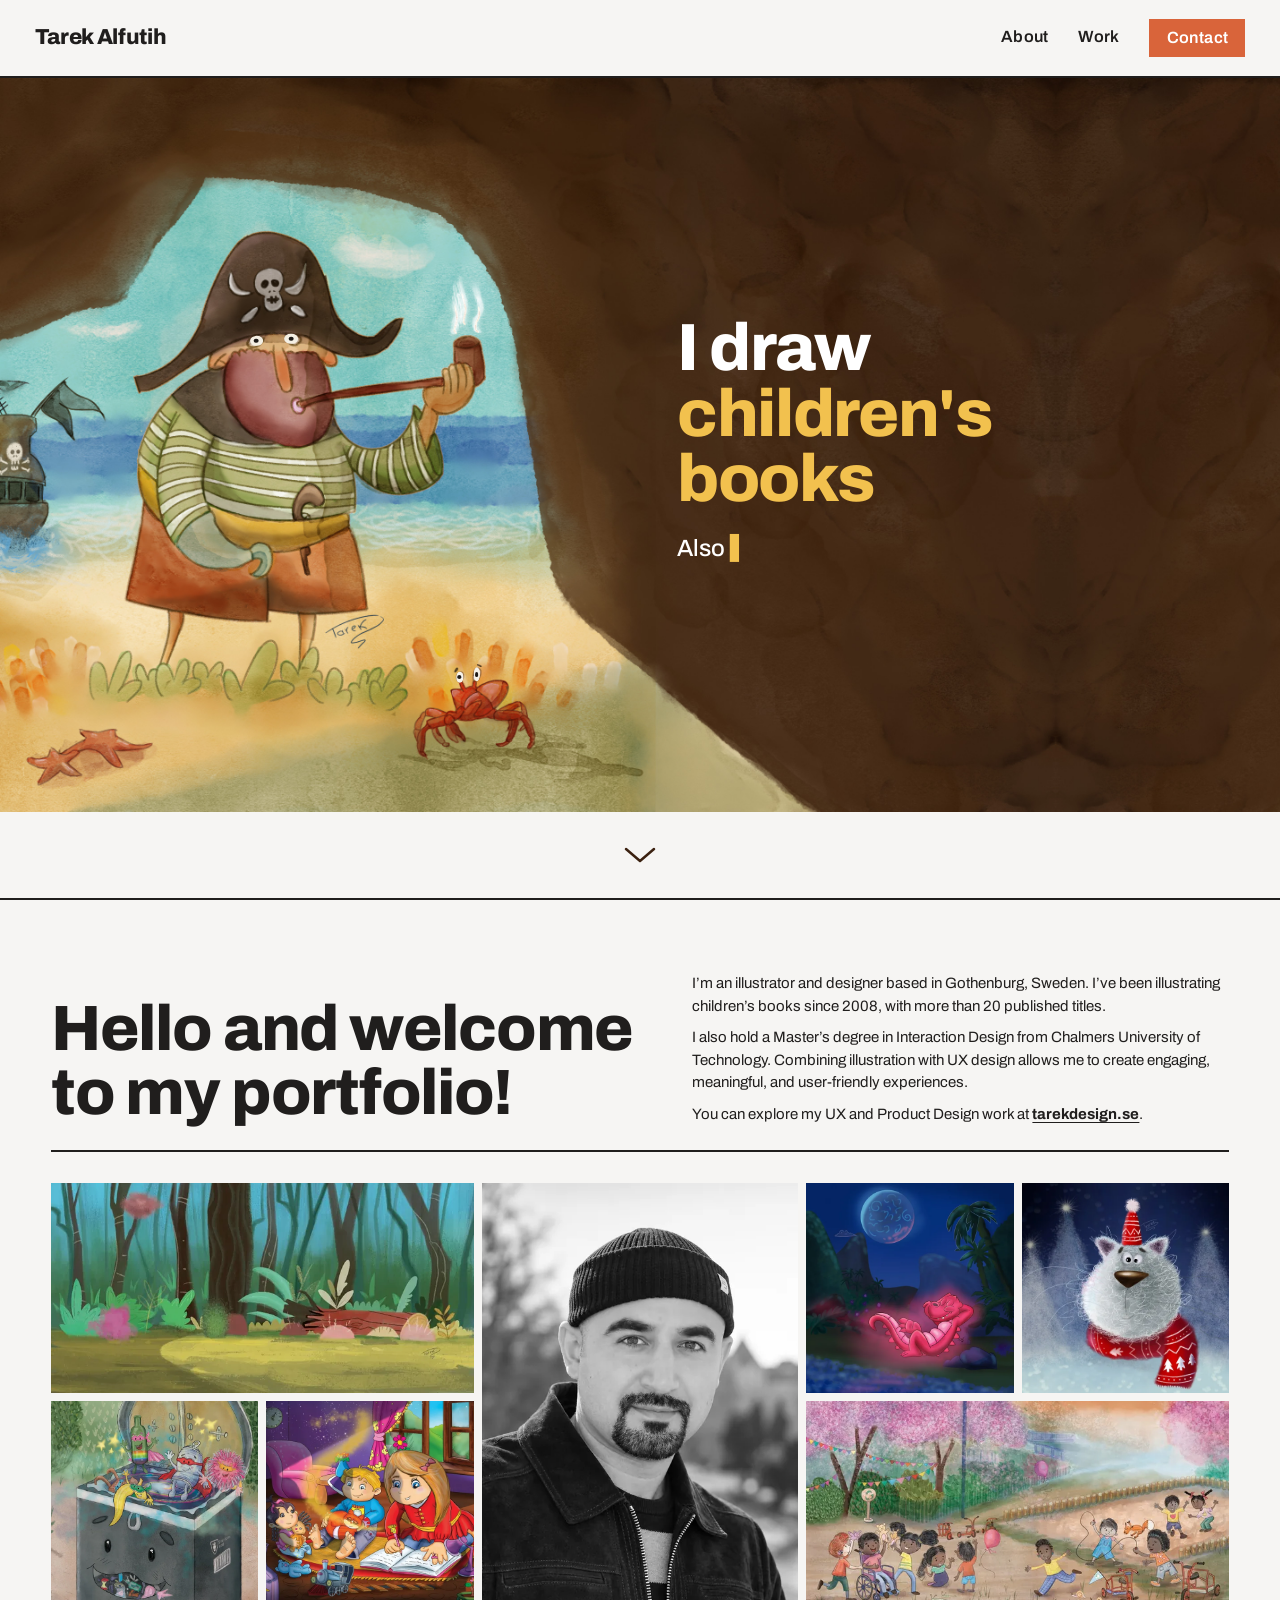
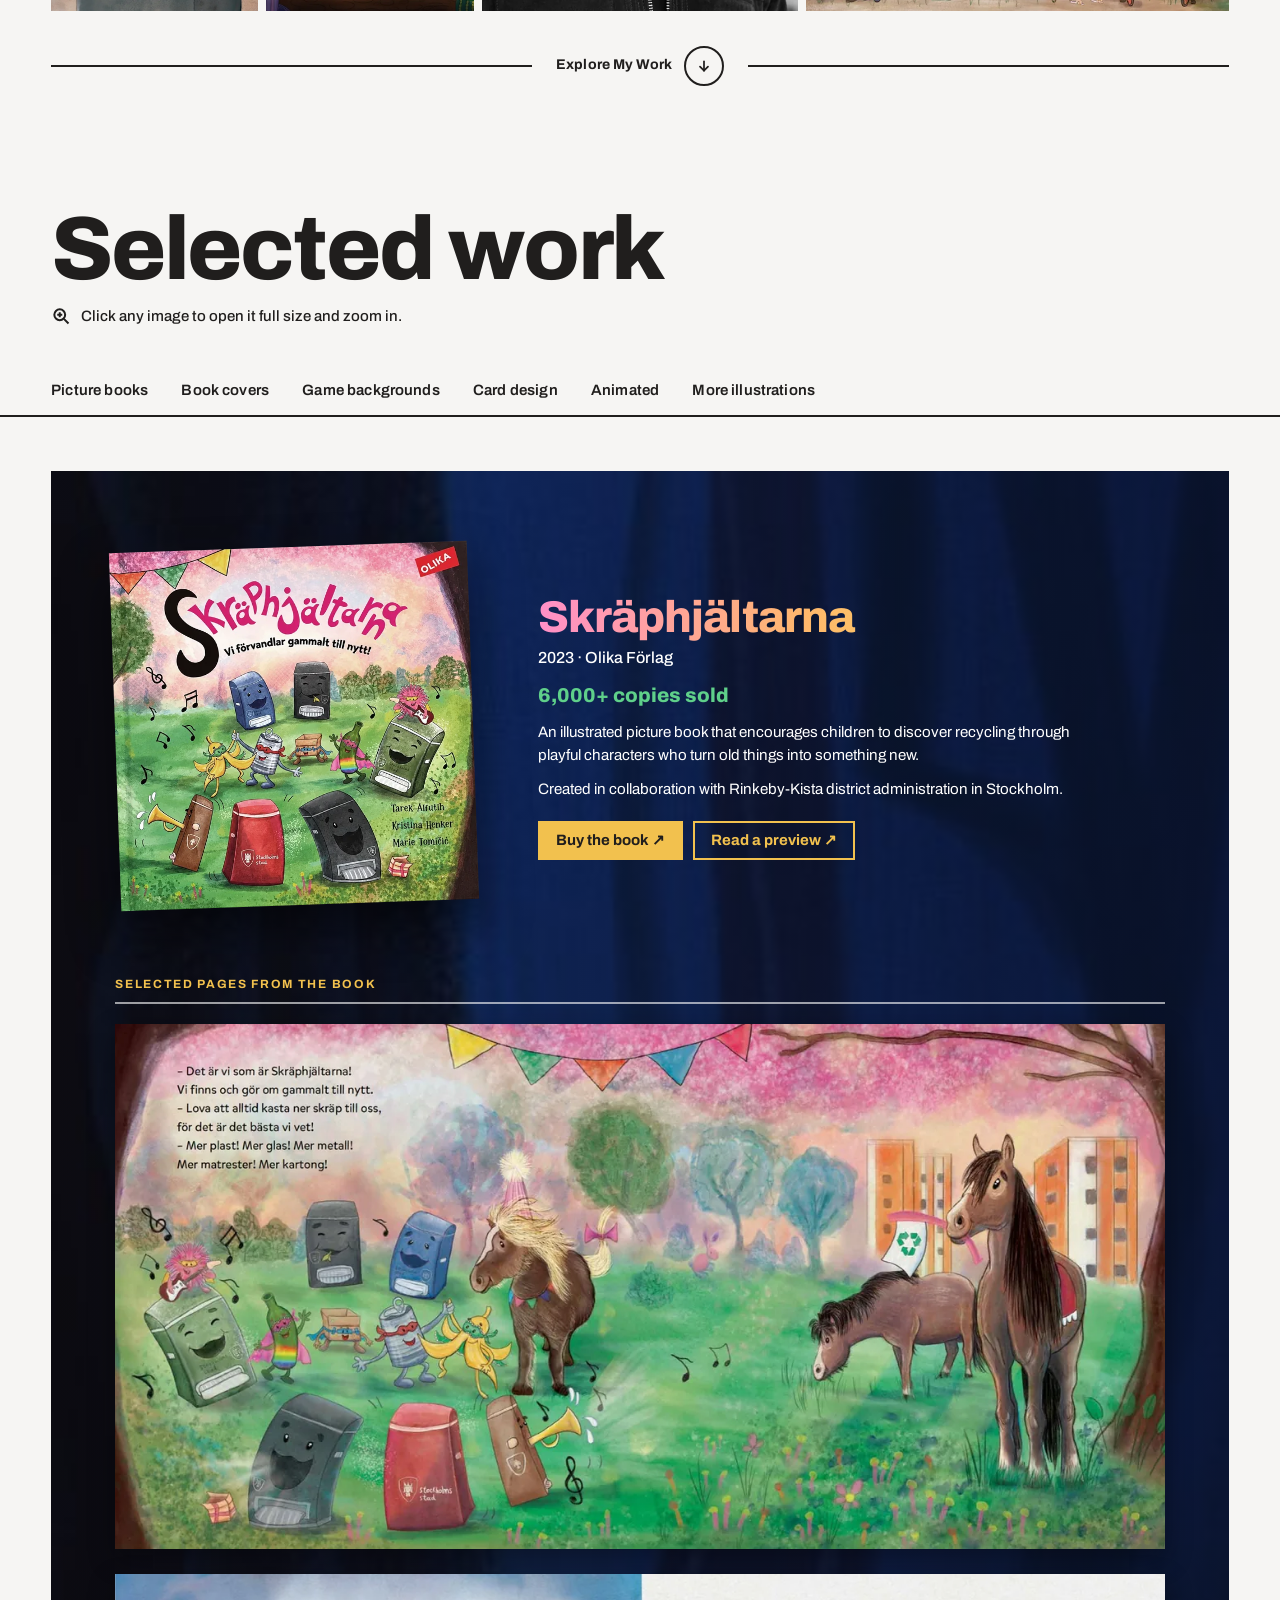
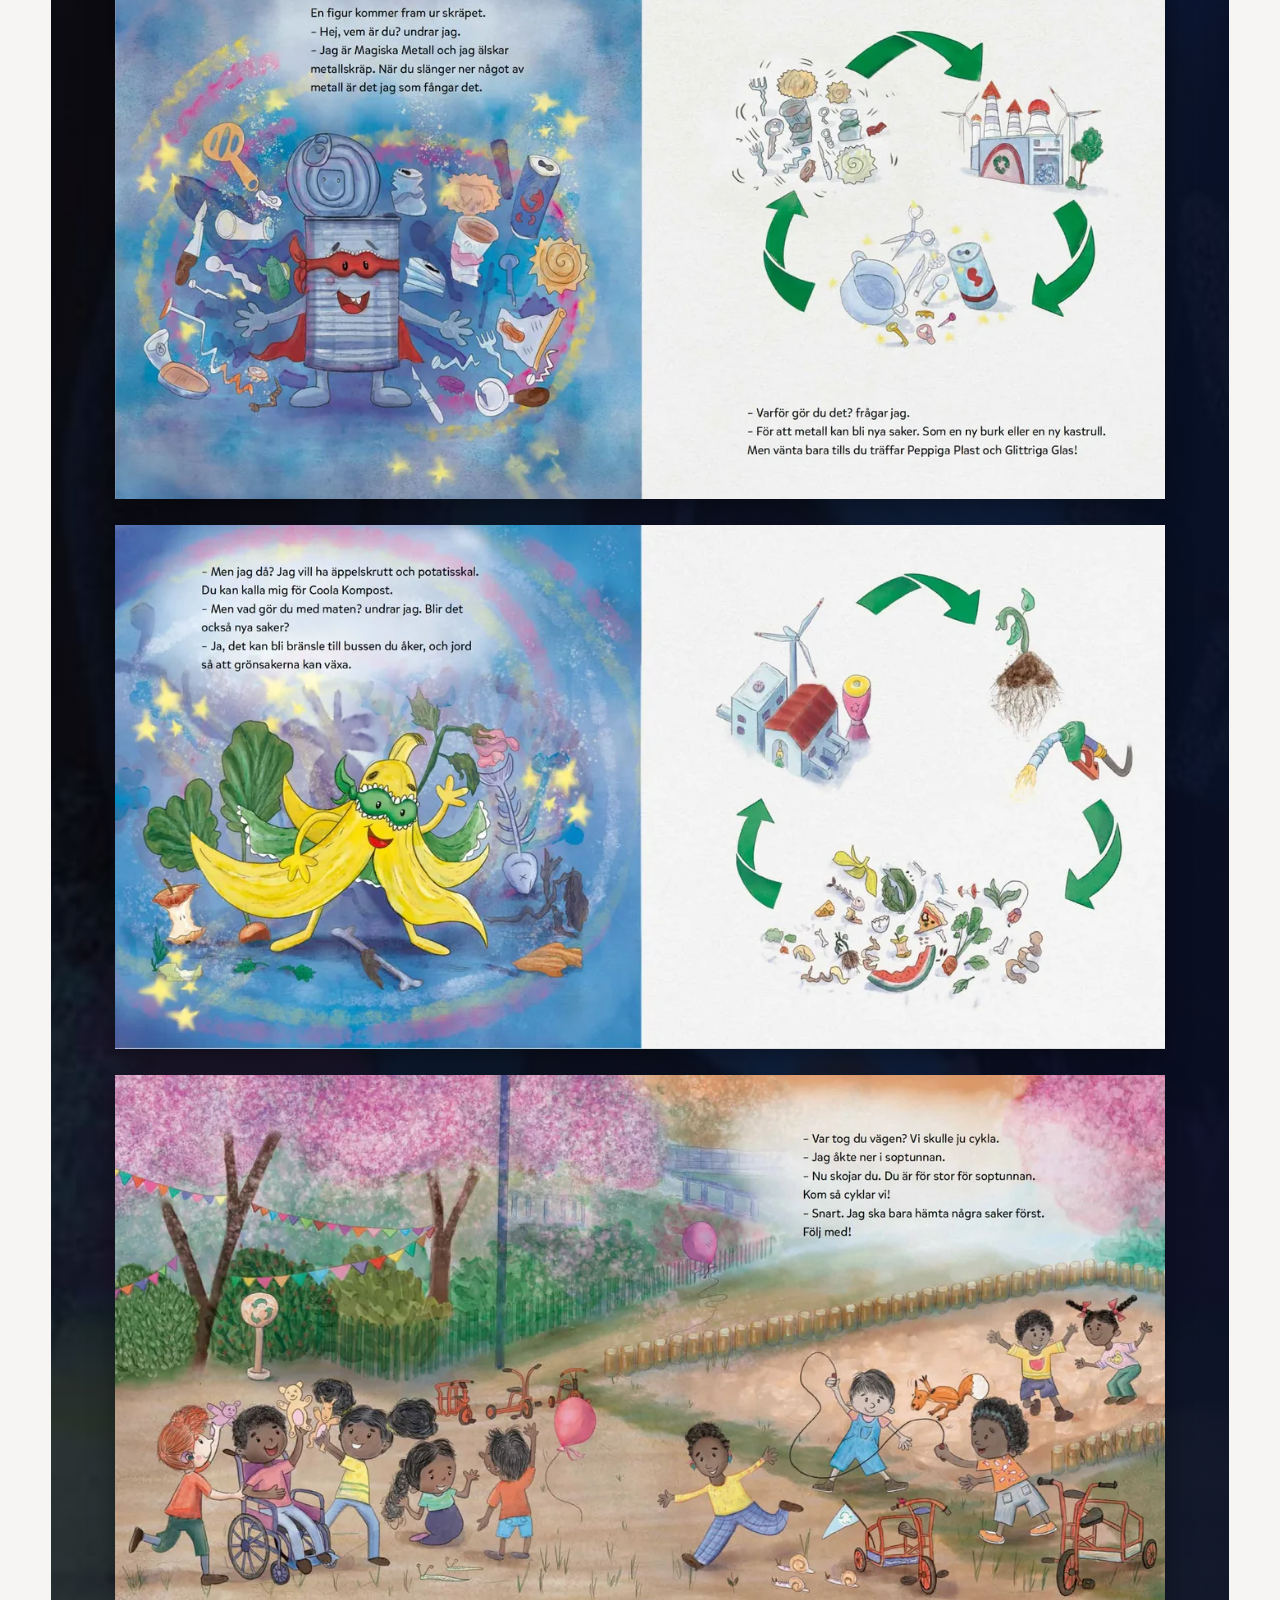
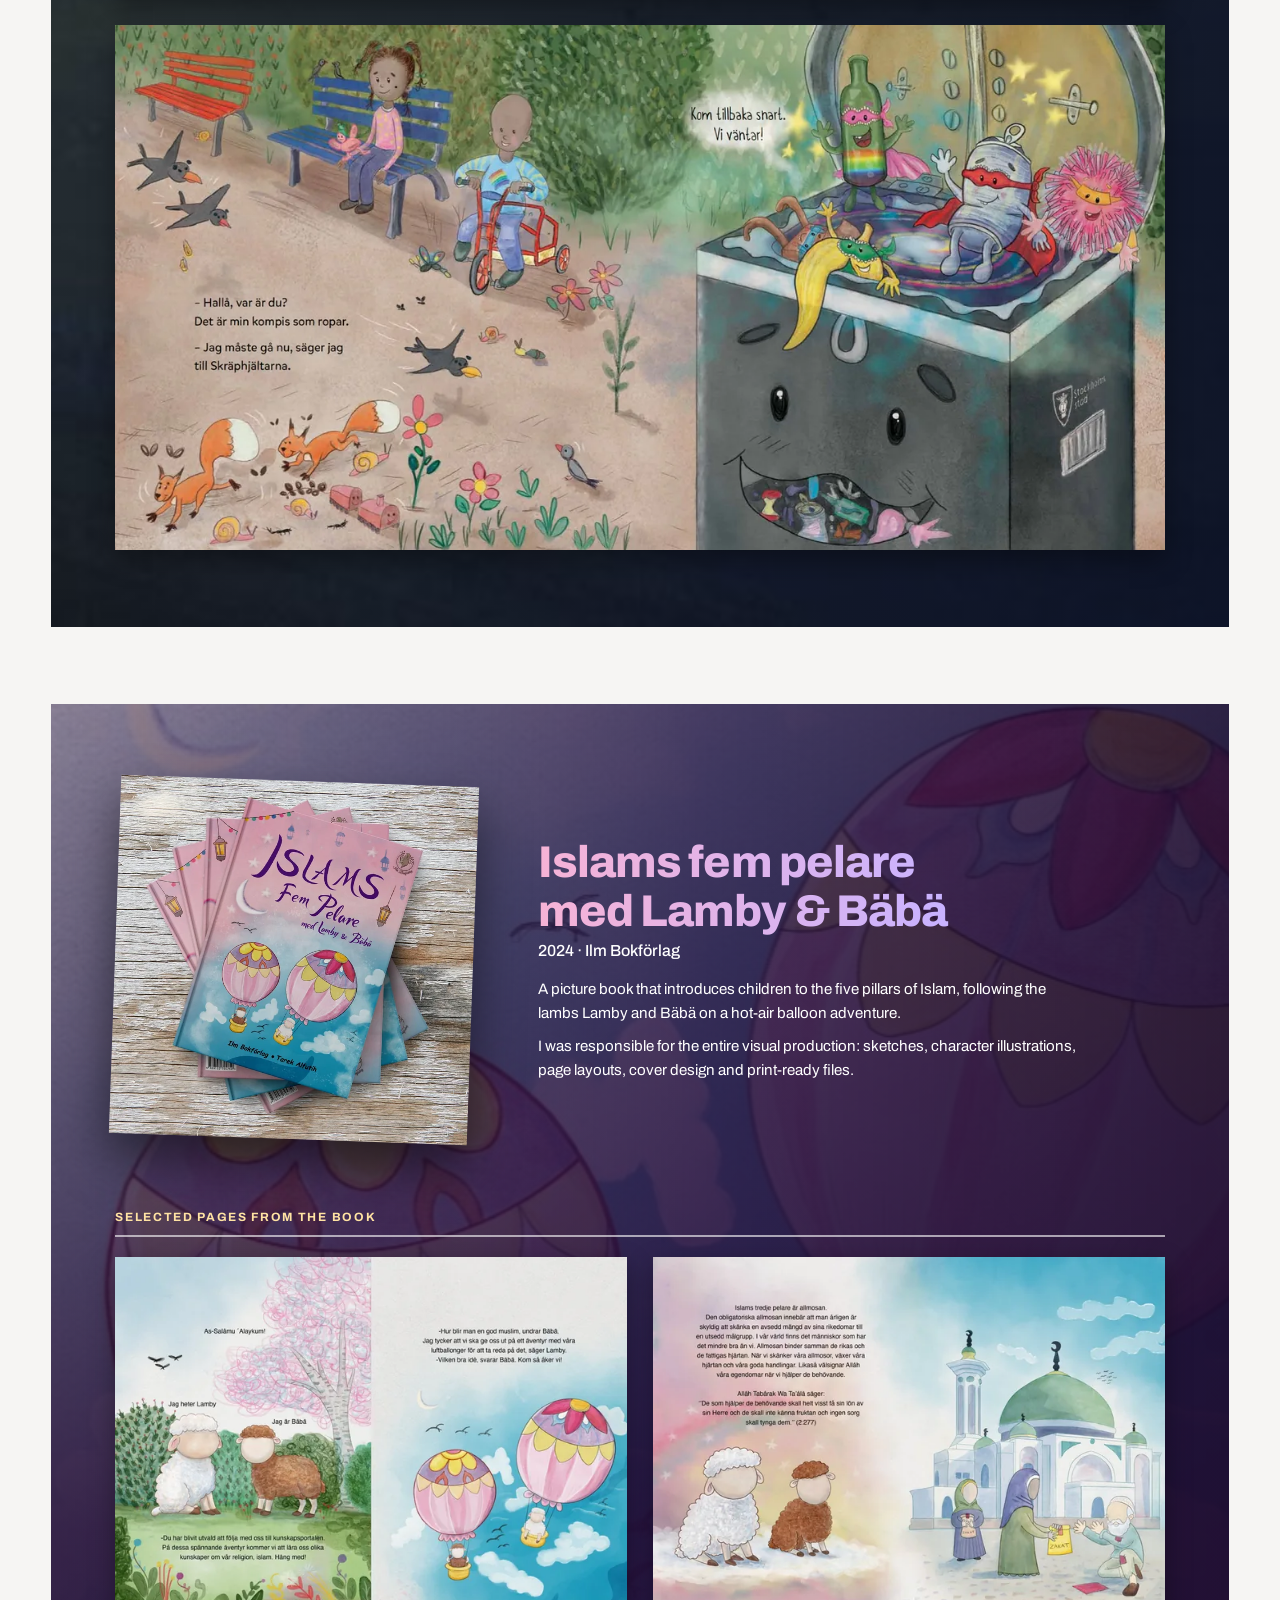
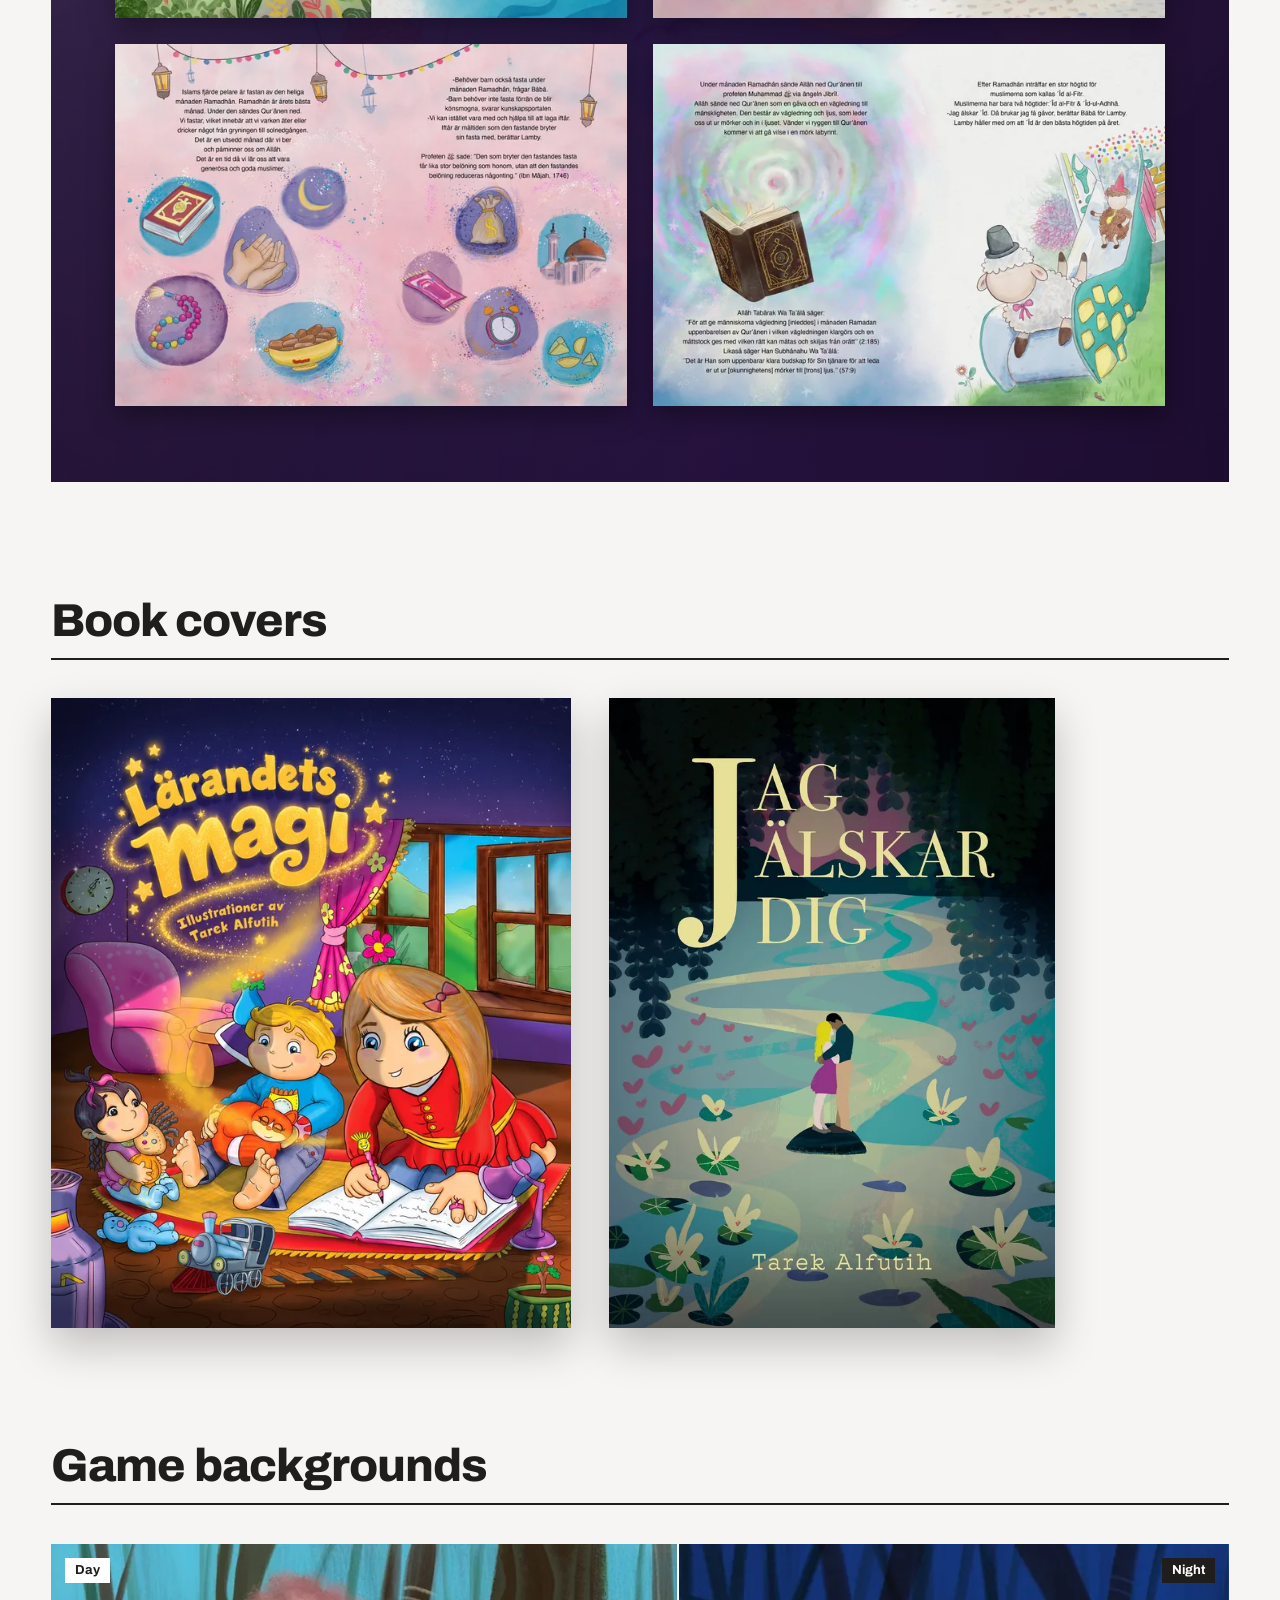
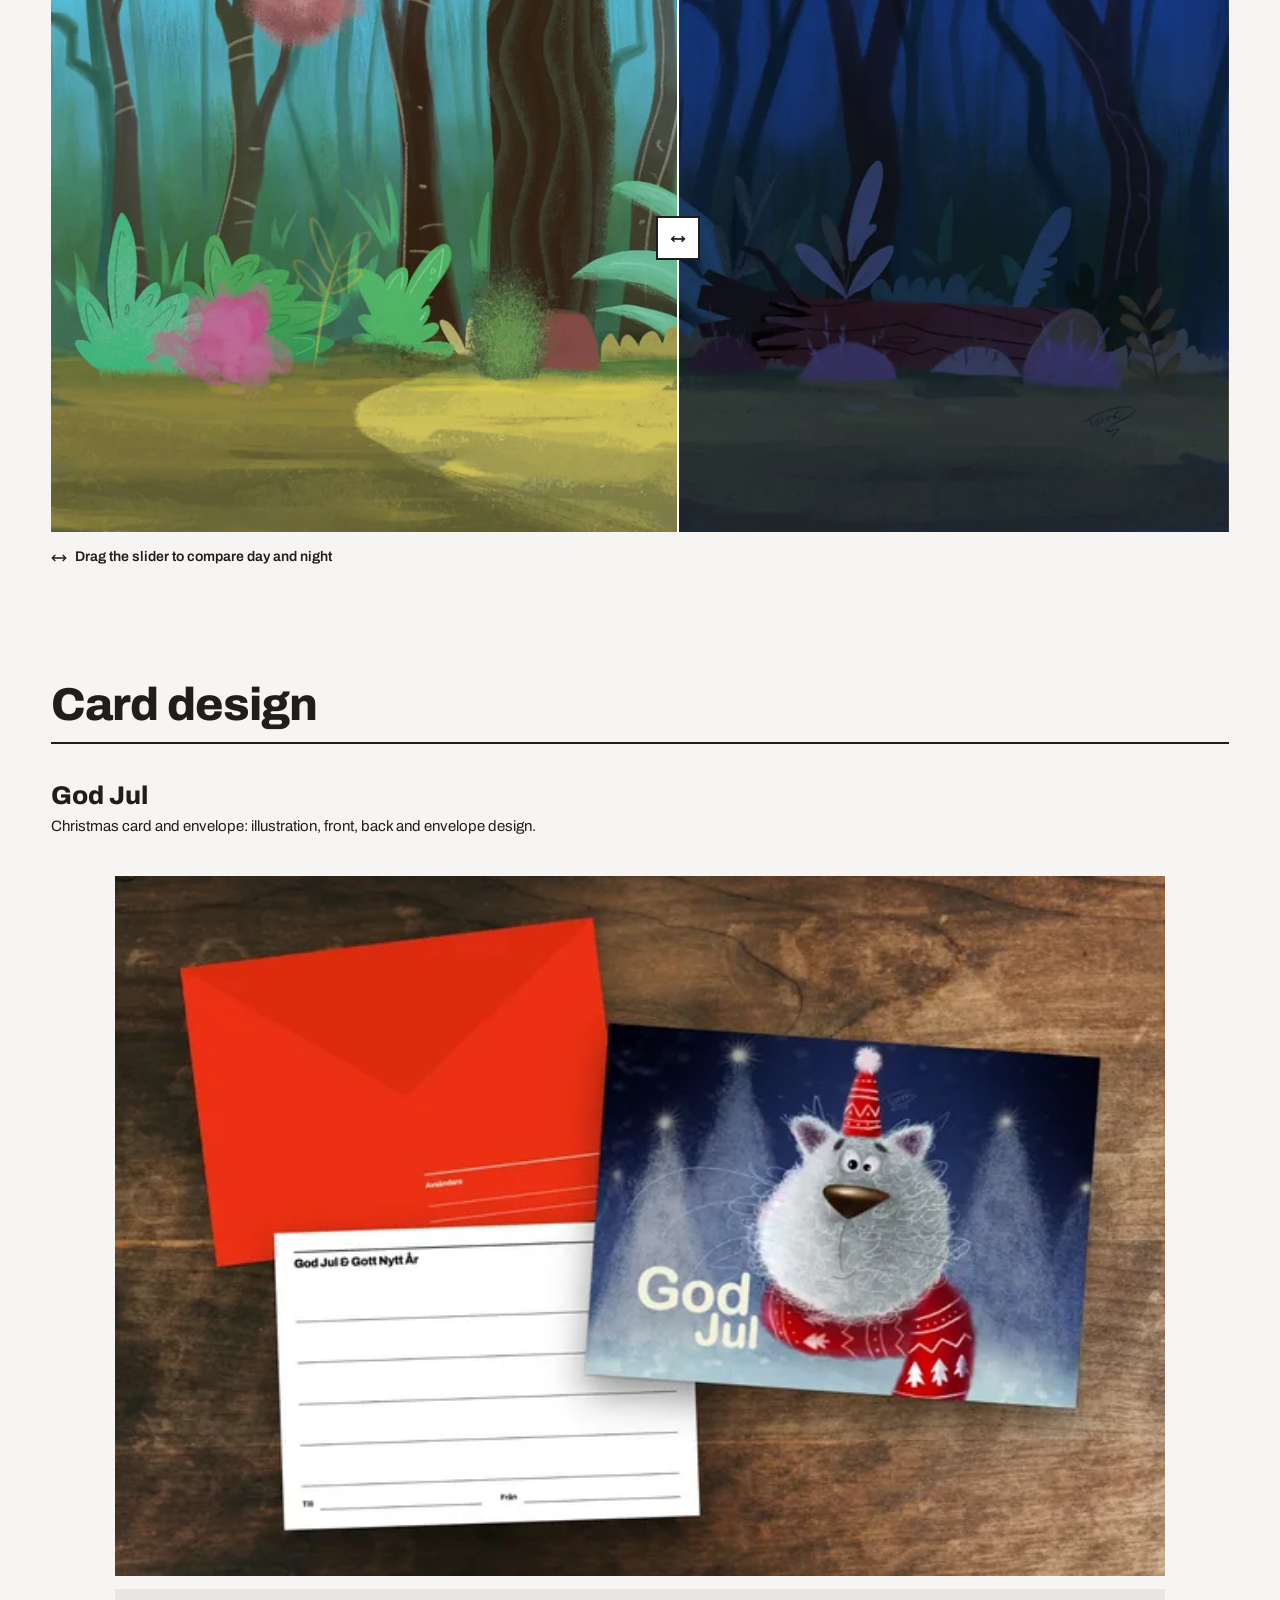
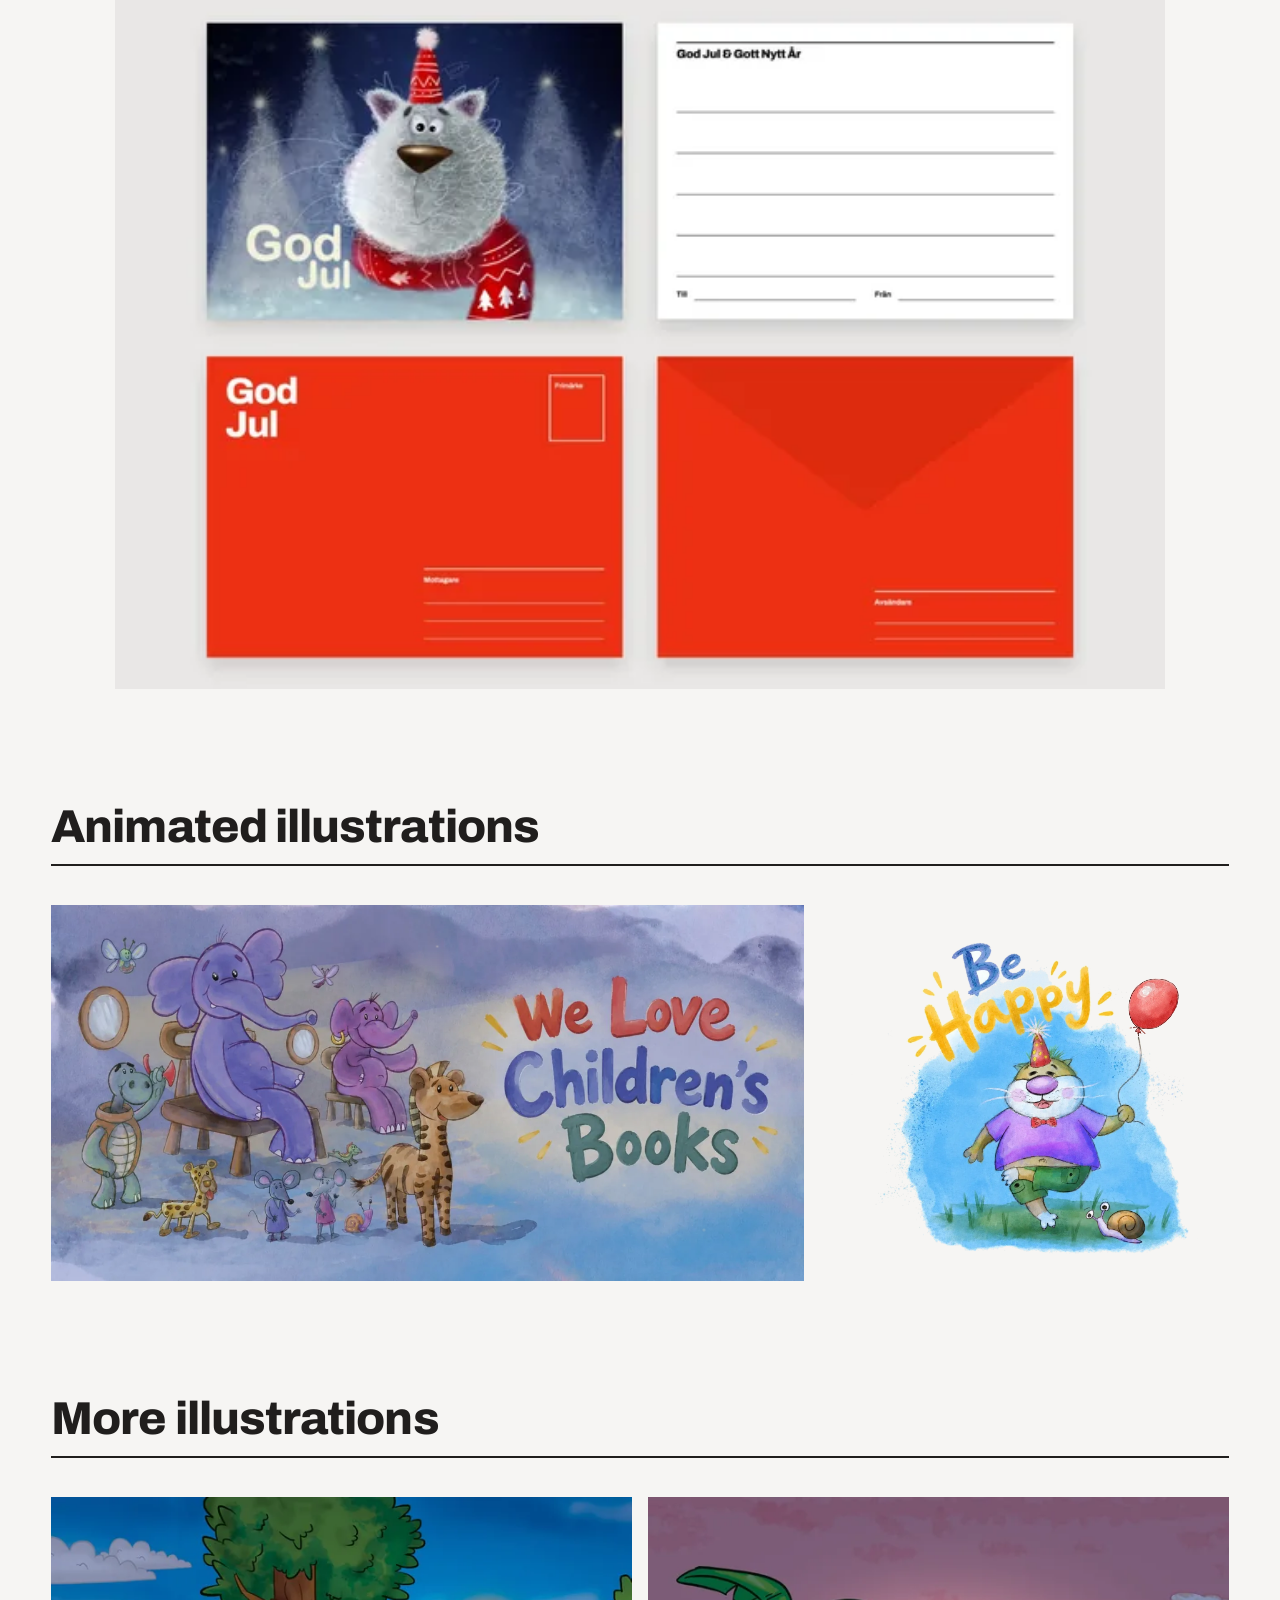
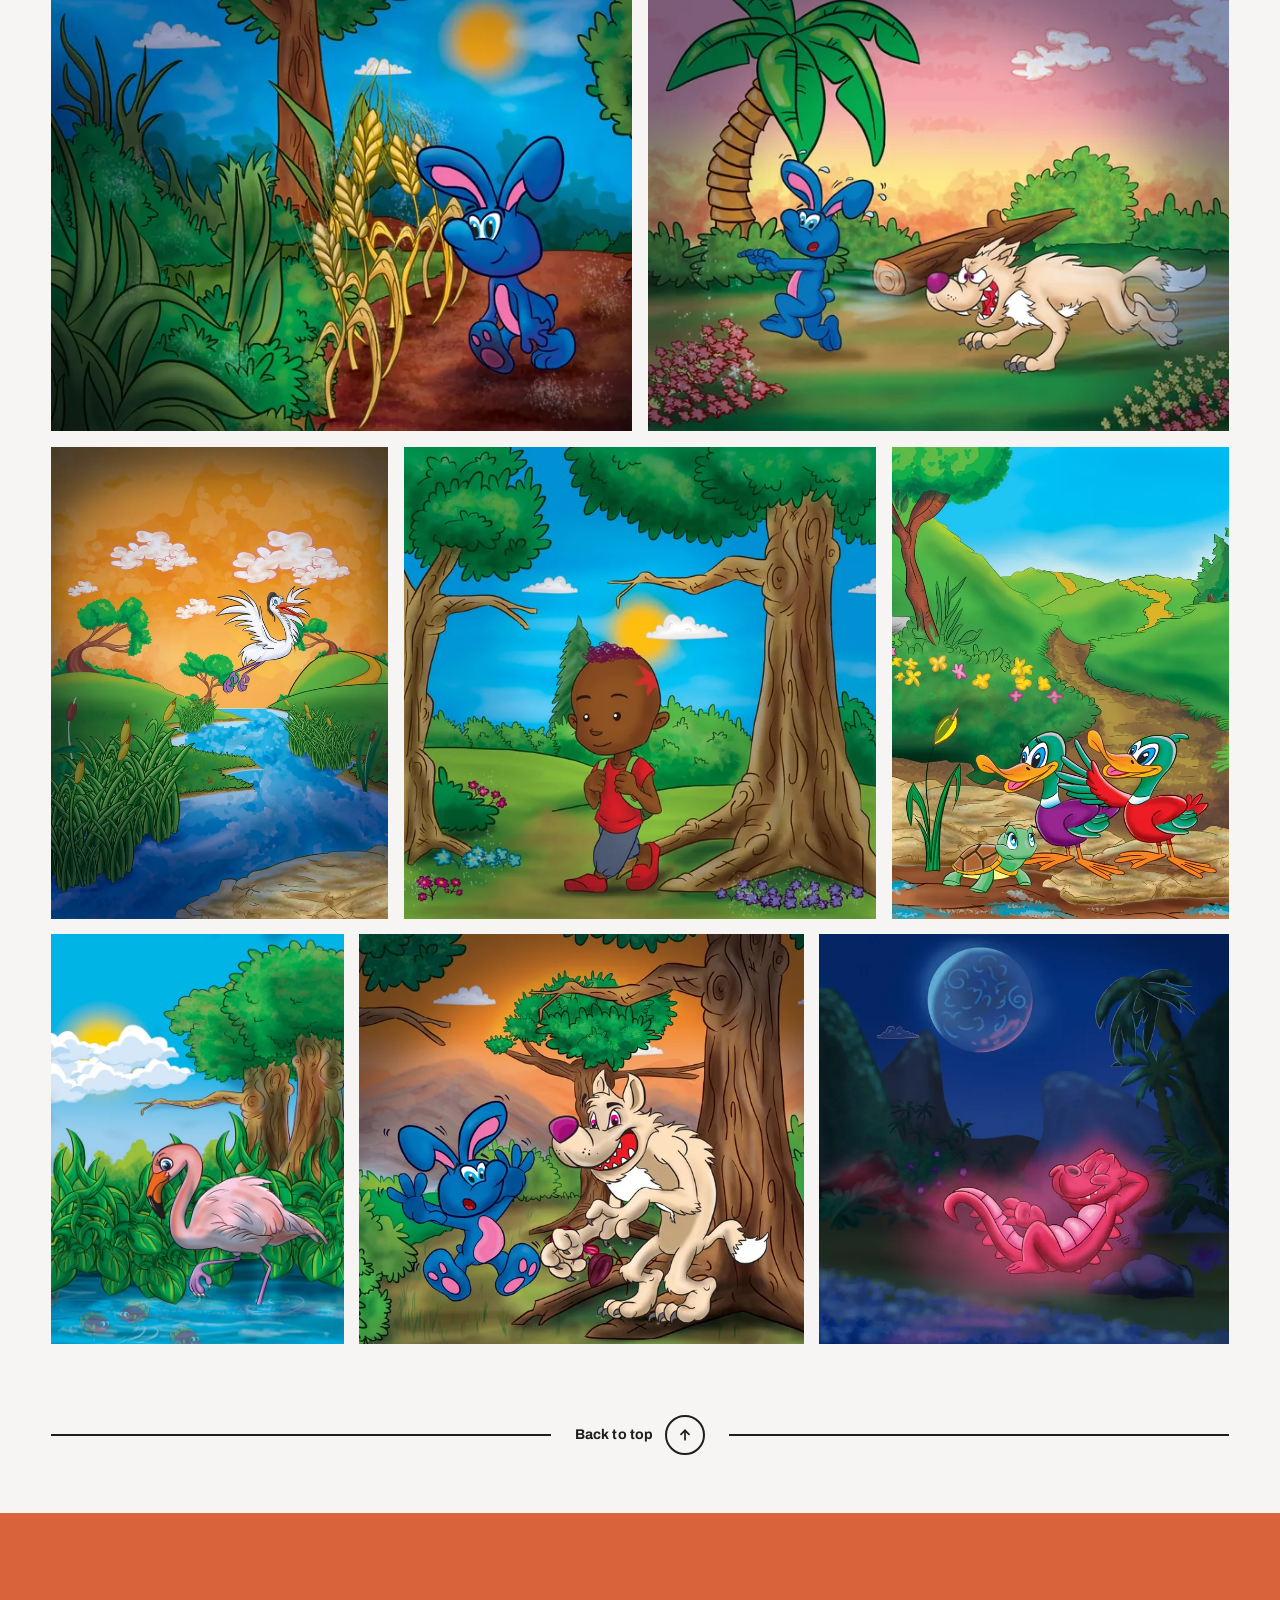
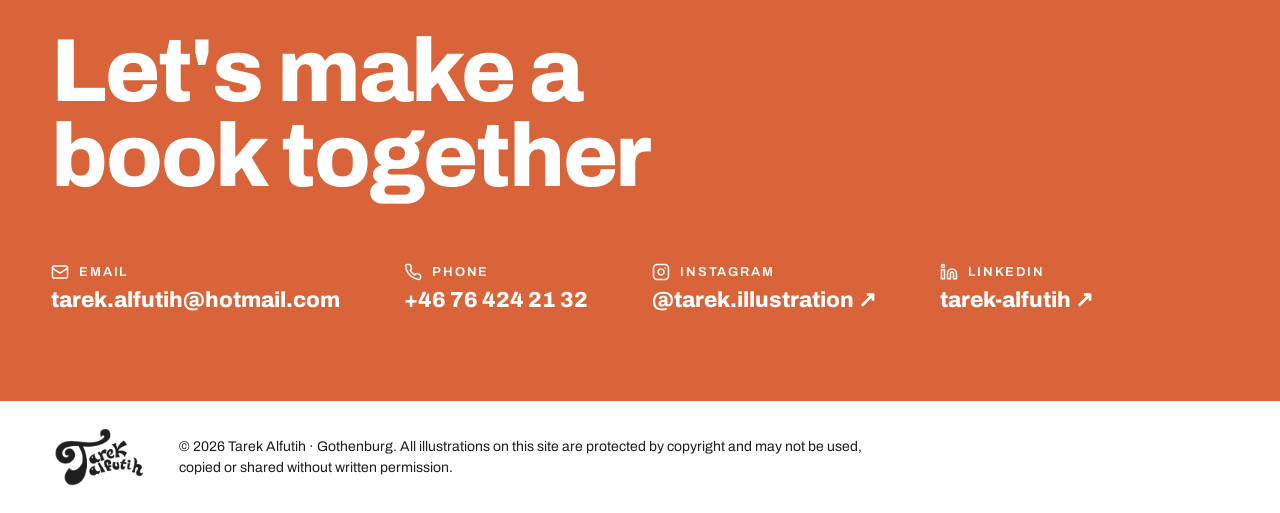
==== index.html @ f10b528d "Deploy 70c500d" ====
<!DOCTYPE html>
<html lang="en">
<head>
<meta charset="utf-8">
<meta name="viewport" content="width=device-width, initial-scale=1">
<title>Tarek Alfutih · Children's book illustrator</title>
<meta name="description" content="Tarek Alfutih is an illustrator and designer in Gothenburg, Sweden, illustrating children's books since 2008, with more than 20 published titles.">
<link rel="icon" href="images/logo.png">
<link rel="preconnect" href="https://fonts.googleapis.com">
<link rel="preconnect" href="https://fonts.gstatic.com" crossorigin>
<link rel="stylesheet" href="https://fonts.googleapis.com/css2?family=Archivo:wght@400;500;600;700;800&display=swap">
<script>
/* Pick the layout before first paint so the header and hero never flash at the wrong size. */
(function () {
  var vw = document.documentElement.clientWidth, vh = window.innerHeight, land = vw > vh;
  var bp = vw >= 1680 ? 0 : vw >= 1300 ? 1 : (vw >= 1000 || (land && vw >= 600)) ? 2 : vw >= 600 ? 3 : land ? 2 : 4;
  var r = document.documentElement;
  r.setAttribute('data-bp', bp);
  r.style.setProperty('--z', vw / [1920, 1440, 1180, 820, 390][bp]);
  r.style.setProperty('--hdr', Math.round([80, 80, 72, 72, 60][bp] * vw / [1920, 1440, 1180, 820, 390][bp]) + 'px');
})();
</script>
<link rel="stylesheet" href="css/site.css?v=3cdb04a1">
</head>
<body>
<main id="top">

<div class="hdr">
  <div class="hdr-art">
    <div class="hdr-bar">
      <a href="#" class="hdr-logo" aria-label="Tarek Alfutih, back to top">Tarek Alfutih</a>
      <nav class="hdr-nav" aria-label="Main">
        <a href="#intro">About</a>
        <a href="#work">Work</a>
        <a href="#contact" class="hdr-cta">Contact</a>
      </nav>
      <button class="hdr-burger" type="button" aria-label="Menu" aria-expanded="false" aria-controls="hdr-menu"><span></span><span></span><span></span></button>
    </div>
    <nav class="hdr-menu" id="hdr-menu" aria-label="Main" hidden>
      <a href="#intro">About</a>
      <a href="#work">Work</a>
      <a href="#contact">Contact</a>
    </nav>
  </div>
</div>

<header class="hero" data-hero>
  <!-- js/hero.js builds the artboard for the current layout -->
</header>

<div class="hero-next">
  <button type="button" class="hero-next-btn" data-scroll-intro aria-label="Go to introduction" title="Go to introduction">
    <svg width="34" height="20" viewBox="0 0 34 20" fill="none" stroke="currentColor" stroke-width="2.5" stroke-linecap="round" stroke-linejoin="round" class="bob"><path d="M3 4l14 12L31 4"/></svg>
  </button>
</div>

<section id="intro" class="intro" aria-labelledby="intro-h">
  <div class="intro-top" data-intro>
    <h2 id="intro-h" data-anim="head"><span>Hello</span> <span>and</span> <span>welcome</span> <span>to</span> <span>my</span> <span>portfolio!</span></h2>
    <div class="intro-text" data-anim="para">
      <p>I’m an illustrator and designer based in Gothenburg, Sweden. I’ve been illustrating children’s books since 2008, with more than 20 published titles.</p>
      <p>I also hold a Master’s degree in Interaction Design from Chalmers University of Technology. Combining illustration with UX design allows me to create engaging, meaningful, and user-friendly experiences.</p>
      <p>You can explore my UX and Product Design work at <a href="https://tarekdesign.se" target="_blank" rel="noopener">tarekdesign.se</a>.</p>
    </div>
    <div class="intro-rule" data-anim="rule"></div>
  </div>

  <!-- Wide layouts: cropped 2.75:1 grid -->
  <div class="collage collage-wide" data-grid>
    <div class="cg-col">
      <div class="cg-cell"><img src="images/sw-forest.jpg" alt="Forest background" sizes="30vw" srcset="images/w/sw-forest-640.webp 640w, images/w/sw-forest-1200.webp 1200w"></div>
      <div class="cg-pair">
        <div class="cg-cell"><img src="images/sw-akvarel.jpg" alt="Skräphjältarna" sizes="15vw" srcset="images/w/sw-akvarel-640.webp 640w, images/w/sw-akvarel-1200.webp 1200w"></div>
        <div class="cg-cell"><img src="images/sw-maths.jpg" alt="Maths teaching material" sizes="15vw" srcset="images/w/sw-maths-640.webp 640w, images/w/sw-maths-1000.webp 1000w"></div>
      </div>
    </div>
    <div class="cg-cell cg-portrait"><img src="images/portrait.jpg" alt="Tarek Alfutih" sizes="25vw" srcset="images/w/portrait-640.webp 640w, images/w/portrait-1244.webp 1244w"></div>
    <div class="cg-col">
      <div class="cg-pair">
        <div class="cg-cell"><img src="images/sw-crocodile.jpg" alt="Crocodile at night" sizes="15vw" srcset="images/w/sw-crocodile-640.webp 640w, images/w/sw-crocodile-1000.webp 1000w"></div>
        <div class="cg-cell"><img src="images/sw-cat.jpg" alt="God Jul cat card" sizes="15vw" srcset="images/w/sw-cat-640.webp 640w, images/w/sw-cat-1200.webp 1200w"></div>
      </div>
      <div class="cg-cell"><img src="images/sw-redhair-hd.jpg" alt="Children playing in the park" sizes="30vw" srcset="images/w/sw-redhair-hd-640.webp 640w, images/w/sw-redhair-hd-1280.webp 1280w, images/w/sw-redhair-hd-1920.webp 1920w, images/w/sw-redhair-hd-3000.webp 3000w"></div>
    </div>
  </div>

  <!-- Tablet portrait: uncropped rows; the middle row is a grid with a large portrait -->
  <div class="collage collage-tp" data-grid>
    <div class="cr-row">
      <div class="cr-cell" style="--ar:2.0000"><img src="images/sw-forest.jpg" alt="Forest background" sizes="50vw" srcset="images/w/sw-forest-640.webp 640w, images/w/sw-forest-1200.webp 1200w"></div>
      <div class="cr-cell" style="--ar:1.9342"><img src="images/sw-redhair-hd.jpg" alt="Children playing in the park" sizes="50vw" srcset="images/w/sw-redhair-hd-640.webp 640w, images/w/sw-redhair-hd-1280.webp 1280w, images/w/sw-redhair-hd-1920.webp 1920w, images/w/sw-redhair-hd-3000.webp 3000w"></div>
    </div>
    <div class="cg2" style="grid-template-columns:minmax(0,1fr) minmax(0,2fr)">
      <div class="cg2-cell" style="grid-column:1;grid-row:1"><img src="images/sw-akvarel.jpg" alt="Skräphjältarna" style="aspect-ratio:1" sizes="25vw" srcset="images/w/sw-akvarel-640.webp 640w, images/w/sw-akvarel-1200.webp 1200w"></div>
      <div class="cg2-cell" style="grid-column:1;grid-row:2"><img src="images/sw-crocodile.jpg" alt="Crocodile at night" style="aspect-ratio:1" sizes="25vw" srcset="images/w/sw-crocodile-640.webp 640w, images/w/sw-crocodile-1000.webp 1000w"></div>
      <div class="cg2-cell cg-portrait cg2-fill" style="grid-column:2;grid-row:1 / span 2"><img src="images/portrait.jpg" alt="Tarek Alfutih" sizes="50vw" srcset="images/w/portrait-640.webp 640w, images/w/portrait-1244.webp 1244w"></div>
    </div>
    <div class="cr-row">
      <div class="cr-cell" style="--ar:1.0929"><img src="images/sw-maths.jpg" alt="Maths teaching material" sizes="50vw" srcset="images/w/sw-maths-640.webp 640w, images/w/sw-maths-1000.webp 1000w"></div>
      <div class="cr-cell" style="--ar:1.2072"><img src="images/sw-cat.jpg" alt="God Jul cat card" sizes="50vw" srcset="images/w/sw-cat-640.webp 640w, images/w/sw-cat-1200.webp 1200w"></div>
    </div>
  </div>

  <!-- Phone: portrait beside maths/cat, then forest + park -->
  <div class="collage collage-ph" data-grid>
    <div class="cg2" style="grid-template-columns:minmax(0,1.45fr) minmax(0,1fr)">
      <div class="cg2-cell cg-portrait cg2-fill" style="grid-column:1;grid-row:1 / span 2"><img src="images/portrait.jpg" alt="Tarek Alfutih" sizes="60vw" srcset="images/w/portrait-640.webp 640w, images/w/portrait-1244.webp 1244w"></div>
      <div class="cg2-cell" style="grid-column:2;grid-row:1"><img src="images/sw-maths.jpg" alt="Maths teaching material" style="aspect-ratio:1.0929" sizes="40vw" srcset="images/w/sw-maths-640.webp 640w, images/w/sw-maths-1000.webp 1000w"></div>
      <div class="cg2-cell" style="grid-column:2;grid-row:2"><img src="images/sw-cat.jpg" alt="God Jul cat card" style="aspect-ratio:1.2072" sizes="40vw" srcset="images/w/sw-cat-640.webp 640w, images/w/sw-cat-1200.webp 1200w"></div>
    </div>
    <div class="cr-row">
      <div class="cr-cell" style="--ar:2.0000"><img src="images/sw-forest.jpg" alt="Forest background" sizes="50vw" srcset="images/w/sw-forest-640.webp 640w, images/w/sw-forest-1200.webp 1200w"></div>
      <div class="cr-cell" style="--ar:1.9342"><img src="images/sw-redhair-hd.jpg" alt="Children playing in the park" sizes="50vw" srcset="images/w/sw-redhair-hd-640.webp 640w, images/w/sw-redhair-hd-1280.webp 1280w, images/w/sw-redhair-hd-1920.webp 1920w, images/w/sw-redhair-hd-3000.webp 3000w"></div>
    </div>
  </div>

  <div class="ruled-link">
    <span></span>
    <a href="#work" aria-label="Explore my work">Explore My Work<span class="circ"><svg width="16" height="16" viewBox="0 0 24 24" fill="none" stroke="currentColor" stroke-width="2.6" stroke-linecap="round" stroke-linejoin="round" class="bob"><path d="M12 5v14"/><path d="M6 13l6 6 6-6"/></svg></span></a>
    <span></span>
  </div>
</section>

<section id="work" class="work" aria-labelledby="work-h">
  <div class="work-head">
    <h2 id="work-h" class="h-xl">Selected work</h2>
    <p class="work-hint"><svg width="20" height="20" viewBox="0 0 24 24" fill="none" stroke="currentColor" stroke-width="2.4" aria-hidden="true"><circle cx="10.5" cy="10.5" r="6.5"/><path d="M15.5 15.5L21 21M10.5 7.5v6M7.5 10.5h6"/></svg>Click any image to open it full size and zoom in.</p>
  </div>

  <div class="cats" data-cats>
    <div class="cats-in">
      <nav class="cats-row" aria-label="Work categories">
        <button type="button" data-chip="picture-books">Picture books</button>
        <button type="button" data-chip="covers">Book covers</button>
        <button type="button" data-chip="backgrounds">Game backgrounds</button>
        <button type="button" data-chip="cards">Card design</button>
        <button type="button" data-chip="animated">Animated</button>
        <button type="button" data-chip="more">More illustrations</button>
      </nav>
    </div>
  </div>

  <div class="work-body">

    <section id="picture-books" class="cat" aria-label="Picture books">
      <div class="books">

        <article class="book book-sk">
          <div class="book-sk-bg" aria-hidden="true"></div>
          <div class="book-top">
            <img data-zoom src="images/skraphjaltarna-cover.png" alt="Skräphjältarna book cover" class="book-cover" style="--rot:-2deg" sizes="(max-width:800px) 80vw, 28vw" srcset="images/w/skraphjaltarna-cover-640.webp 640w, images/w/skraphjaltarna-cover-1254.webp 1254w">
            <div class="book-info">
              <div class="book-title">
                <h3 class="rainbow">Skräphjältarna</h3>
                <span>2023 · Olika Förlag</span>
              </div>
              <span class="book-sold">6,000+ copies sold</span>
              <div class="book-copy">
                <p>An illustrated picture book that encourages children to discover recycling through playful characters who turn old things into something new.</p>
                <p class="not-phone">Created in collaboration with Rinkeby-Kista district administration in Stockholm.</p>
              </div>
              <div class="book-btns">
                <a href="https://olika.nu/products/skraphjaltarna" target="_blank" rel="noopener" class="btn-fill">Buy the book ↗&#xFE0E;</a>
                <a href="https://cdn.shopify.com/s/files/1/0553/0694/4572/files/skraphjaltarna_PROVLAS.pdf" target="_blank" rel="noopener" class="btn-line">Read a preview ↗&#xFE0E;</a>
              </div>
            </div>
          </div>
          <div class="book-pages">
            <span class="eyebrow" style="color:#f2c14e">Selected pages from the book</span>
            <div class="spreads">
              <img data-zoom src="images/sk-spread-party.jpg" alt="Skräphjältarna party in the meadow" loading="lazy" srcset="images/w/sk-spread-party-640.webp 640w, images/w/sk-spread-party-1280.webp 1280w, images/w/sk-spread-party-1920.webp 1920w, images/w/sk-spread-party-2000.webp 2000w" sizes="100vw">
              <img data-zoom src="images/sk-spread-metal.jpg" alt="Magiska Metall and the metal cycle" loading="lazy" srcset="images/w/sk-spread-metal-640.webp 640w, images/w/sk-spread-metal-1280.webp 1280w, images/w/sk-spread-metal-1920.webp 1920w, images/w/sk-spread-metal-2000.webp 2000w" sizes="100vw">
              <img data-zoom src="images/sk-spread-compost.jpg" alt="Coola Kompost and the food-waste cycle" loading="lazy" srcset="images/w/sk-spread-compost-640.webp 640w, images/w/sk-spread-compost-1280.webp 1280w, images/w/sk-spread-compost-1920.webp 1920w, images/w/sk-spread-compost-2000.webp 2000w" sizes="100vw">
              <img data-zoom src="images/sk-spread-redhair.jpg" alt="Children playing together in the park" loading="lazy" srcset="images/w/sk-spread-redhair-640.webp 640w, images/w/sk-spread-redhair-1280.webp 1280w, images/w/sk-spread-redhair-1920.webp 1920w, images/w/sk-spread-redhair-2400.webp 2400w" sizes="100vw">
              <img data-zoom src="images/sk-spread-park.jpg" alt="Saying goodbye to Skräphjältarna in the park" loading="lazy" srcset="images/w/sk-spread-park-640.webp 640w, images/w/sk-spread-park-1280.webp 1280w, images/w/sk-spread-park-1920.webp 1920w, images/w/sk-spread-park-2000.webp 2000w" sizes="100vw">
            </div>
          </div>
        </article>

        <article class="book book-isl">
          <div class="book-isl-bg" aria-hidden="true"></div>
          <div class="book-top">
            <img data-zoom src="images/islams-front-web.jpg" alt="Islams fem pelare med Lamby &amp; Bäbä book cover" class="book-cover" style="--rot:2deg" loading="lazy" sizes="(max-width:800px) 80vw, 28vw" srcset="images/w/islams-front-web-640.webp 640w, images/w/islams-front-web-1280.webp 1280w, images/w/islams-front-web-1596.webp 1596w">
            <div class="book-info">
              <div class="book-title">
                <h3 class="rainbow rainbow-isl">Islams fem pelare med Lamby &amp; Bäbä</h3>
                <span>2024 · Ilm Bokförlag</span>
              </div>
              <div class="book-copy">
                <p>A picture book that introduces children to the five pillars of Islam, following the lambs Lamby and Bäbä on a hot-air balloon adventure.</p>
                <p>I was responsible for the entire visual production: sketches, character illustrations, page layouts, cover design and print-ready files.</p>
              </div>
            </div>
          </div>
          <div class="book-pages">
            <span class="eyebrow" style="color:#ffe3a3">Selected pages from the book</span>
            <div class="isl-grid">
              <img data-zoom src="images/islams-p3.jpg" alt="Lamby and Bäbä introduce themselves" loading="lazy" sizes="(max-width:800px) 100vw, 45vw" srcset="images/w/islams-p3-640.webp 640w, images/w/islams-p3-1280.webp 1280w, images/w/islams-p3-1920.webp 1920w, images/w/islams-p3-2000.webp 2000w">
              <img data-zoom src="images/islams-p8.jpg" alt="The third pillar: almsgiving" loading="lazy" sizes="(max-width:800px) 100vw, 45vw" srcset="images/w/islams-p8-640.webp 640w, images/w/islams-p8-1280.webp 1280w, images/w/islams-p8-1920.webp 1920w, images/w/islams-p8-2000.webp 2000w">
              <img data-zoom src="images/islams-p9.jpg" alt="The fourth pillar: fasting in Ramadan" loading="lazy" sizes="(max-width:800px) 100vw, 45vw" srcset="images/w/islams-p9-640.webp 640w, images/w/islams-p9-1280.webp 1280w, images/w/islams-p9-1920.webp 1920w, images/w/islams-p9-2000.webp 2000w">
              <img data-zoom src="images/islams-p10.jpg" alt="The Qur'an and Eid al-Fitr" loading="lazy" sizes="(max-width:800px) 100vw, 45vw" srcset="images/w/islams-p10-640.webp 640w, images/w/islams-p10-1280.webp 1280w, images/w/islams-p10-1920.webp 1920w, images/w/islams-p10-2000.webp 2000w">
            </div>
          </div>
        </article>

      </div>
    </section>

    <section id="covers" class="cat" aria-labelledby="covers-h">
      <h2 id="covers-h" class="h-sub">Book covers</h2>
      <div class="covers">
        <div class="cover-magi" data-zoom-src="images/larandets-magi-cover.jpg" data-zoom-alt="Lärandets magi, book cover">
          <div class="anim" data-anim-piece="magi">
            <img src="images/larandets-magi-cover.jpg" alt="Lärandets magi, book cover illustrated by Tarek Alfutih" loading="lazy" sizes="(max-width:800px) 100vw, 40vw" srcset="images/w/larandets-magi-cover-640.webp 640w, images/w/larandets-magi-cover-1139.webp 1139w">
            <canvas aria-hidden="true"></canvas>
          </div>
        </div>
        <img data-zoom src="images/cv-jag-alskar-dig.jpg" alt="Jag älskar dig book cover" class="cover-jag" loading="lazy" sizes="(max-width:800px) 100vw, 40vw" srcset="images/w/cv-jag-alskar-dig-640.webp 640w, images/w/cv-jag-alskar-dig-1273.webp 1273w">
      </div>
    </section>

    <section id="backgrounds" class="cat" aria-labelledby="bg-h">
      <h2 id="bg-h" class="h-sub">Game backgrounds</h2>
      <figure class="compare-fig">
      <div class="compare" data-compare style="--split:50%">
        <img src="images/bg-forest-day.jpg" alt="Forest background, day" loading="lazy" srcset="images/w/bg-forest-day-640.webp 640w, images/w/bg-forest-day-1280.webp 1280w, images/w/bg-forest-day-1800.webp 1800w" sizes="100vw">
        <img src="images/bg-forest-night.jpg" alt="Forest background, night" loading="lazy" class="compare-night" srcset="images/w/bg-forest-night-640.webp 640w, images/w/bg-forest-night-1280.webp 1280w, images/w/bg-forest-night-1800.webp 1800w" sizes="100vw">
        <div class="compare-line" aria-hidden="true"><div>↔</div></div>
        <span class="compare-tag compare-day" aria-hidden="true">Day</span>
        <span class="compare-tag compare-nt" aria-hidden="true">Night</span>
        <input type="range" min="0" max="100" value="50" aria-label="Compare day and night">
      </div>
      <figcaption class="compare-cap"><svg width="16" height="16" viewBox="0 0 24 24" fill="none" stroke="currentColor" stroke-width="2" stroke-linecap="round" stroke-linejoin="round" aria-hidden="true"><polyline points="18 8 22 12 18 16"/><polyline points="6 8 2 12 6 16"/><line x1="2" x2="22" y1="12" y2="12"/></svg>Drag the slider to compare day and night</figcaption>
      </figure>
    </section>

    <section id="cards" class="cat" aria-labelledby="cards-h">
      <h2 id="cards-h" class="h-sub">Card design</h2>
      <div class="card-head">
        <h3>God Jul</h3>
        <span>Christmas card and envelope: illustration, front, back and envelope design.</span>
      </div>
      <div class="cards">
        <img data-zoom src="images/xm-mockup-1-wood-table.jpg" alt="God Jul card and envelope on a wooden table" loading="lazy" sizes="50vw" style="background:#5a3b26" srcset="images/w/xm-mockup-1-wood-table-640.webp 640w, images/w/xm-mockup-1-wood-table-1280.webp 1280w, images/w/xm-mockup-1-wood-table-1600.webp 1600w">
        <img data-zoom src="images/xm-mockup-2-set.jpg" alt="Card front, card back, envelope front and envelope back" loading="lazy" sizes="50vw" style="background:#e8e6e4" srcset="images/w/xm-mockup-2-set-640.webp 640w, images/w/xm-mockup-2-set-1280.webp 1280w, images/w/xm-mockup-2-set-1600.webp 1600w">
      </div>
    </section>

    <section id="animated" class="cat" aria-labelledby="anim-h">
      <h2 id="anim-h" class="h-sub">Animated illustrations</h2>
      <div class="anim-row">
      <figure class="anim-fig anim-friends" data-zoom-src="images/we-love-books.jpg" data-zoom-alt="Animal friends">
        <div class="anim" data-anim-piece="friends">
          <img src="images/we-love-books.jpg" alt="We Love Children's Books: animal friends gathered on chairs, illustrated by Tarek Alfutih" loading="lazy" srcset="images/w/we-love-books-640.webp 640w, images/w/we-love-books-1280.webp 1280w, images/w/we-love-books-1800.webp 1800w" sizes="100vw">
          <canvas aria-hidden="true"></canvas>
        </div>
      </figure>
      <figure class="anim-fig anim-happy" data-zoom-src="images/be-happy-anim.jpg" data-zoom-alt="Be Happy">
        <div class="anim" data-anim-piece="happy">
          <img src="images/be-happy-cutout.png" alt="Be Happy: a cheerful hamster in a party hat holding a red balloon, illustrated by Tarek Alfutih" loading="lazy" srcset="images/w/be-happy-cutout-640.webp 640w, images/w/be-happy-cutout-1280.webp 1280w, images/w/be-happy-cutout-1293.webp 1293w" sizes="100vw">
          <canvas aria-hidden="true"></canvas>
        </div>
      </figure>
      </div>
    </section>

    <section id="more" class="cat" aria-labelledby="more-h">
      <h2 id="more-h" class="h-sub">More illustrations</h2>
      <div class="more more-wide">
        <div class="more-row">
          <img data-zoom src="images/br-wheat.jpg" alt="Blue rabbit in the wheat field" loading="lazy" style="--ar:1.087;aspect-ratio:1800/1656" sizes="(max-width:600px) 100vw, 50vw" srcset="images/w/br-wheat-640.webp 640w, images/w/br-wheat-1280.webp 1280w, images/w/br-wheat-1800.webp 1800w">
          <img data-zoom src="images/br-palm.jpg" alt="Blue rabbit running from the wolf" loading="lazy" style="--ar:1.087;aspect-ratio:1800/1656" sizes="(max-width:600px) 100vw, 50vw" srcset="images/w/br-palm-640.webp 640w, images/w/br-palm-1280.webp 1280w, images/w/br-palm-1800.webp 1800w">
        </div>
        <div class="more-row">
          <img data-zoom src="images/ani-stork.jpg" alt="Stork flying over the river" loading="lazy" style="--ar:.714;aspect-ratio:1286/1800" sizes="(max-width:600px) 50vw, 33vw" srcset="images/w/ani-stork-640.webp 640w, images/w/ani-stork-1280.webp 1280w, images/w/ani-stork-1286.webp 1286w">
          <img data-zoom src="images/ani-boy-forest.jpg" alt="A boy with a backpack walking through the forest" loading="lazy" style="--ar:1;aspect-ratio:1600/1600" sizes="(max-width:600px) 50vw, 33vw" srcset="images/w/ani-boy-forest-640.webp 640w, images/w/ani-boy-forest-1280.webp 1280w, images/w/ani-boy-forest-1600.webp 1600w">
          <img data-zoom src="images/ani-ducks.jpg" alt="Two ducks and a turtle" loading="lazy" style="--ar:.714;aspect-ratio:1286/1800" sizes="(max-width:600px) 50vw, 33vw" srcset="images/w/ani-ducks-640.webp 640w, images/w/ani-ducks-1280.webp 1280w, images/w/ani-ducks-1286.webp 1286w">
        </div>
        <div class="more-row">
          <img data-zoom src="images/ani-flamingo.jpg" alt="Flamingo in the lake" loading="lazy" style="--ar:.714;aspect-ratio:1286/1800" sizes="(max-width:600px) 50vw, 25vw" srcset="images/w/ani-flamingo-640.webp 640w, images/w/ani-flamingo-1280.webp 1280w, images/w/ani-flamingo-1286.webp 1286w">
          <img data-zoom src="images/br-tree.jpg" alt="Blue rabbit meets the wolf under the tree" loading="lazy" style="--ar:1.087;aspect-ratio:1800/1656" sizes="(max-width:600px) 100vw, 40vw" srcset="images/w/br-tree-640.webp 640w, images/w/br-tree-1280.webp 1280w, images/w/br-tree-1800.webp 1800w">
          <img data-zoom src="images/sw-crocodile.jpg" alt="Pink crocodile resting under the moon" loading="lazy" style="--ar:1;aspect-ratio:1;background:#1b2550" sizes="(max-width:600px) 100vw, 35vw" srcset="images/w/sw-crocodile-640.webp 640w, images/w/sw-crocodile-1000.webp 1000w">
        </div>
      </div>
      <!-- Phone: 4 rows of 2 -->
      <div class="more more-ph">
        <div class="more-row">
          <img data-zoom src="images/br-wheat.jpg" alt="Blue rabbit in the wheat field" loading="lazy" style="--ar:1.087;aspect-ratio:1800/1656" sizes="50vw" srcset="images/w/br-wheat-640.webp 640w, images/w/br-wheat-1280.webp 1280w, images/w/br-wheat-1800.webp 1800w">
          <img data-zoom src="images/br-palm.jpg" alt="Blue rabbit running from the wolf" loading="lazy" style="--ar:1.087;aspect-ratio:1800/1656" sizes="50vw" srcset="images/w/br-palm-640.webp 640w, images/w/br-palm-1280.webp 1280w, images/w/br-palm-1800.webp 1800w">
        </div>
        <div class="more-row">
          <img data-zoom src="images/ani-stork.jpg" alt="Stork flying over the river" loading="lazy" style="--ar:.714;aspect-ratio:1286/1800" sizes="50vw" srcset="images/w/ani-stork-640.webp 640w, images/w/ani-stork-1280.webp 1280w, images/w/ani-stork-1286.webp 1286w">
          <img data-zoom src="images/ani-boy-forest.jpg" alt="A boy with a backpack walking through the forest" loading="lazy" style="--ar:1;aspect-ratio:1600/1600" sizes="50vw" srcset="images/w/ani-boy-forest-640.webp 640w, images/w/ani-boy-forest-1280.webp 1280w, images/w/ani-boy-forest-1600.webp 1600w">
        </div>
        <div class="more-row">
          <img data-zoom src="images/ani-ducks.jpg" alt="Two ducks and a turtle" loading="lazy" style="--ar:.714;aspect-ratio:1286/1800" sizes="50vw" srcset="images/w/ani-ducks-640.webp 640w, images/w/ani-ducks-1280.webp 1280w, images/w/ani-ducks-1286.webp 1286w">
          <img data-zoom src="images/ani-flamingo.jpg" alt="Flamingo in the lake" loading="lazy" style="--ar:.714;aspect-ratio:1286/1800" sizes="50vw" srcset="images/w/ani-flamingo-640.webp 640w, images/w/ani-flamingo-1280.webp 1280w, images/w/ani-flamingo-1286.webp 1286w">
        </div>
        <div class="more-row">
          <img data-zoom src="images/br-tree.jpg" alt="Blue rabbit meets the wolf under the tree" loading="lazy" style="--ar:1.087;aspect-ratio:1800/1656" sizes="50vw" srcset="images/w/br-tree-640.webp 640w, images/w/br-tree-1280.webp 1280w, images/w/br-tree-1800.webp 1800w">
          <img data-zoom src="images/sw-crocodile.jpg" alt="Pink crocodile resting under the moon" loading="lazy" style="--ar:1;aspect-ratio:1;background:#1b2550" sizes="50vw" srcset="images/w/sw-crocodile-640.webp 640w, images/w/sw-crocodile-1000.webp 1000w">
        </div>
      </div>
    </section>

  </div>
</section>

<div class="ruled-link to-top">
  <span></span>
  <button type="button" data-to-top aria-label="Back to top">Back to top<span class="circ"><svg width="16" height="16" viewBox="0 0 24 24" fill="none" stroke="currentColor" stroke-width="2.6" stroke-linecap="round" stroke-linejoin="round"><path d="M12 19V5"/><path d="M6 11l6-6 6 6"/></svg></span></button>
  <span></span>
</div>

<section id="contact" class="contact" aria-labelledby="contact-h">
  <h2 id="contact-h" class="h-xl">Let's make a book together</h2>
  <div class="contact-grid">
    <a href="mailto:tarek.alfutih@hotmail.com"><span class="c-lbl"><svg width="18" height="18" viewBox="0 0 24 24" fill="none" stroke="currentColor" stroke-width="2" stroke-linecap="round" stroke-linejoin="round" aria-hidden="true"><rect width="20" height="16" x="2" y="4" rx="2"/><path d="m22 7-8.97 5.7a1.94 1.94 0 0 1-2.06 0L2 7"/></svg>Email</span><span class="c-val" style="word-break:break-word">tarek.alfutih@hotmail.com</span></a>
    <a href="tel:+46764242132"><span class="c-lbl"><svg width="18" height="18" viewBox="0 0 24 24" fill="none" stroke="currentColor" stroke-width="2" stroke-linecap="round" stroke-linejoin="round" aria-hidden="true"><path d="M22 16.92v3a2 2 0 0 1-2.18 2 19.79 19.79 0 0 1-8.63-3.07 19.5 19.5 0 0 1-6-6 19.79 19.79 0 0 1-3.07-8.67A2 2 0 0 1 4.11 2h3a2 2 0 0 1 2 1.72 12.84 12.84 0 0 0 .7 2.81 2 2 0 0 1-.45 2.11L8.09 9.91a16 16 0 0 0 6 6l1.27-1.27a2 2 0 0 1 2.11-.45 12.84 12.84 0 0 0 2.81.7A2 2 0 0 1 22 16.92z"/></svg>Phone</span><span class="c-val">+46 76 424 21 32</span></a>
    <a href="https://www.instagram.com/tarek.illustration/" target="_blank" rel="noopener"><span class="c-lbl"><svg width="18" height="18" viewBox="0 0 24 24" fill="none" stroke="currentColor" stroke-width="2" stroke-linecap="round" stroke-linejoin="round" aria-hidden="true"><rect width="20" height="20" x="2" y="2" rx="5" ry="5"/><path d="M16 11.37A4 4 0 1 1 12.63 8 4 4 0 0 1 16 11.37z"/><line x1="17.5" x2="17.51" y1="6.5" y2="6.5"/></svg>Instagram</span><span class="c-val">@tarek.illustration ↗&#xFE0E;</span></a>
    <a href="http://www.linkedin.com/in/tarek-alfutih" target="_blank" rel="noopener"><span class="c-lbl"><svg width="18" height="18" viewBox="0 0 24 24" fill="none" stroke="currentColor" stroke-width="2" stroke-linecap="round" stroke-linejoin="round" aria-hidden="true"><path d="M16 8a6 6 0 0 1 6 6v7h-4v-7a2 2 0 0 0-2-2 2 2 0 0 0-2 2v7h-4v-7a6 6 0 0 1 6-6z"/><rect width="4" height="12" x="2" y="9"/><circle cx="4" cy="4" r="2"/></svg>LinkedIn</span><span class="c-val">tarek-alfutih ↗&#xFE0E;</span></a>
  </div>
  <footer class="foot">
    <img src="images/logo.png" alt="Tarek Alfutih logo" width="96" loading="lazy" sizes="96px" srcset="images/w/logo-510.webp 510w">
    <span>© 2026 Tarek Alfutih · Gothenburg. All illustrations on this site are protected by copyright and may not be used, copied or shared without written permission.</span>
  </footer>
</section>

</main>

<div class="lb" role="dialog" aria-modal="true" aria-label="Image viewer" hidden>
  <div class="lb-sc"><img alt="" draggable="false"></div>
  <div class="lb-top">
    <span class="lb-cap"></span>
    <div class="lb-tools">
      <button type="button" class="lb-btn" data-lb="out" aria-label="Zoom out" title="Zoom out"><svg width="20" height="20" viewBox="0 0 24 24" fill="none" stroke="currentColor" stroke-width="2.6" stroke-linecap="square"><path d="M5 12h14"/></svg></button>
      <span class="lb-pct">100%</span>
      <button type="button" class="lb-btn" data-lb="in" aria-label="Zoom in" title="Zoom in"><svg width="20" height="20" viewBox="0 0 24 24" fill="none" stroke="currentColor" stroke-width="2.6" stroke-linecap="square"><path d="M5 12h14M12 5v14"/></svg></button>
      <button type="button" class="lb-btn lb-close" data-lb="close" aria-label="Close" title="Close"><svg width="20" height="20" viewBox="0 0 24 24" fill="none" stroke="currentColor" stroke-width="2.6" stroke-linecap="square"><path d="M6 6l12 12M18 6L6 18"/></svg></button>
    </div>
  </div>
  <button type="button" class="lb-btn lb-arrow lb-prev" data-lb="prev" aria-label="Previous image" title="Previous image"><svg width="20" height="20" viewBox="0 0 24 24" fill="none" stroke="currentColor" stroke-width="2.6" stroke-linecap="square"><path d="M15 5l-7 7 7 7"/></svg></button>
  <button type="button" class="lb-btn lb-arrow lb-next" data-lb="next" aria-label="Next image" title="Next image"><svg width="20" height="20" viewBox="0 0 24 24" fill="none" stroke="currentColor" stroke-width="2.6" stroke-linecap="square"><path d="M9 5l7 7-7 7"/></svg></button>
  <div class="lb-hint"></div>
</div>

<script src="js/hero.js?v=8d10ec6e" defer></script>
<script src="js/main.js?v=ca6a9489" defer></script>
<script src="js/anim.js?v=c4879432" defer></script>
</body>
</html>
---- css/site.css ----
/* Tarek Alfutih — illustration portfolio.
   Layout ids on <html data-bp>: 0 desktop, 1 laptop, 2 tablet landscape, 3 tablet portrait, 4 phone.
   The header and hero are fixed-size artboards scaled with CSS zoom (--z, --zh); everything below is fluid. */

:root {
  --bg: #f6f5f3;
  --ink: #201e1d;
  --accent: #d9643a;
  --accent-dk: #b84f2a;
  --padx: clamp(20px, 4vw, 72px);
  --hdr: 80px;
}
*, *::before, *::after { box-sizing: border-box; }
html { scroll-behavior: smooth; }
body { margin: 0; background: var(--bg); color: var(--ink); font-family: Archivo, system-ui, sans-serif; -webkit-font-smoothing: antialiased; }
main { width: 100%; overflow-x: clip; }
a { color: var(--ink); }
a:hover { color: var(--accent); }
img, canvas, .hero, .book, .compare, .anim { -webkit-user-drag: none; user-select: none; -webkit-touch-callout: none; }
button { font: inherit; }
.sr-only { position: absolute; width: 1px; height: 1px; overflow: hidden; clip: rect(0 0 0 0); white-space: nowrap; }

@keyframes hmHue { to { background-position: 300% 0; } }
@keyframes hmBob { 0%, 100% { transform: translateY(-3px); } 50% { transform: translateY(4px); } }
@keyframes pfWisp { 0% { transform: translateY(30px) scaleY(.6); opacity: 0; } 20% { opacity: 1; } 100% { transform: translateY(-170px) scaleY(1.3); opacity: 0; } }
.bob { display: block; animation: hmBob 1.6s ease-in-out infinite; }

/* ---------- Header ---------- */
.hdr { position: sticky; top: 0; z-index: 50; }
.hdr-art { position: relative; width: 1920px; height: 80px; zoom: var(--z, 1); }
.hdr-bar { position: absolute; inset: 0; z-index: 2; display: flex; justify-content: space-between; align-items: center; padding: 0 48px; background: var(--bg); border-bottom: 2px solid var(--ink); }
.hdr-logo { font: 800 24px/1 Archivo; letter-spacing: -.015em; color: var(--ink); text-decoration: none; white-space: nowrap; }
.hdr-nav { display: flex; align-items: center; gap: 36px; }
.hdr-nav a { font: 600 16px/1 Archivo; letter-spacing: .01em; color: var(--ink); text-decoration: none; padding: 6px 0; border-bottom: 2px solid transparent; }
.hdr-nav a:hover { color: var(--accent); border-bottom-color: var(--accent); }
.hdr-nav a.hdr-cta { color: #fff; background: var(--accent); padding: 12px 20px; border: 0; }
.hdr-nav a.hdr-cta:hover { background: var(--accent-dk); color: #fff; }
.hdr-burger { all: unset; display: none; }
.hdr-menu { display: none; }

[data-bp="1"] .hdr-art { width: 1440px; }
[data-bp="1"] .hdr-bar { padding: 0 40px; }
[data-bp="1"] .hdr-logo { font-size: 22px; }
[data-bp="1"] .hdr-nav { gap: 32px; }
[data-bp="1"] .hdr-nav a { font-size: 15px; }
[data-bp="1"] .hdr-nav a.hdr-cta { padding: 11px 18px; }

[data-bp="2"] .hdr-art, [data-bp="3"] .hdr-art { width: 1180px; height: 72px; }
[data-bp="3"] .hdr-art { width: 820px; }
[data-bp="2"] .hdr-bar, [data-bp="3"] .hdr-bar { padding: 0 32px; }
[data-bp="2"] .hdr-logo, [data-bp="3"] .hdr-logo { font-size: 20px; }
[data-bp="2"] .hdr-nav, [data-bp="3"] .hdr-nav { gap: 28px; }
[data-bp="2"] .hdr-nav a, [data-bp="3"] .hdr-nav a { font-size: 15px; }
[data-bp="2"] .hdr-nav a.hdr-cta, [data-bp="3"] .hdr-nav a.hdr-cta { padding: 10px 16px; }

[data-bp="4"] .hdr-art { width: 390px; height: 60px; }
[data-bp="4"] .hdr-bar { padding: 0 20px; }
[data-bp="4"] .hdr-logo { font-size: 18px; }
[data-bp="4"] .hdr-nav { display: none; }
[data-bp="4"] .hdr-burger { all: unset; cursor: pointer; width: 44px; height: 44px; margin-right: -10px; display: flex; flex-direction: column; justify-content: center; align-items: center; gap: 5px; }
.hdr-burger span { width: 24px; height: 2px; background: var(--ink); }
.hdr-burger:focus-visible { outline: 2px solid var(--accent); outline-offset: 2px; }
[data-bp="4"] .hdr-menu:not([hidden]) { display: flex; flex-direction: column; position: absolute; left: 0; right: 0; top: 60px; background: var(--bg); border-bottom: 2px solid var(--ink); }
.hdr-menu a { font: 700 22px/1 Archivo; color: var(--ink); text-decoration: none; padding: 18px 20px; border-bottom: 2px solid var(--ink); }

/* ---------- Hero ---------- */
.hero { position: relative; height: calc(100svh - var(--hdr) - 88px); min-height: 360px; overflow: hidden; background: #37200f; display: flex; flex-direction: column; justify-content: flex-end; }
[data-bp="3"] .hero, [data-bp="4"] .hero { height: calc(100svh - var(--hdr) - 72px); justify-content: flex-start; }
.hero-art { flex: none; position: relative; zoom: var(--zh, 1); }
.hero-pic, .hero-strip { position: absolute; background-repeat: no-repeat; }
.hero-strip.flip { transform: scaleX(-1); }
.hero-eye { position: absolute; transform: translate(-50%, -50%); border-radius: 50%; overflow: hidden; }
.hero-eye > i { position: absolute; left: 50%; top: 50%; border-radius: 50%; background: #1d1a18; transform: translate(calc(-50% + var(--px, 0) * 1%), calc(-50% + var(--py, 0) * 1%)); }
.hero-eye > b { position: absolute; left: 0; right: 0; top: 0; height: 0; transition: height .07s; }
.hero-eye.shut > b { height: 100%; }
.hero-txt { position: absolute; display: flex; flex-direction: column; color: #fff; }
.hero-h { font-weight: 800; color: #fff; }
.hero-h .y { color: #f2c14e; }
.hero-t { font-weight: 500; line-height: 1.3; color: #fff; }
.hero-t .caret { color: #f2c14e; }
.hero-smoke { position: absolute; overflow: visible; pointer-events: none; }
.hero-smoke g { opacity: 0; transform-box: fill-box; transform-origin: 50% 100%; }

.hero-next { height: 88px; background: var(--bg); border-bottom: 2px solid var(--ink); display: flex; align-items: center; justify-content: center; }
[data-bp="3"] .hero-next, [data-bp="4"] .hero-next { height: 72px; }
.hero-next-btn { all: unset; cursor: pointer; width: 56px; height: 56px; display: flex; align-items: center; justify-content: center; color: #3b2110; transition: color .2s; }
.hero-next-btn:hover { color: var(--accent); }
.hero-next-btn:focus-visible { outline: 2px solid var(--accent); outline-offset: 2px; }

/* ---------- Intro ---------- */
.intro { background: var(--bg); padding: clamp(40px, 8vh, 104px) var(--padx) clamp(16px, 3vh, 32px); display: flex; flex-direction: column; gap: clamp(18px, 3.4vh, 36px); }
.intro-top { position: relative; display: grid; grid-template-columns: minmax(0, 1.1fr) minmax(0, 1fr); gap: clamp(14px, 2.4vh, 24px) clamp(24px, 4vw, 72px); align-items: end; padding-bottom: clamp(16px, 3vh, 28px); }
.intro h2 { margin: 0; font: 800 clamp(40px, 5vw, 84px)/1 Archivo; letter-spacing: -.02em; text-wrap: balance; }
.intro h2 > span { display: inline-block; }
.intro-text { max-width: 720px; display: flex; flex-direction: column; gap: .6em; font: 400 clamp(15px, 1.15vw, 19px)/1.5 Archivo; }
.intro-text p { margin: 0; text-wrap: pretty; }
.intro-text a { font-weight: 700; text-decoration: underline; text-underline-offset: 3px; }
.intro-rule { position: absolute; left: 0; right: 0; bottom: 0; height: 2px; background: var(--ink); transform-origin: 0 50%; }

[data-bp="3"] .intro, [data-bp="4"] .intro { padding: clamp(20px, 3vh, 48px) var(--padx) clamp(12px, 2vh, 24px); gap: clamp(12px, 2vh, 28px); }
[data-bp="3"] .intro-top, [data-bp="4"] .intro-top { grid-template-columns: minmax(0, 1fr); gap: clamp(10px, 1.6vh, 20px) clamp(24px, 4vw, 72px); padding-bottom: clamp(12px, 2vh, 24px); }
[data-bp="3"] .intro h2, [data-bp="4"] .intro h2 { font-size: clamp(28px, 6.4vw, 52px); }
[data-bp="3"] .intro-text, [data-bp="4"] .intro-text { max-width: 640px; gap: .5em; font-size: clamp(14px, 2.1vw, 18px); line-height: 1.45; }

.collage { margin: 0 auto; }
.collage img { display: block; width: 100%; object-fit: cover; transition: transform .4s; }
.collage img:hover { transform: scale(1.04); }
.collage .cg-portrait { background: #cfcdcb; }
.collage .cg-portrait img { object-position: 50% 25%; filter: grayscale(1); }
.collage .cg-portrait img:hover { transform: none; }

.collage-wide { width: min(100%, calc((100svh - var(--hdr) - var(--extra, 280px)) * 2.75)); aspect-ratio: 2.75; display: grid; grid-template-columns: 2fr 1.5fr 2fr; gap: 8px; }
.cg-col { display: grid; grid-template-rows: 1fr 1fr; gap: 8px; min-height: 0; }
.cg-pair { display: grid; grid-template-columns: 1fr 1fr; gap: 8px; min-height: 0; }
.cg-cell { position: relative; overflow: hidden; min-width: 0; min-height: 0; background: #e8e6e4; }
.cg-cell img { position: absolute; inset: 0; height: 100%; }

.collage-tp, .collage-ph { display: none; flex-direction: column; gap: 6px; }
.collage-tp { width: min(100%, 460px); }
.collage-ph { width: 100%; }
.cr-row { display: flex; gap: 6px; }
.cr-cell { flex: var(--ar) 1 0; min-width: 0; overflow: hidden; background: #e8e6e4; }
.cr-cell img { height: auto; aspect-ratio: var(--ar); }
.cg2 { display: grid; gap: 6px; }
.cg2-cell { min-width: 0; overflow: hidden; background: #e8e6e4; }
.cg2-cell img { height: auto; }
.cg2-fill { position: relative; }
.cg2-fill img { position: absolute; inset: 0; height: 100%; }
[data-bp="3"] .collage-wide, [data-bp="4"] .collage-wide { display: none; }
[data-bp="3"] .collage-tp, [data-bp="4"] .collage-ph { display: flex; }

.ruled-link { display: flex; align-items: center; gap: clamp(12px, 2vw, 24px); }
.ruled-link > span { flex: 1; height: 2px; background: var(--ink); }
.ruled-link > a, .ruled-link > button { all: unset; cursor: pointer; display: flex; align-items: center; gap: 12px; padding: 4px 0; color: var(--ink); font: 700 clamp(14px, 1.1vw, 16px)/1 Archivo; letter-spacing: .01em; transition: color .2s; }
.ruled-link > a:hover, .ruled-link > button:hover { color: var(--accent); }
.ruled-link > a:focus-visible, .ruled-link > button:focus-visible { outline: 2px solid var(--accent); outline-offset: 4px; }
.circ { width: 40px; height: 40px; border: 2px solid currentColor; border-radius: 50%; display: flex; align-items: center; justify-content: center; }
.to-top { background: var(--bg); padding: clamp(40px, 6vh, 72px) var(--padx); }

/* ---------- Work ---------- */
.work { background: var(--bg); }
.work-head { padding: clamp(56px, 10vh, 120px) var(--padx) clamp(24px, 4vh, 40px); }
.h-xl { margin: 0; font: 800 clamp(44px, 7vw, 104px)/.95 Archivo; letter-spacing: -.025em; }
.work-hint { margin: 14px 0 0; display: flex; align-items: center; gap: 10px; font: 500 clamp(15px, 1.1vw, 17px)/1.4 Archivo; }
.work-hint svg { flex: none; }

.cats { position: sticky; top: var(--hdr); z-index: 40; }
.cats-in { background: var(--bg); border-bottom: 2px solid var(--ink); padding: 0 var(--padx); }
.cats-row { position: relative; display: flex; gap: clamp(20px, 2.6vw, 40px); overflow-x: auto; scrollbar-width: none; }
.cats-row::-webkit-scrollbar { display: none; }
.cats-row button { all: unset; flex: none; cursor: pointer; white-space: nowrap; font: 600 15px/1 Archivo; letter-spacing: .01em; padding: 20px 0 16px; margin-bottom: -2px; border-bottom: 3px solid transparent; color: var(--ink); transition: color .2s, border-color .2s; }
.cats-row button:hover, .cats-row button[aria-current="true"] { color: var(--accent); border-bottom-color: var(--accent); }
.cats-row button:focus-visible { outline: 2px solid var(--accent); outline-offset: 2px; }
/* Phone: a sideways-scrolling row of square chips; the half-visible chip at the edge shows there's more. */
[data-bp="4"] .cats-in { padding: 0; }
[data-bp="4"] .cats-row { gap: 8px; padding: 12px 20px; scroll-padding: 0 20px; }
[data-bp="4"] .cats-row::after { content: ""; flex: none; width: 12px; }
[data-bp="4"] .cats-row button { box-sizing: border-box; height: 44px; padding: 0 16px; margin: 0; display: flex; align-items: center; border: 2px solid var(--ink); font: 700 14px/1 Archivo; background: transparent; color: var(--ink); transition: background .15s, color .15s; }
[data-bp="4"] .cats-row button:hover { color: var(--ink); border-color: var(--ink); }
[data-bp="4"] .cats-row button[aria-current="true"] { background: var(--ink); color: #fff; border-color: var(--ink); }
[data-bp="4"] .cats-row button:active { background: var(--accent); border-color: var(--accent); color: #fff; }

.work-body { padding: clamp(40px, 6vh, 72px) var(--padx) clamp(8px, 1.5vh, 24px); display: flex; flex-direction: column; gap: clamp(64px, 9vw, 120px); }
.cat { display: flex; flex-direction: column; gap: clamp(24px, 3vw, 40px); }
.h-sub { margin: 0; font: 800 clamp(30px, 3.6vw, 52px)/1 Archivo; letter-spacing: -.02em; padding-bottom: 14px; border-bottom: 2px solid var(--ink); }
.eyebrow { font: 700 12px/1 Archivo; letter-spacing: .14em; text-transform: uppercase; padding-bottom: 12px; border-bottom: 2px solid rgba(255, 255, 255, .6); }
[data-zoom], [data-zoom-src] { cursor: zoom-in; }

/* Picture books */
.books { display: flex; flex-direction: column; gap: clamp(48px, 6vw, 88px); }
/* Above 1440px the blocks scale with the screen (max(old, 1440px-laptop vw)), so desktop = laptop, bigger. */
.book { position: relative; overflow: hidden; padding: max(clamp(32px, 6vw, 88px), 6vw) max(clamp(20px, 5vw, 80px), 5vw); }
.book-sk { background: #0f1a3a url(../images/book-bg-night.jpg) center 70%/cover no-repeat; }
.book-sk-bg { position: absolute; inset: 0; background: linear-gradient(90deg, rgba(8, 14, 38, .15) 0%, rgba(8, 14, 38, .55) 55%, rgba(8, 14, 38, .75) 100%); }
.book-isl { background: #2a1640 url(../images/islams-bg-balloons.jpg) center/cover no-repeat; display: flex; flex-direction: column; gap: clamp(40px, 6vw, 72px); }
.book-isl-bg { position: absolute; inset: 0; background: linear-gradient(90deg, rgba(42, 18, 66, .35) 0%, rgba(42, 18, 66, .72) 55%, rgba(30, 12, 48, .86) 100%), linear-gradient(180deg, rgba(30, 12, 48, .2) 0%, rgba(30, 12, 48, .85) 60%, rgba(24, 10, 40, .95) 100%); }
.book-top { position: relative; display: flex; flex-wrap: wrap; gap: max(clamp(28px, 5vw, 72px), 5vw); align-items: center; }
.book-cover { display: block; flex: 0 1 max(clamp(220px, 28vw, 380px), 26.39vw); width: max(clamp(220px, 28vw, 380px), 26.39vw); max-width: 100%; aspect-ratio: 1; object-fit: cover; box-shadow: 0 24px 48px rgba(0, 0, 0, .5); transform: rotate(var(--rot)); }
.book-info { flex: 1 1 320px; display: flex; flex-direction: column; gap: max(16px, 1.111vw); max-width: max(540px, 37.5vw); min-width: 0; color: #fff; }
.book-title { display: flex; flex-direction: column; gap: 6px; }
.book-title span { font: 500 max(16px, 1.111vw)/1.3 Archivo; }
.rainbow { margin: 0; font: 800 max(clamp(32px, 3.4vw, 50px), 3.472vw)/1.1 Archivo; letter-spacing: -.02em; color: #ff8fc8; background: linear-gradient(90deg, #ff8fc8, #ffb86b, #f2e45c, #7fe3a0, #7fe3d2, #8fb8ff, #ff8fc8); background-size: 300% 100%; -webkit-background-clip: text; background-clip: text; -webkit-text-fill-color: transparent; animation: hmHue 6s linear infinite; }
.rainbow-isl { color: #f6b3d6; background-image: linear-gradient(90deg, #f6b3d6, #c9b3ff, #9fd8ff, #ffe3a3, #f6b3d6); animation-duration: 7s; text-wrap: balance; }
.book-sold { font: 800 max(20px, 1.389vw)/1 Archivo; color: #5fd08a; }
.book-copy { display: flex; flex-direction: column; gap: 10px; }
.book-copy p { margin: 0; font: 400 max(clamp(15px, 1.15vw, 17px), 1.181vw)/1.55 Archivo; color: #fff; text-wrap: pretty; }
.book-btns { display: flex; flex-wrap: wrap; gap: 10px; margin-top: 4px; }
.book-btns a { display: flex; align-items: center; text-decoration: none; font: 700 max(15px, 1.042vw)/1 Archivo; white-space: nowrap; flex: none; transition: background .2s, color .2s; }
.btn-fill { padding: .8em 1.2em; background: #f2c14e; color: var(--ink); }
.btn-fill:hover { background: #fff; color: var(--ink); }
.btn-line { padding: .67em 1.07em; border: 2px solid #f2c14e; color: #f2c14e; }
.btn-line:hover { background: #f2c14e; color: var(--ink); }
/* Phone: blocks bleed to the screen edges; flat cover as wide as the other work images (shorter on short phones). */
[data-bp="4"] .book { margin: 0 calc(-1 * clamp(20px, 4vw, 72px)); }
[data-bp="4"] .book-cover { flex: 0 0 auto; width: min(100%, calc(100svh - 447px)); max-width: none; margin: 0; box-shadow: 0 10px 24px rgba(0, 0, 0, .35); transform: none; }
[data-bp="4"] .not-phone { display: none; }
.book-pages { position: relative; display: flex; flex-direction: column; gap: 20px; }
.book-sk .book-pages { margin-top: clamp(40px, 6vw, 72px); }
.spreads { display: grid; grid-template-columns: minmax(0, 1fr); gap: clamp(16px, 2vw, 32px); }
.spreads img { display: block; width: 100%; height: auto; aspect-ratio: 2/1; object-fit: cover; background: #1b2550; box-shadow: 0 10px 24px rgba(0, 0, 0, .35); }
.isl-grid { display: grid; grid-template-columns: repeat(auto-fit, minmax(min(100%, max(320px, calc(50% - 16px))), 1fr)); gap: clamp(16px, 2vw, 32px); align-items: start; }
.isl-grid img { display: block; width: 100%; height: auto; aspect-ratio: 2000/1412; background: #2a1640; box-shadow: 0 10px 24px rgba(0, 0, 0, .35); }

/* Covers */
.covers { display: flex; flex-wrap: wrap; gap: clamp(24px, 3vw, 48px); align-items: flex-start; }
.cover-magi { flex: 825 1 calc(.825 * 220px); min-width: 0; max-width: calc((100svh - 270px) * 1139 / 1381); aspect-ratio: 1139/1381; overflow: hidden; box-shadow: 0 18px 40px rgba(0, 0, 0, .22); }
.cover-magi .anim { aspect-ratio: 1139/1381; background: #2a1d5c; }
.cover-jag { display: block; flex: 707 1 calc(.707 * 220px); min-width: 0; max-width: calc((100svh - 270px) * 1273 / 1800); height: auto; aspect-ratio: 1273/1800; background: #20343a; box-shadow: 0 18px 40px rgba(0, 0, 0, .22); }
/* Phone: the two covers always stack, whatever the phone width. */
[data-bp="4"] .covers > * { flex-basis: 100%; }

/* Animated pieces: base image + canvas overlay */
.anim { position: relative; width: 100%; user-select: none; -webkit-user-select: none; }
.anim img { display: block; width: 100%; height: 100%; object-fit: cover; }
.anim canvas { position: absolute; inset: 0; width: 100%; height: 100%; pointer-events: none; }
.anim-fig { margin: 0; }
.anim-row { display: flex; flex-wrap: wrap; gap: clamp(16px, 2vw, 32px); align-items: flex-end; width: min(100%, calc((100svh - 310px) * 3.062)); }
.anim-friends { flex: 2 1 420px; min-width: 0; }
.anim-friends .anim { aspect-ratio: 2/1; background: #6f6f9a; }
.anim-happy { flex: 1.062 1 223px; min-width: 0; }
.anim-happy .anim { aspect-ratio: 1293/1217; overflow: hidden; }

/* Game backgrounds: day/night compare */
.compare { position: relative; margin: 0; width: min(100%, calc((100svh - 310px) * 2)); aspect-ratio: 2/1; overflow: hidden; background: #1b2550; user-select: none; }
.compare img { position: absolute; inset: 0; width: 100%; height: 100%; object-fit: cover; }
[data-bp="4"] .compare { width: calc(100% + 2 * clamp(20px, 4vw, 72px)); margin: 0 calc(-1 * clamp(20px, 4vw, 72px)); }
.compare-night { clip-path: inset(0 0 0 var(--split)); }
.compare-line { position: absolute; top: 0; bottom: 0; left: var(--split); width: 2px; margin-left: -1px; background: #fff; pointer-events: none; }
.compare-line div { position: absolute; top: 50%; left: 50%; width: 44px; height: 44px; margin: -22px 0 0 -22px; background: #fff; border: 2px solid var(--ink); display: flex; align-items: center; justify-content: center; font: 800 16px/1 Archivo; color: var(--ink); }
.compare-tag { position: absolute; top: 14px; padding: 6px 10px; font: 700 13px/1 Archivo; pointer-events: none; }
.compare-day { left: 14px; background: #fff; color: var(--ink); }
.compare-nt { right: 14px; background: var(--ink); color: #fff; }
.compare-fig { margin: 0; display: flex; flex-direction: column; gap: 12px; }
/* margin-top: the reference's design-system figcaption default (4px) */
.compare-cap { margin: 4px 0 0; display: flex; align-items: center; gap: 8px; font: 600 14px/1.3 Archivo; color: var(--ink); }
.compare-cap svg { display: block; flex: none; }
.compare input { position: absolute; inset: 0; width: 100%; height: 100%; margin: 0; opacity: 0; cursor: ew-resize; }
.compare:has(input:focus-visible) .compare-line div { outline: 2px solid var(--accent); outline-offset: 2px; }

/* Cards */
.card-head { display: flex; flex-direction: column; gap: 6px; }
.card-head h3 { margin: 0; font: 800 clamp(22px, 2vw, 30px)/1.1 Archivo; }
.card-head span { font: 400 15px/1.4 Archivo; }
.cards { display: grid; grid-template-columns: minmax(0, 1fr) minmax(0, 1fr); align-items: start; gap: clamp(8px, 1vw, 14px); width: min(100%, calc((100svh - 300px) * 3)); }
/* Tablet and phone: the two mockups stack in one column. */
[data-bp="2"] .cards { grid-template-columns: minmax(0, 1fr); width: min(100%, calc((100svh - 200px) * 1.5)); margin: 0 auto; }
[data-bp="3"] .cards, [data-bp="4"] .cards { grid-template-columns: minmax(0, 1fr); width: 100%; }
.cards img { display: block; width: 100%; height: auto; aspect-ratio: 1600/1067; object-fit: cover; }

/* More illustrations */
.more { display: flex; flex-direction: column; gap: clamp(10px, 1.2vw, 16px); }
.more-ph { display: none; gap: 10px; }
.more-ph .more-row { gap: 10px; }
[data-bp="4"] .more-wide { display: none; }
[data-bp="4"] .more-ph { display: flex; }
.more-row { display: flex; flex-wrap: nowrap; gap: clamp(10px, 1.2vw, 16px); width: 100%; }
.more-row img { display: block; flex: var(--ar) 1 calc(var(--ar) * 150px); min-width: 0; height: auto; background: #e8e6e4; }

/* ---------- Contact ---------- */
.contact { background: var(--accent); color: #fff; padding: clamp(64px, 9vw, 128px) clamp(20px, 4vw, 56px) 40px; display: flex; flex-direction: column; gap: clamp(40px, 5vw, 64px); }
.contact .h-xl { max-width: 900px; text-wrap: balance; }
.contact-grid { display: flex; flex-wrap: wrap; gap: 28px clamp(40px, 5vw, 80px); }
/* Padding with matching negative margin: the hover tint gets room without moving the layout. */
.contact-grid a { display: flex; flex-direction: column; gap: 6px; text-decoration: none; color: #fff; padding: 12px 16px; margin: -12px -16px; transition: background-color .15s ease; }
.contact-grid a:hover { color: #fff; background: rgba(255, 255, 255, .16); }
.contact-grid a:focus-visible { outline: 2px solid #fff; outline-offset: 2px; }
.c-lbl { display: flex; align-items: center; gap: 10px; font: 600 13px Archivo; letter-spacing: .14em; text-transform: uppercase; }
.c-lbl svg { display: block; flex: none; }
.c-val { font: 800 clamp(18px, 1.7vw, 24px)/1.2 Archivo; }
.foot { display: flex; flex-wrap: wrap; gap: 16px 32px; align-items: center; margin: 24px calc(-1 * clamp(20px, 4vw, 56px)) -40px; padding: 24px clamp(20px, 4vw, 56px); background: #fff; color: var(--ink); }
.foot img { width: 96px; height: auto; display: block; flex: none; }
.foot span { font: 400 14px/1.5 Archivo; max-width: 720px; }

/* ---------- Lightbox ---------- */
.lb { position: fixed; inset: 0; z-index: 300; background: rgba(20, 18, 17, .96); color: #fff; }
.lb[hidden] { display: none; }
.lb-sc { position: absolute; top: 64px; bottom: 64px; left: var(--lbpx, 80px); right: var(--lbpx, 80px); overflow: auto; display: flex; overscroll-behavior: contain; scrollbar-width: thin; scrollbar-color: #fff transparent; }
.lb-sc img { display: block; margin: auto; flex: none; height: auto; max-width: 100%; max-height: 100%; cursor: zoom-in; user-select: none; }
.lb-sc img.sized { max-width: none; max-height: none; }
.lb-sc img.zoomed { cursor: zoom-out; }
.lb-top { position: absolute; left: 0; right: 0; top: 0; height: 64px; padding: 0 clamp(10px, 2vw, 24px); display: flex; align-items: center; justify-content: space-between; gap: 16px; }
.lb-cap { font: 600 15px/1.3 Archivo; min-width: 0; overflow: hidden; text-overflow: ellipsis; white-space: nowrap; }
.lb-tools { display: flex; align-items: center; gap: 8px; flex: none; }
.lb-pct { font: 700 14px/1 Archivo; min-width: 48px; text-align: center; }
.lb-btn { all: unset; cursor: pointer; width: 44px; height: 44px; box-sizing: border-box; border: 2px solid #fff; display: flex; align-items: center; justify-content: center; color: #fff; }
.lb-btn svg { display: block; }
.lb-btn:hover { background: var(--accent); border-color: var(--accent); }
.lb-btn:focus-visible { outline: 2px solid #f2c14e; outline-offset: 2px; }
.lb-close { margin-left: 8px; }
.lb-arrow { position: absolute; top: 50%; transform: translateY(-50%); background: rgba(20, 18, 17, .6); }
.lb-prev { left: clamp(6px, 1.2vw, 16px); }
.lb-next { right: clamp(6px, 1.2vw, 16px); }
.lb-arrow[hidden] { display: none; }
.lb-hint { position: absolute; left: 0; right: 0; bottom: 0; height: 64px; display: flex; align-items: center; justify-content: center; padding: 0 16px; font: 500 14px/1.4 Archivo; text-align: center; }

/* ---------- Reduced motion ---------- */
@media (prefers-reduced-motion: reduce) {
  html { scroll-behavior: auto; }
  .bob, .rainbow { animation: none; }
  .hero-smoke { display: none; }
  .collage img { transition: none; }
}
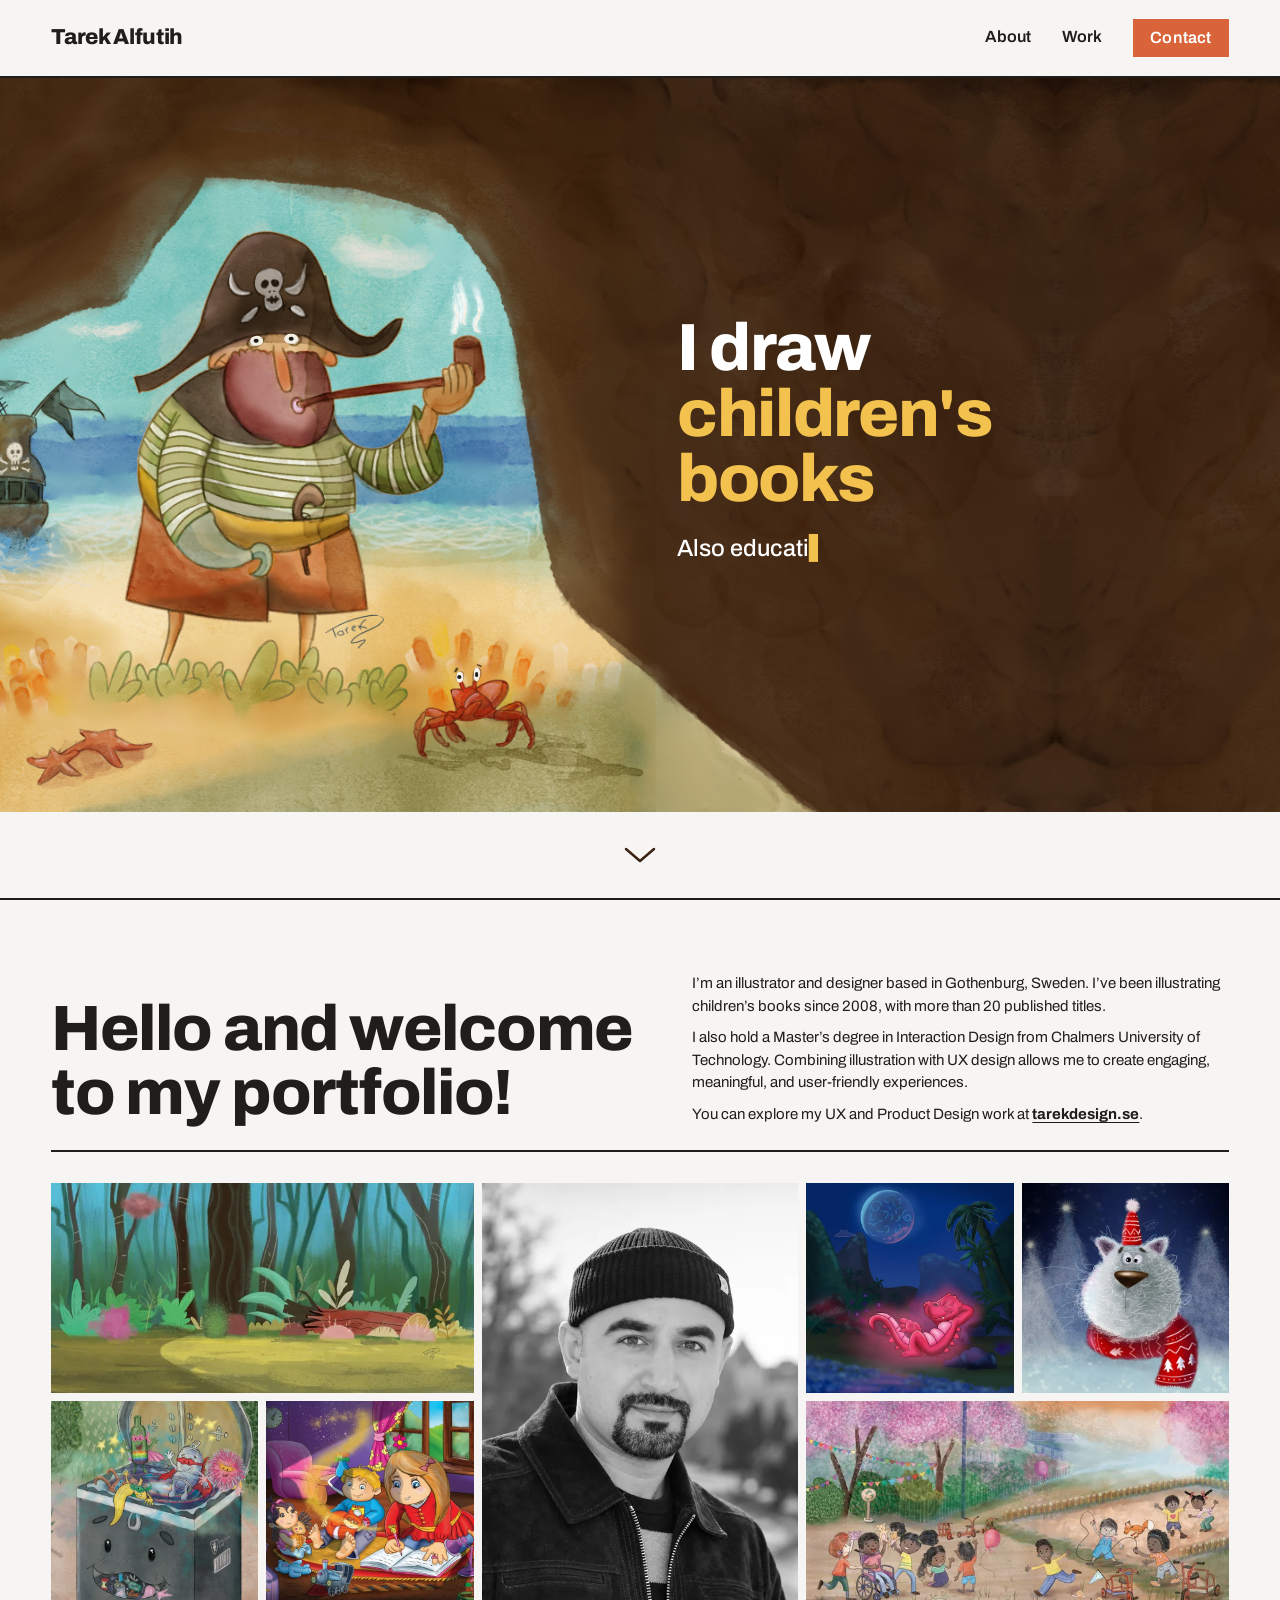
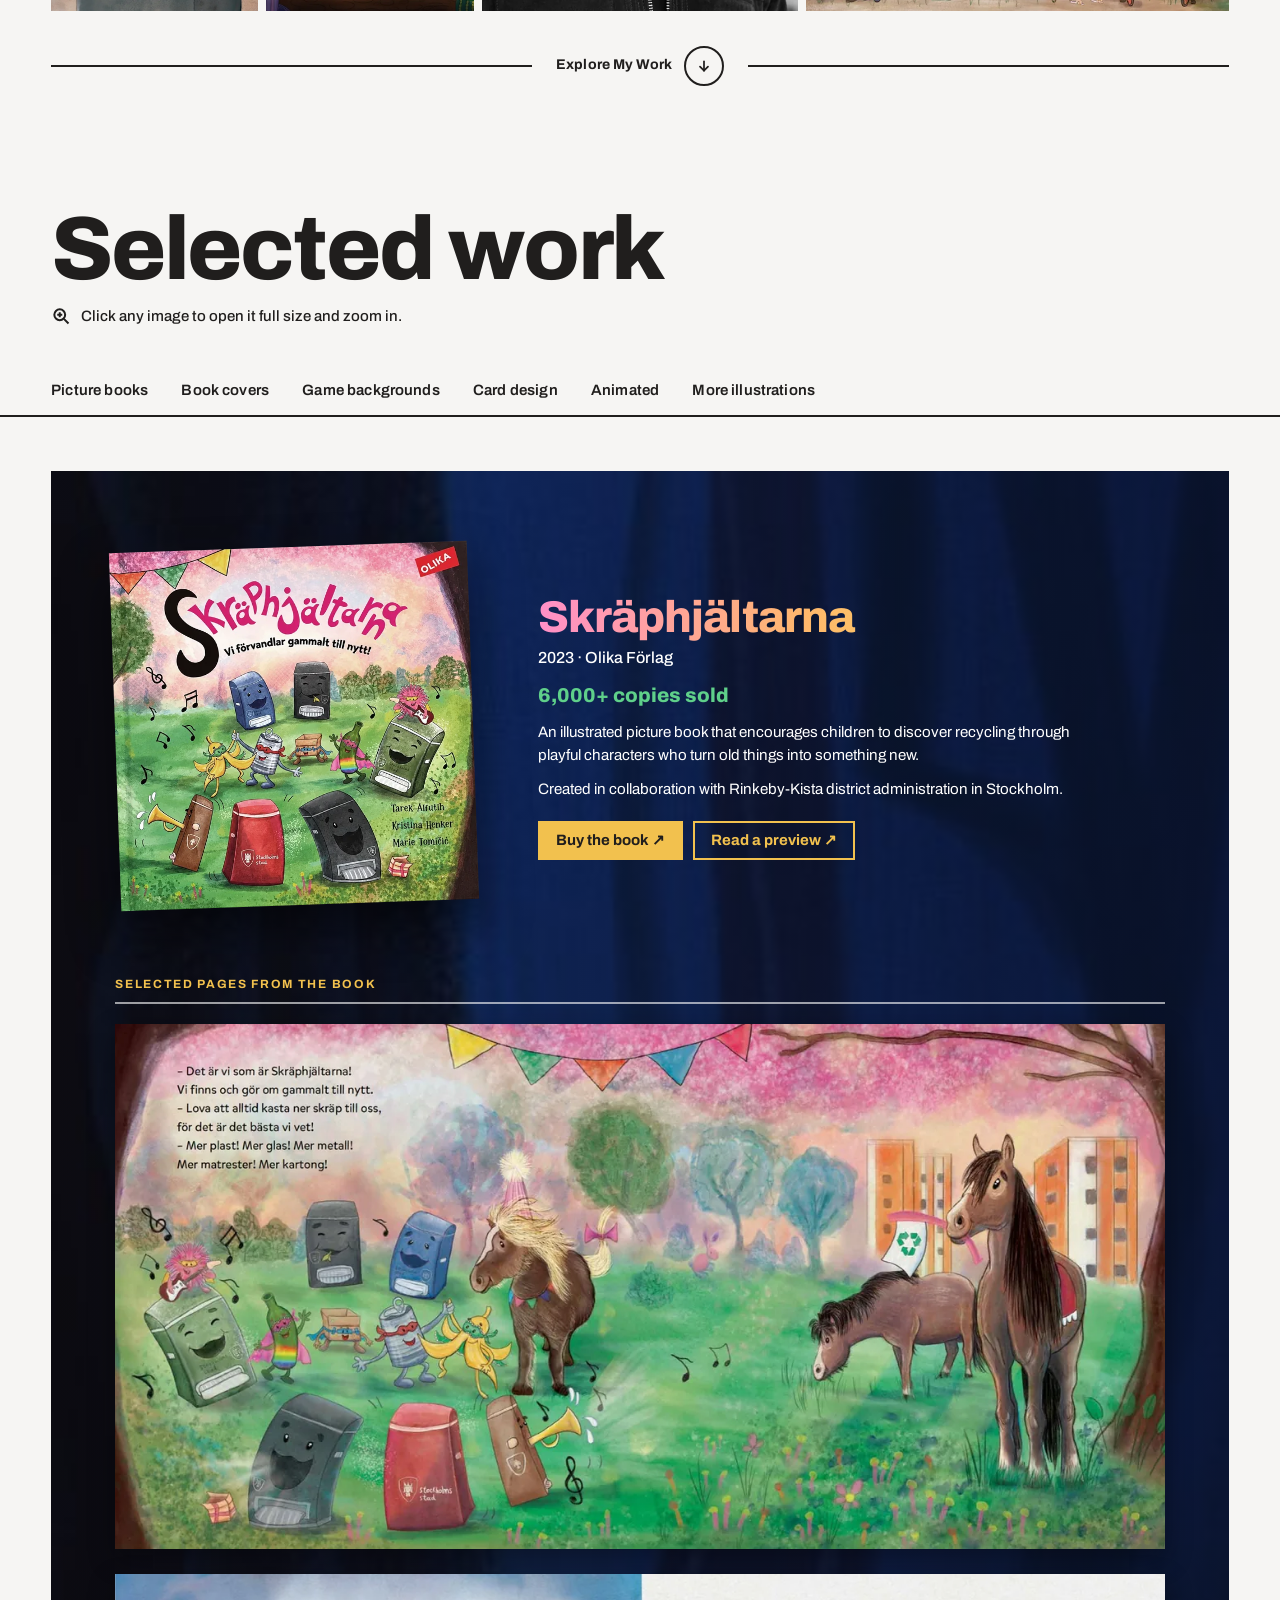
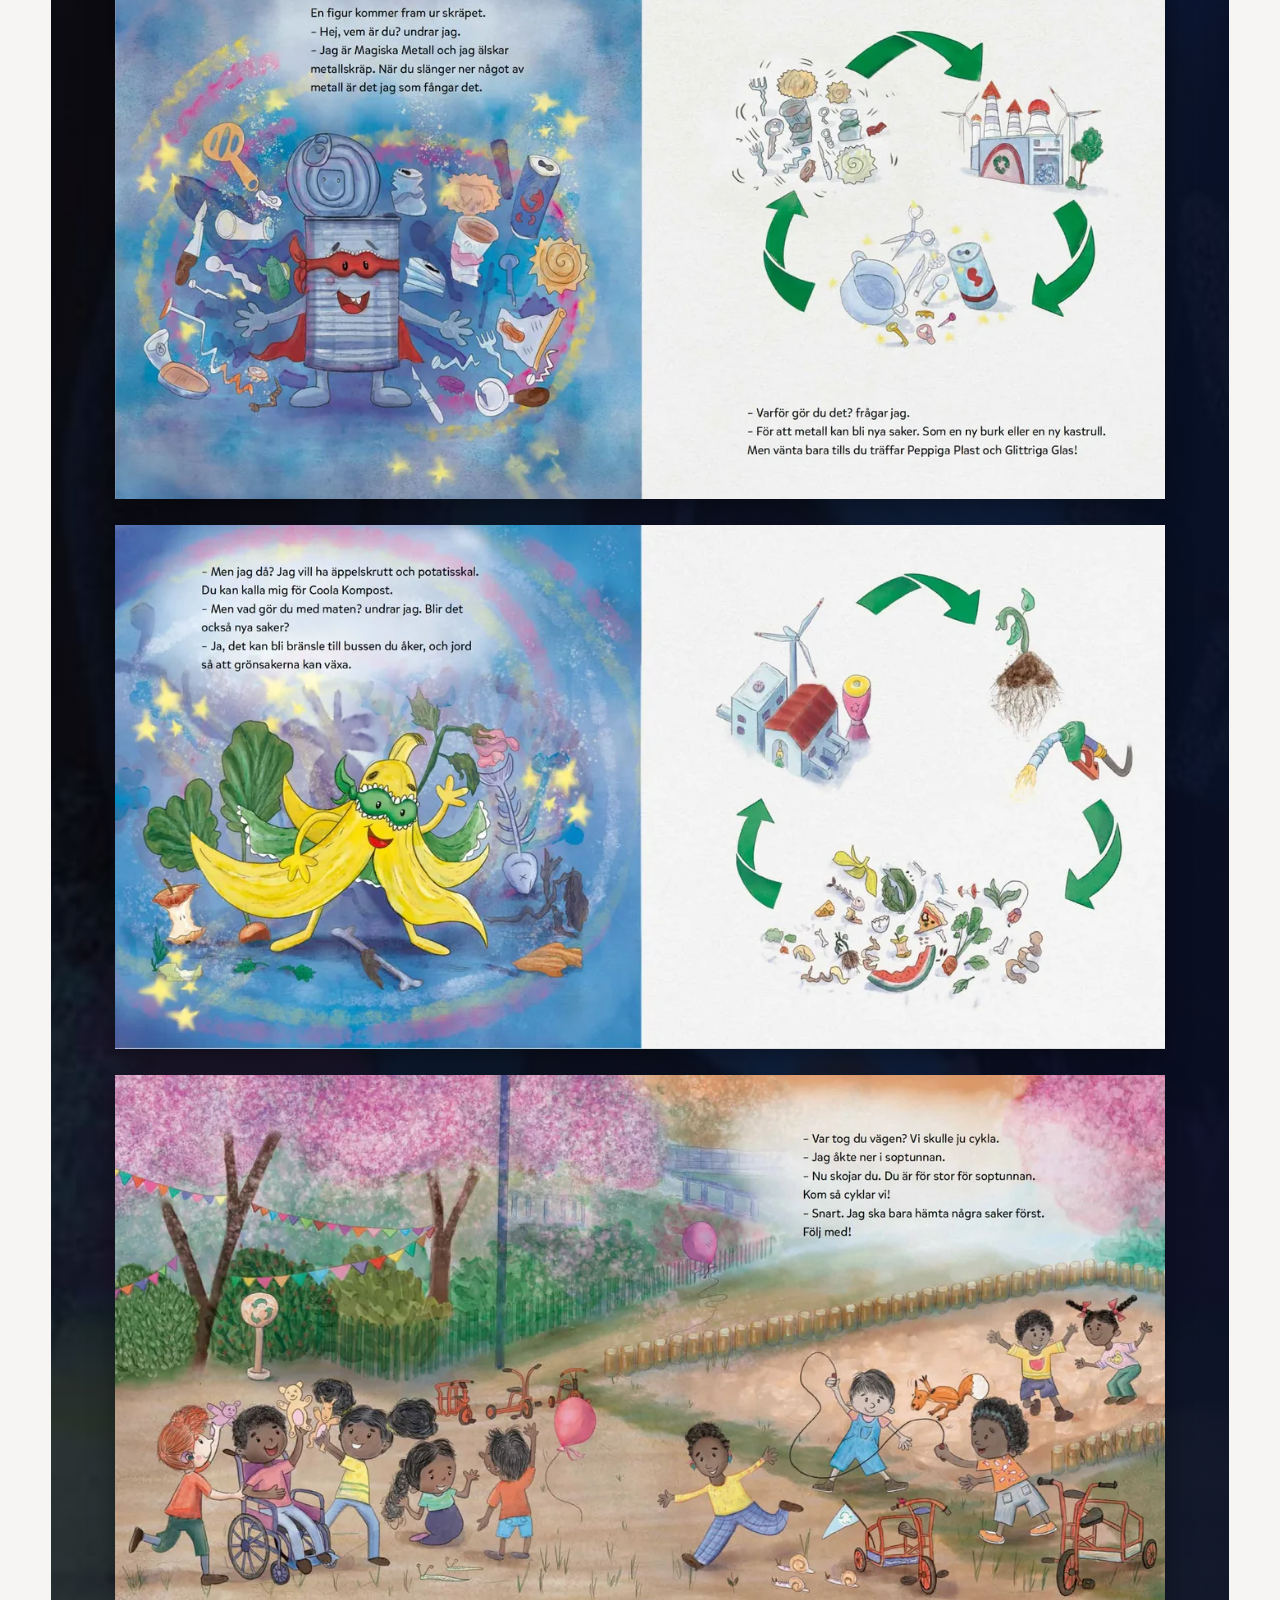
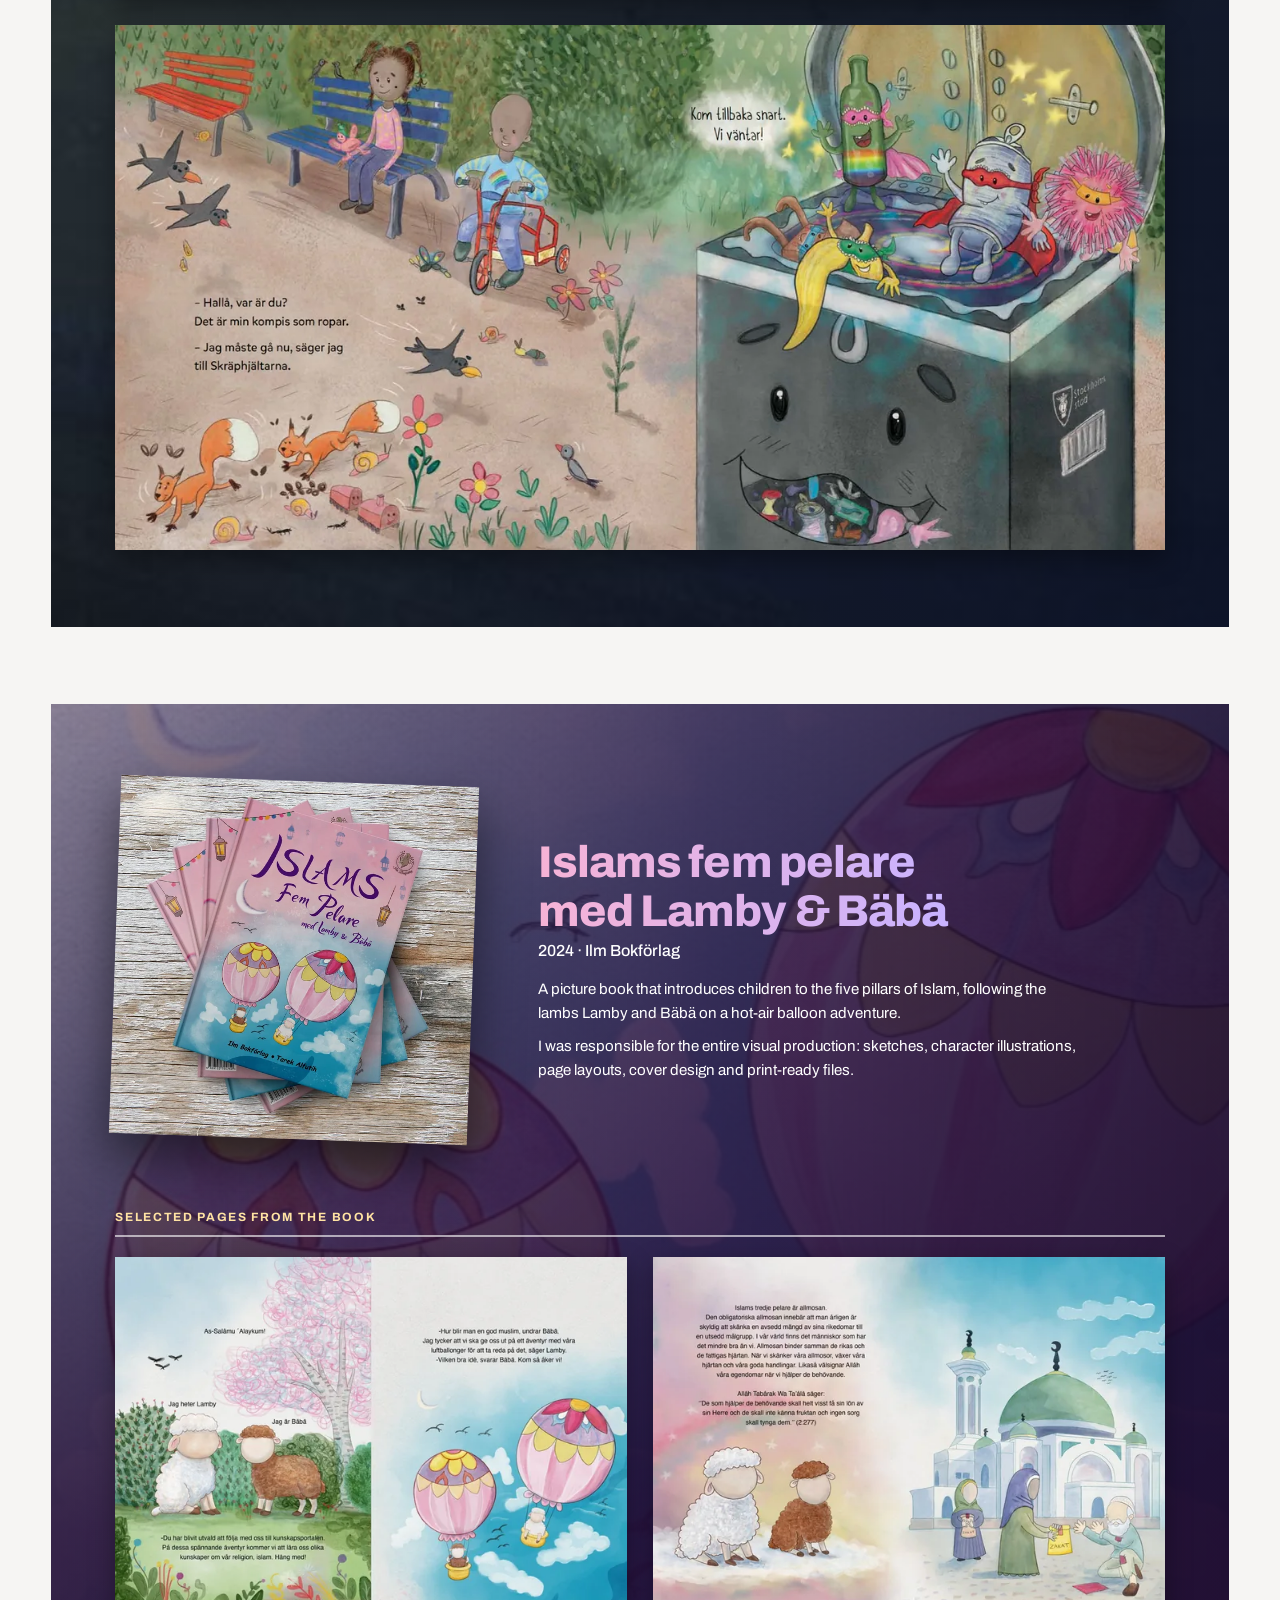
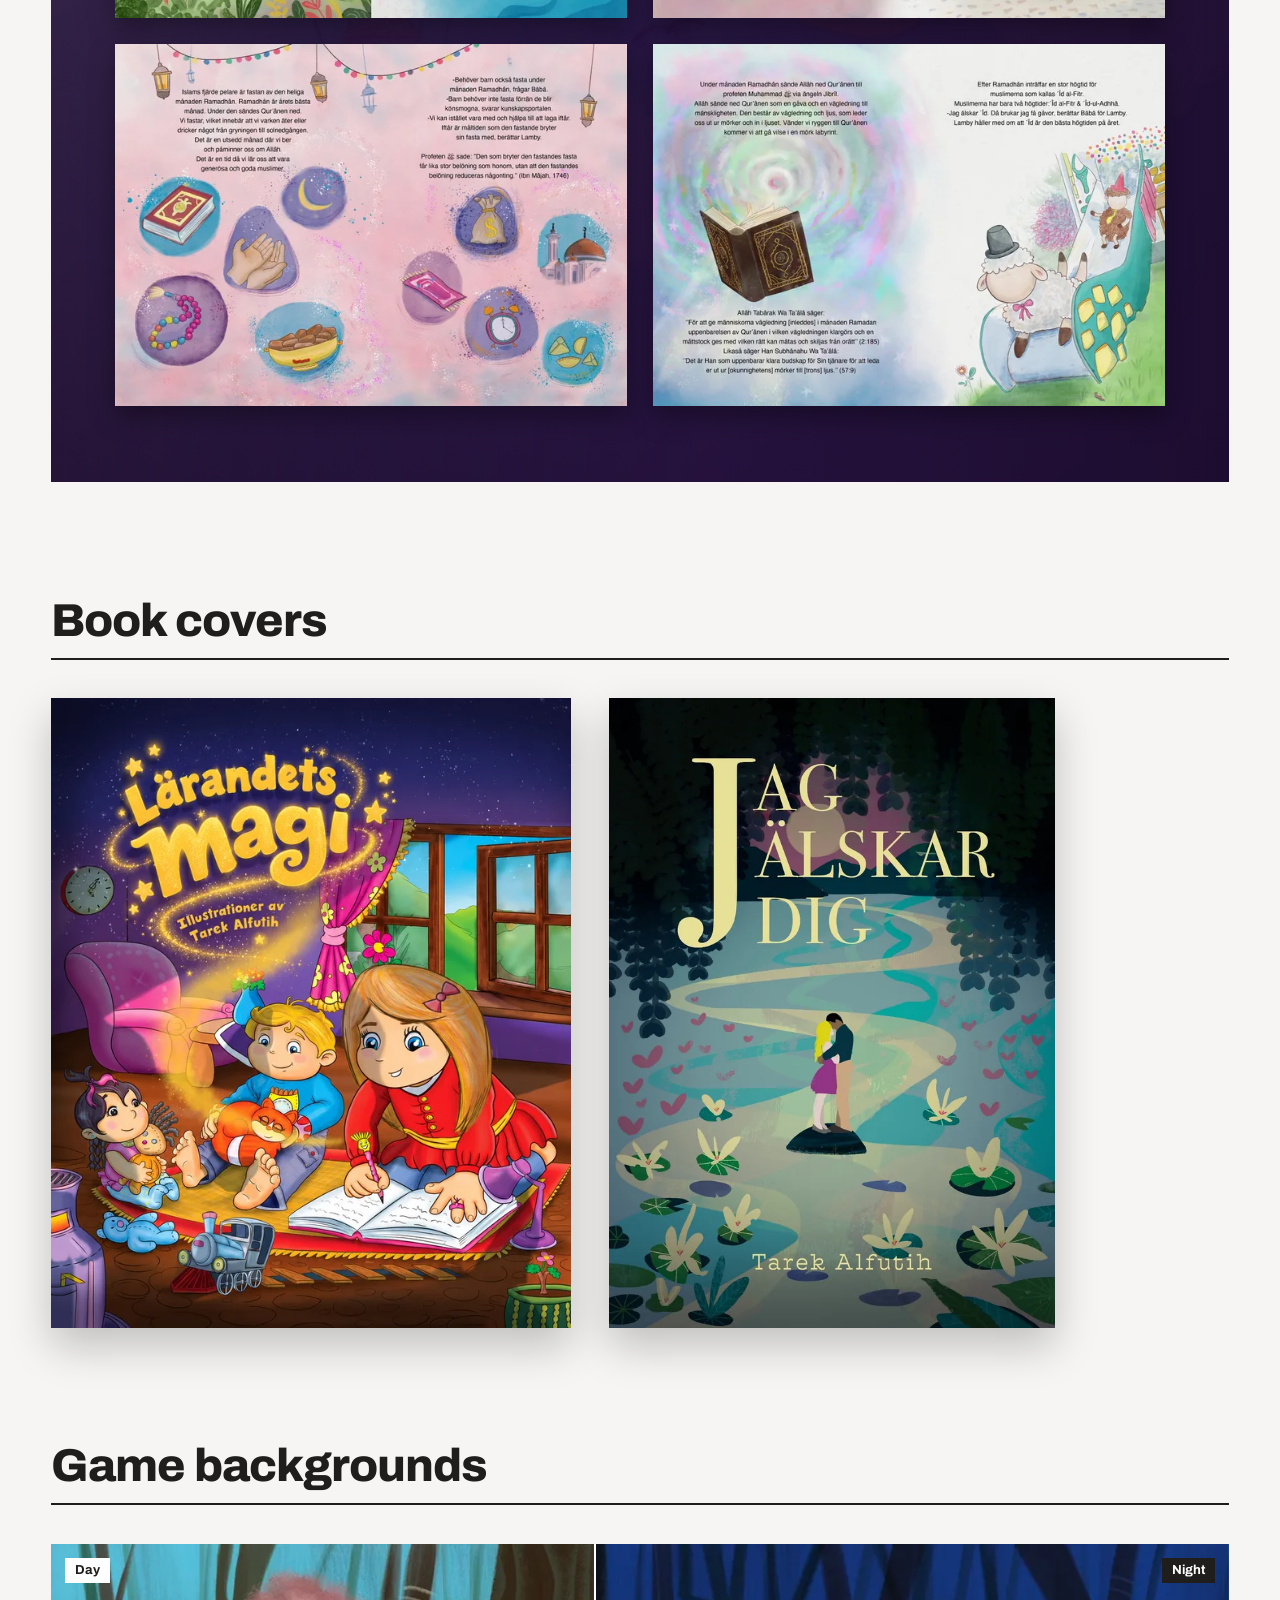
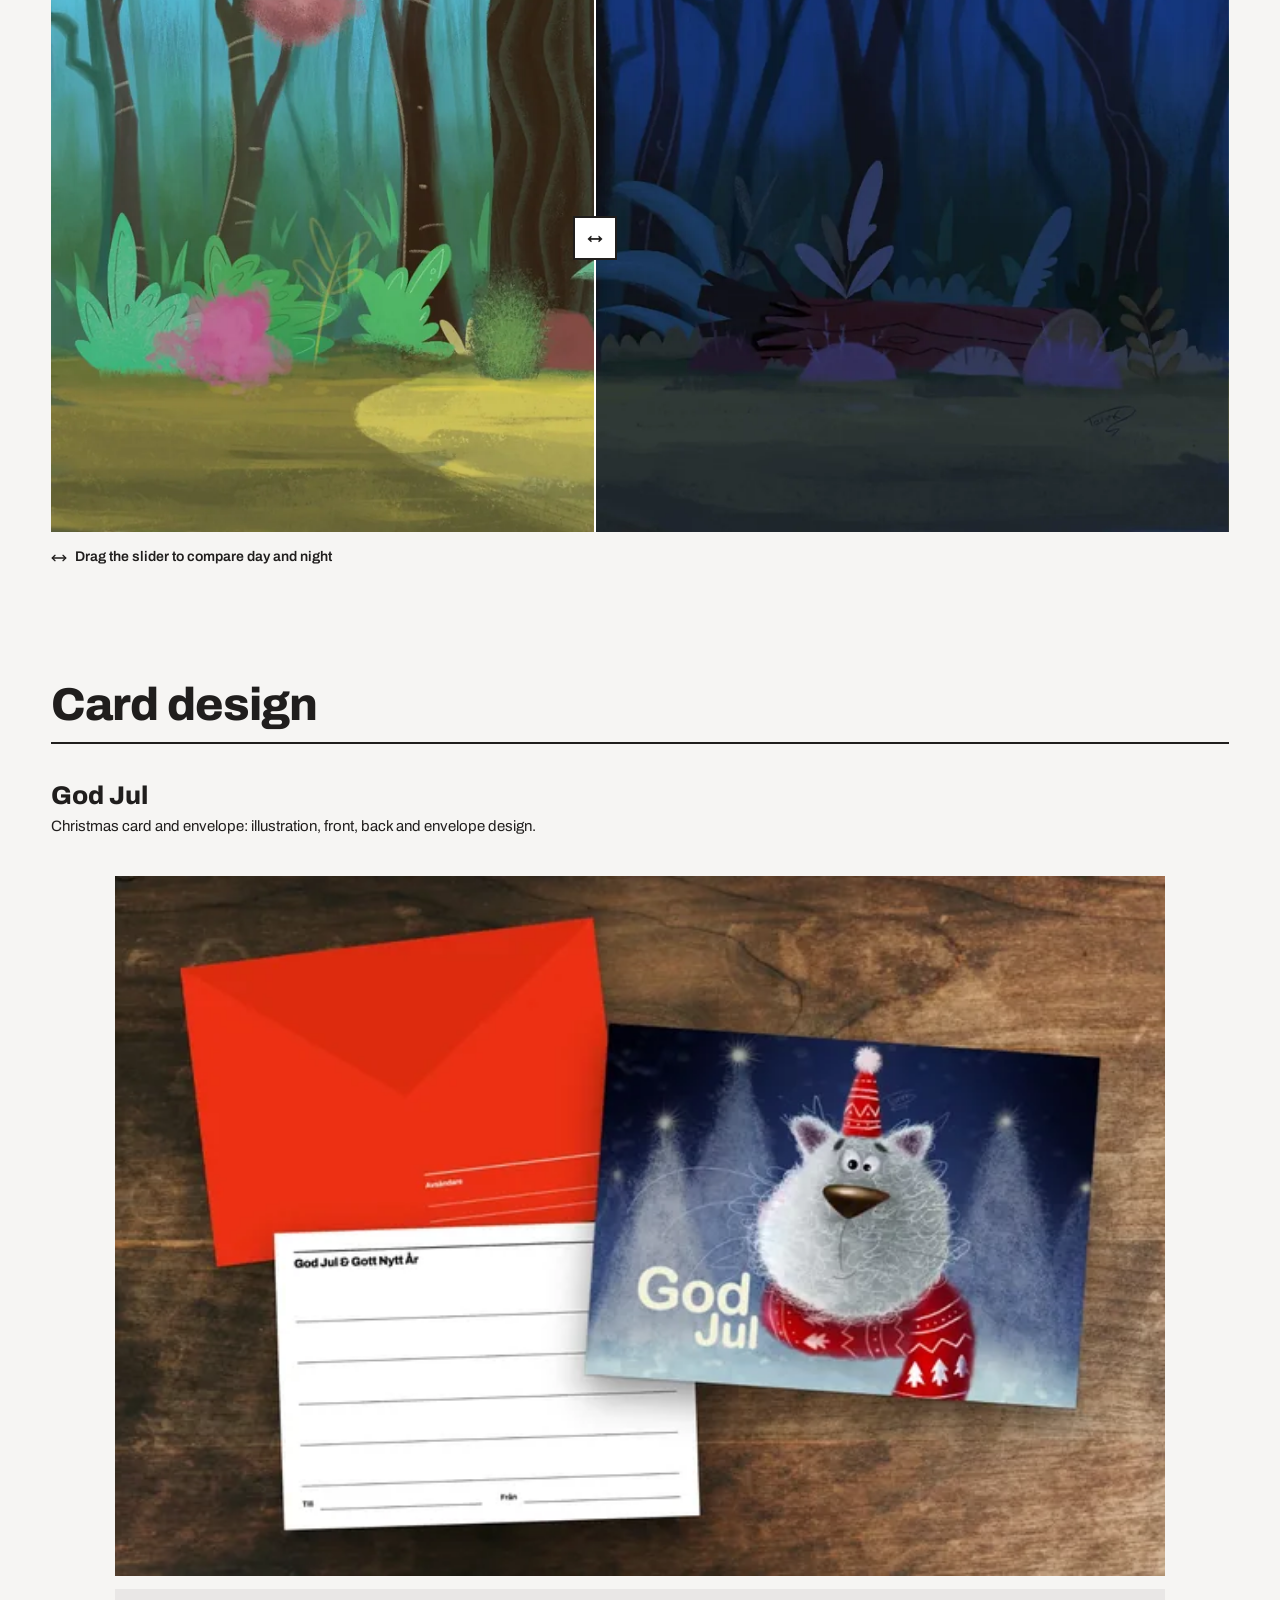
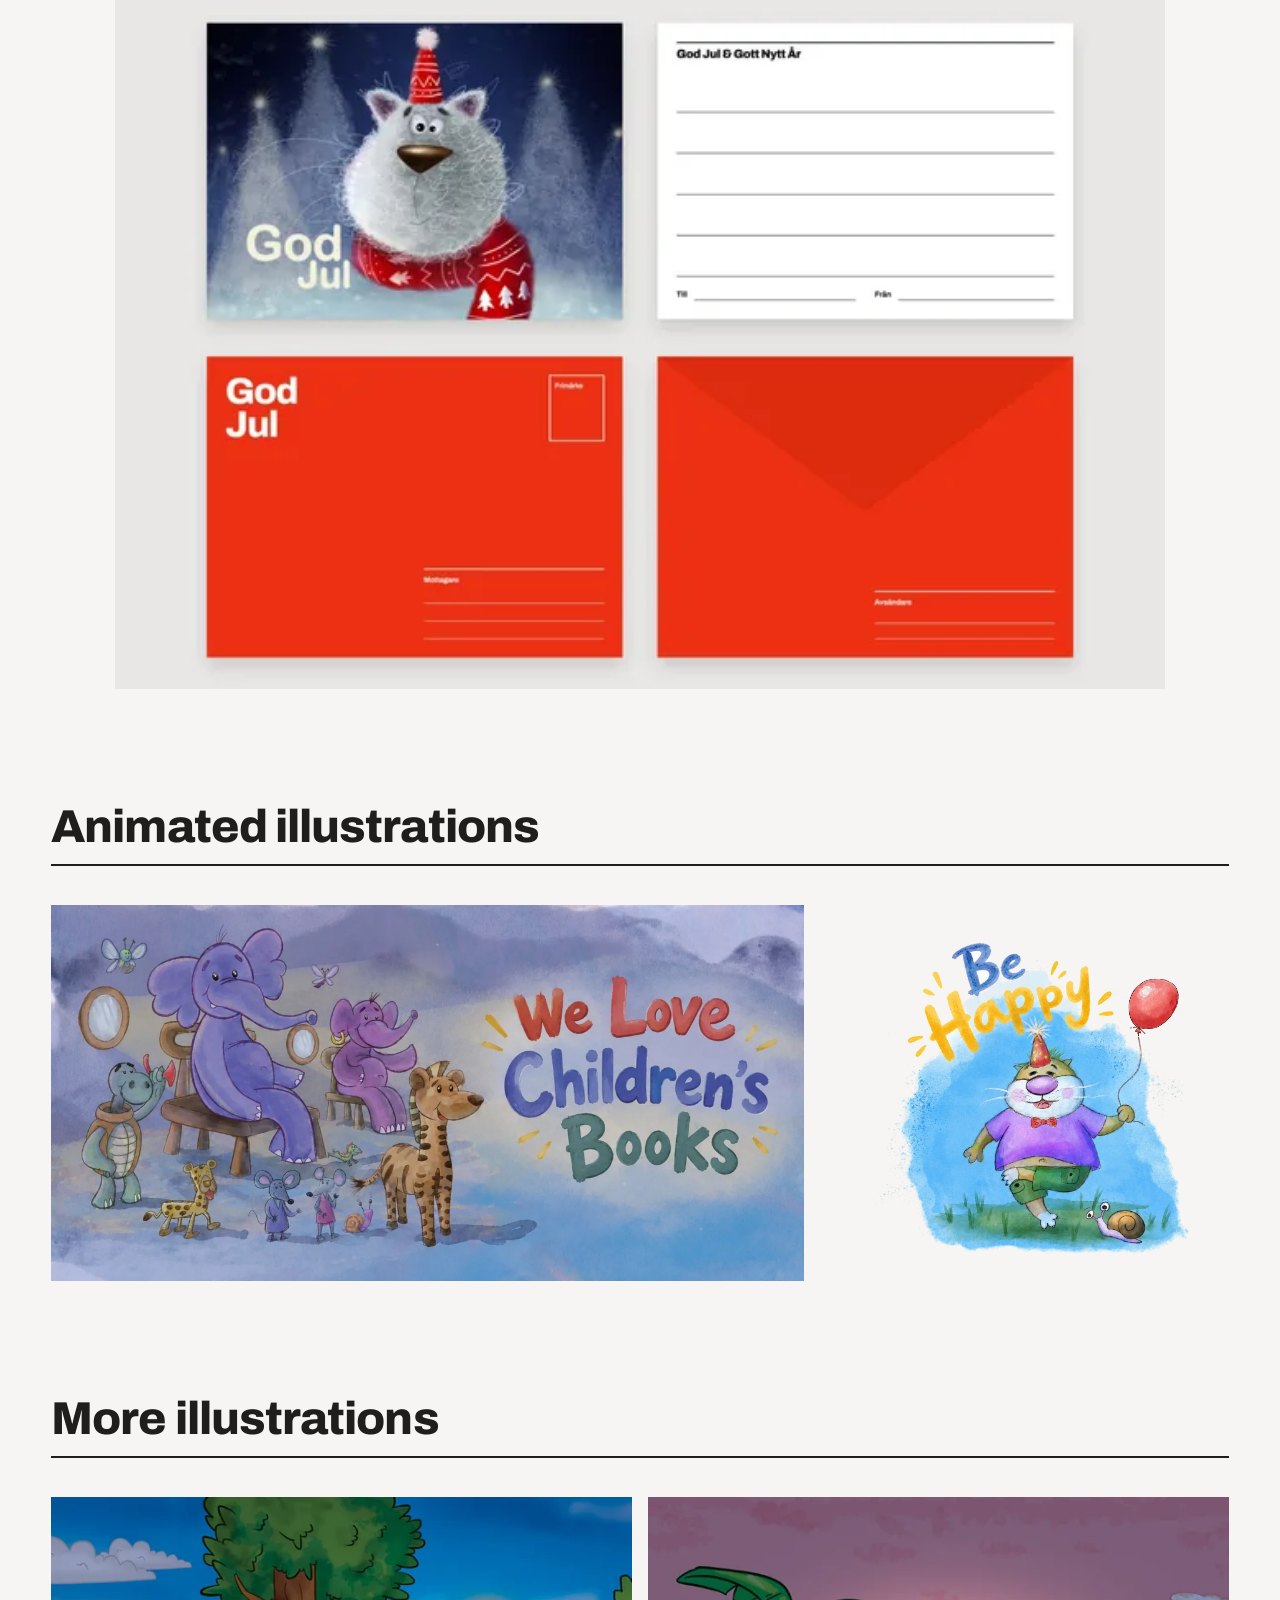
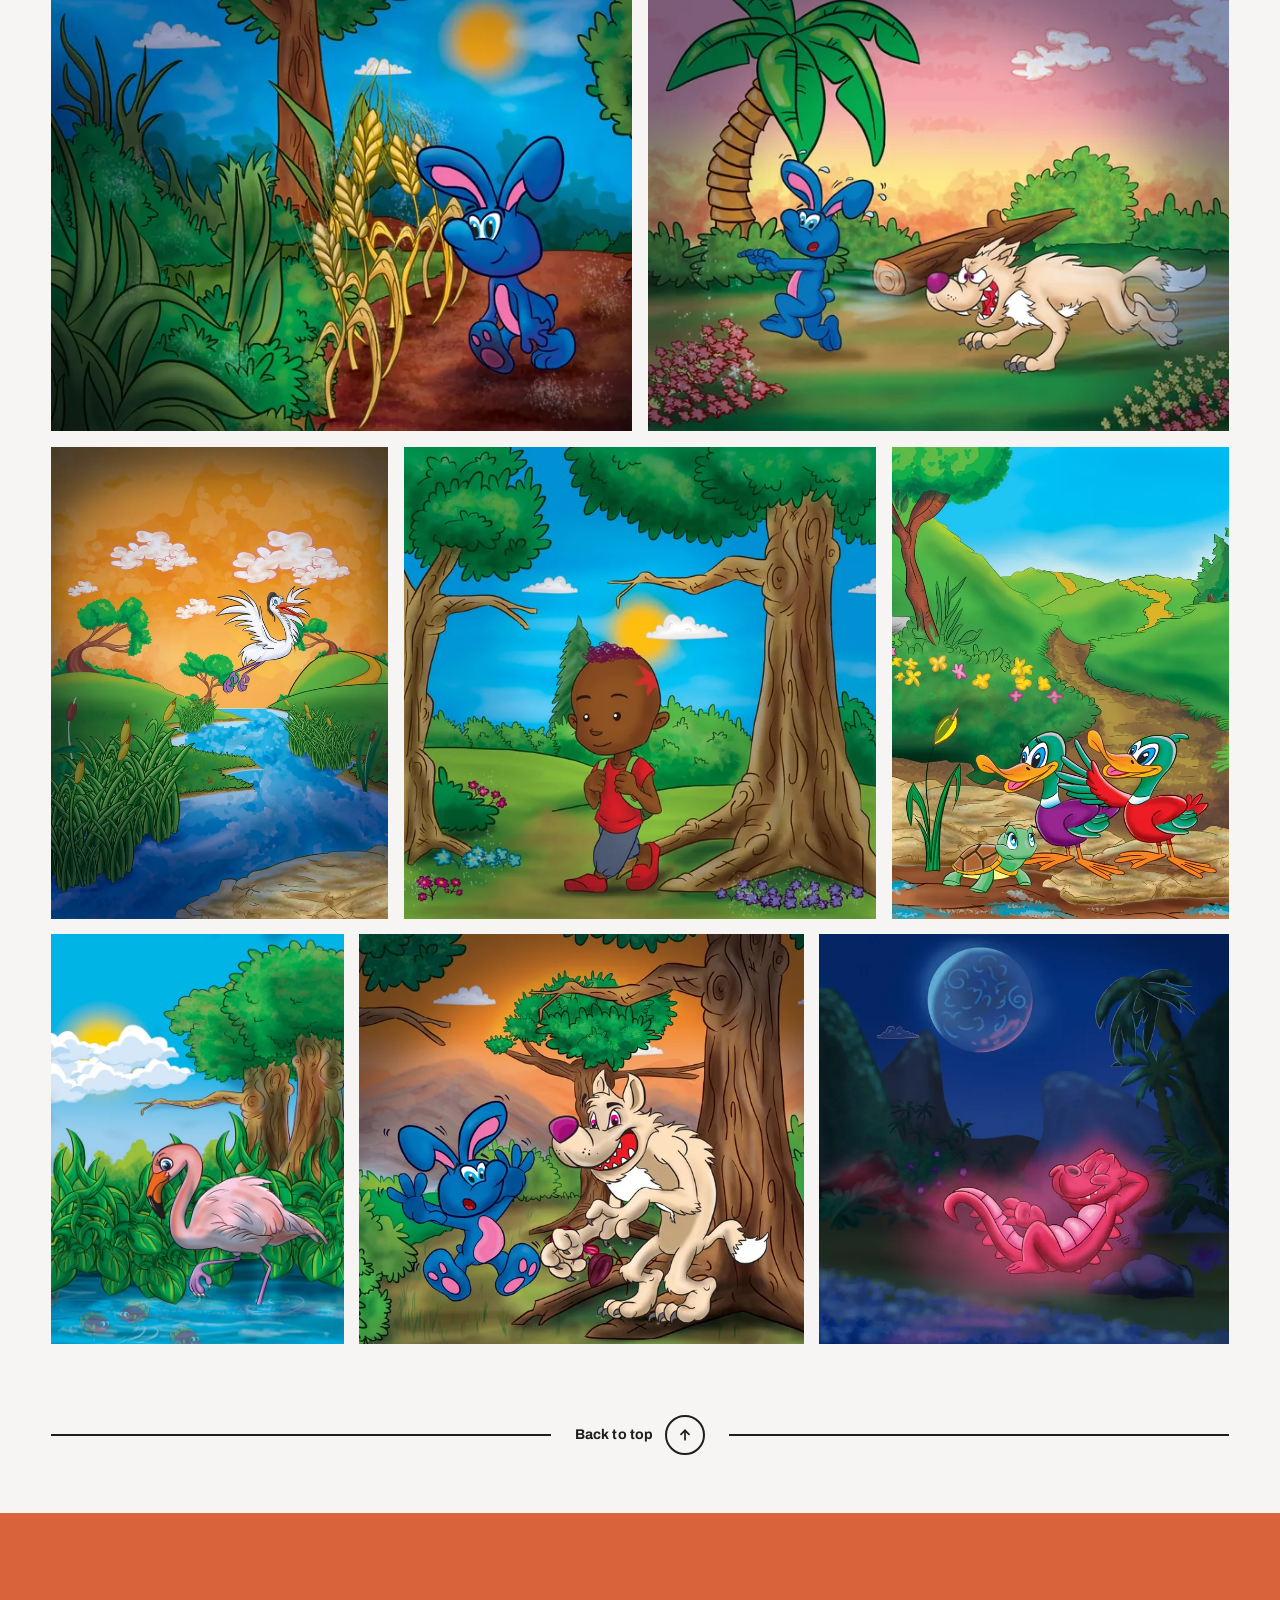
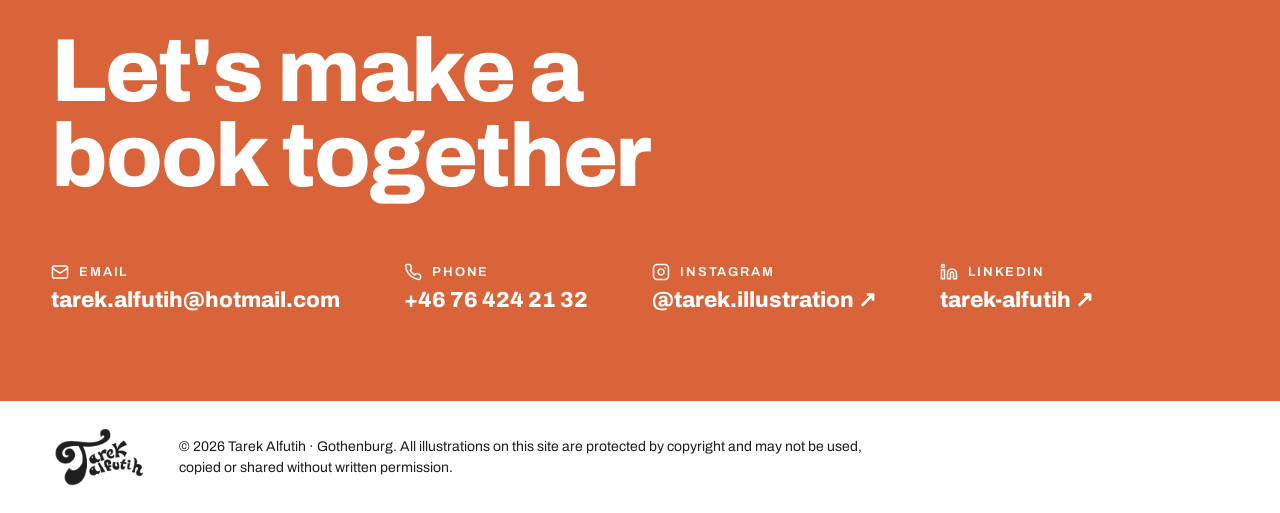
==== commit 7d390330: "Deploy e7cb88d" ====
--- a/index.html
+++ b/index.html
@@ -15,12 +15,45 @@
   var vw = document.documentElement.clientWidth, vh = window.innerHeight, land = vw > vh;
   var bp = vw >= 1680 ? 0 : vw >= 1300 ? 1 : (vw >= 1000 || (land && vw >= 600)) ? 2 : vw >= 600 ? 3 : land ? 2 : 4;
   var r = document.documentElement;
+  var fw = [1920, 1440, 1180, 820, 390][bp], z = Math.min(vw / fw, Math.max(1, vh / (fw * .5625)));
   r.setAttribute('data-bp', bp);
-  r.style.setProperty('--z', vw / [1920, 1440, 1180, 820, 390][bp]);
-  r.style.setProperty('--hdr', Math.round([80, 80, 72, 72, 60][bp] * vw / [1920, 1440, 1180, 820, 390][bp]) + 'px');
+  r.style.setProperty('--z', z);
+  r.style.setProperty('--hdrw', vw / z + 'px');
+  r.style.setProperty('--hdr', Math.round([80, 80, 72, 72, 60][bp] * z) + 'px');
+  /* Screens bigger than 1920x1080 (QHD, 4K, 8K): everything below the hero is zoomed by --s, the same
+     factor as the header, so text, buttons and spacing grow with the pictures. Browsers differ in how
+     zoom treats vw/vh and getBoundingClientRect, so measure once: --sv divides vw/vh inside the zoom
+     only where the browser multiplies them, and data-zl marks rects reported unzoomed (Safari). */
+  var k = window.__zk;
+  if (!k) {
+    var t = document.createElement('div');
+    t.style.cssText = 'position:absolute;top:0;left:0;visibility:hidden;pointer-events:none';
+    t.innerHTML = '<div style="position:absolute;top:0;left:0"><div style="zoom:2"><div style="width:100px;height:1px"></div></div></div>' +
+      '<div style="position:absolute;top:0;left:0"><div style="zoom:2"><div style="width:10vw;height:1px"></div></div></div>';
+    r.appendChild(t);
+    var px = t.children[0].offsetWidth, v = t.children[1].offsetWidth, ten = vw / 10;
+    k = window.__zk = { zoom: Math.abs(px - 200) < 3, vwMul: Math.abs(v - 2 * ten) < Math.abs(v - ten),
+      local: t.children[0].firstChild.firstChild.getBoundingClientRect().width < 150 };
+    r.removeChild(t);
+  }
+  window.__scale = function (vw, vh, bp, z) {
+    var s = bp === 0 && k.zoom ? Math.max(1, Math.min(vw / 1920, vh / 1080)) : 1;
+    r.style.setProperty('--s', s);
+    r.style.setProperty('--sv', k.vwMul ? s : 1);
+    if (k.local) r.setAttribute('data-zl', ''); else r.removeAttribute('data-zl');
+    /* Logo and nav line up with the content edges (the CSS --gutter, in screen px, divided by the
+       header zoom). Desktop, laptop and tablet landscape only; the other layouts already line up. */
+    if (bp < 3) {
+      var w = vw / s, h = vh / s, padx = Math.min(72, Math.max(20, w * .04));
+      var g = Math.max(padx, (w - Math.max(1920, h * 1.7778)) / 2 + padx) * s;
+      r.style.setProperty('--hdrpad', g / z + 'px');
+    } else r.style.removeProperty('--hdrpad');
+    return s;
+  };
+  window.__scale(vw, vh, bp, z);
 })();
 </script>
-<link rel="stylesheet" href="css/site.css?v=3cdb04a1">
+<link rel="stylesheet" href="css/site.css?v=f246844c">
 </head>
 <body>
 <main id="top">
@@ -48,13 +81,13 @@
   <!-- js/hero.js builds the artboard for the current layout -->
 </header>
 
-<div class="hero-next">
+<div class="hero-next zs">
   <button type="button" class="hero-next-btn" data-scroll-intro aria-label="Go to introduction" title="Go to introduction">
     <svg width="34" height="20" viewBox="0 0 34 20" fill="none" stroke="currentColor" stroke-width="2.5" stroke-linecap="round" stroke-linejoin="round" class="bob"><path d="M3 4l14 12L31 4"/></svg>
   </button>
 </div>
 
-<section id="intro" class="intro" aria-labelledby="intro-h">
+<section id="intro" class="intro zs" aria-labelledby="intro-h">
   <div class="intro-top" data-intro>
     <h2 id="intro-h" data-anim="head"><span>Hello</span> <span>and</span> <span>welcome</span> <span>to</span> <span>my</span> <span>portfolio!</span></h2>
     <div class="intro-text" data-anim="para">
@@ -121,7 +154,7 @@
   </div>
 </section>
 
-<section id="work" class="work" aria-labelledby="work-h">
+<section id="work" class="work zs" aria-labelledby="work-h">
   <div class="work-head">
     <h2 id="work-h" class="h-xl">Selected work</h2>
     <p class="work-hint"><svg width="20" height="20" viewBox="0 0 24 24" fill="none" stroke="currentColor" stroke-width="2.4" aria-hidden="true"><circle cx="10.5" cy="10.5" r="6.5"/><path d="M15.5 15.5L21 21M10.5 7.5v6M7.5 10.5h6"/></svg>Click any image to open it full size and zoom in.</p>
@@ -267,16 +300,16 @@
     <section id="more" class="cat" aria-labelledby="more-h">
       <h2 id="more-h" class="h-sub">More illustrations</h2>
       <div class="more more-wide">
-        <div class="more-row">
+        <div class="more-row" style="--sum:2.174;--gaps:1">
           <img data-zoom src="images/br-wheat.jpg" alt="Blue rabbit in the wheat field" loading="lazy" style="--ar:1.087;aspect-ratio:1800/1656" sizes="(max-width:600px) 100vw, 50vw" srcset="images/w/br-wheat-640.webp 640w, images/w/br-wheat-1280.webp 1280w, images/w/br-wheat-1800.webp 1800w">
           <img data-zoom src="images/br-palm.jpg" alt="Blue rabbit running from the wolf" loading="lazy" style="--ar:1.087;aspect-ratio:1800/1656" sizes="(max-width:600px) 100vw, 50vw" srcset="images/w/br-palm-640.webp 640w, images/w/br-palm-1280.webp 1280w, images/w/br-palm-1800.webp 1800w">
         </div>
-        <div class="more-row">
+        <div class="more-row" style="--sum:2.428;--gaps:2">
           <img data-zoom src="images/ani-stork.jpg" alt="Stork flying over the river" loading="lazy" style="--ar:.714;aspect-ratio:1286/1800" sizes="(max-width:600px) 50vw, 33vw" srcset="images/w/ani-stork-640.webp 640w, images/w/ani-stork-1280.webp 1280w, images/w/ani-stork-1286.webp 1286w">
           <img data-zoom src="images/ani-boy-forest.jpg" alt="A boy with a backpack walking through the forest" loading="lazy" style="--ar:1;aspect-ratio:1600/1600" sizes="(max-width:600px) 50vw, 33vw" srcset="images/w/ani-boy-forest-640.webp 640w, images/w/ani-boy-forest-1280.webp 1280w, images/w/ani-boy-forest-1600.webp 1600w">
           <img data-zoom src="images/ani-ducks.jpg" alt="Two ducks and a turtle" loading="lazy" style="--ar:.714;aspect-ratio:1286/1800" sizes="(max-width:600px) 50vw, 33vw" srcset="images/w/ani-ducks-640.webp 640w, images/w/ani-ducks-1280.webp 1280w, images/w/ani-ducks-1286.webp 1286w">
         </div>
-        <div class="more-row">
+        <div class="more-row" style="--sum:2.801;--gaps:2">
           <img data-zoom src="images/ani-flamingo.jpg" alt="Flamingo in the lake" loading="lazy" style="--ar:.714;aspect-ratio:1286/1800" sizes="(max-width:600px) 50vw, 25vw" srcset="images/w/ani-flamingo-640.webp 640w, images/w/ani-flamingo-1280.webp 1280w, images/w/ani-flamingo-1286.webp 1286w">
           <img data-zoom src="images/br-tree.jpg" alt="Blue rabbit meets the wolf under the tree" loading="lazy" style="--ar:1.087;aspect-ratio:1800/1656" sizes="(max-width:600px) 100vw, 40vw" srcset="images/w/br-tree-640.webp 640w, images/w/br-tree-1280.webp 1280w, images/w/br-tree-1800.webp 1800w">
           <img data-zoom src="images/sw-crocodile.jpg" alt="Pink crocodile resting under the moon" loading="lazy" style="--ar:1;aspect-ratio:1;background:#1b2550" sizes="(max-width:600px) 100vw, 35vw" srcset="images/w/sw-crocodile-640.webp 640w, images/w/sw-crocodile-1000.webp 1000w">
@@ -306,13 +339,13 @@
   </div>
 </section>
 
-<div class="ruled-link to-top">
+<div class="ruled-link to-top zs">
   <span></span>
   <button type="button" data-to-top aria-label="Back to top">Back to top<span class="circ"><svg width="16" height="16" viewBox="0 0 24 24" fill="none" stroke="currentColor" stroke-width="2.6" stroke-linecap="round" stroke-linejoin="round"><path d="M12 19V5"/><path d="M6 11l6-6 6 6"/></svg></span></button>
   <span></span>
 </div>
 
-<section id="contact" class="contact" aria-labelledby="contact-h">
+<section id="contact" class="contact zs" aria-labelledby="contact-h">
   <h2 id="contact-h" class="h-xl">Let's make a book together</h2>
   <div class="contact-grid">
     <a href="mailto:tarek.alfutih@hotmail.com"><span class="c-lbl"><svg width="18" height="18" viewBox="0 0 24 24" fill="none" stroke="currentColor" stroke-width="2" stroke-linecap="round" stroke-linejoin="round" aria-hidden="true"><rect width="20" height="16" x="2" y="4" rx="2"/><path d="m22 7-8.97 5.7a1.94 1.94 0 0 1-2.06 0L2 7"/></svg>Email</span><span class="c-val" style="word-break:break-word">tarek.alfutih@hotmail.com</span></a>
@@ -330,7 +363,7 @@
 
 <div class="lb" role="dialog" aria-modal="true" aria-label="Image viewer" hidden>
   <div class="lb-sc"><img alt="" draggable="false"></div>
-  <div class="lb-top">
+  <div class="lb-top zs">
     <span class="lb-cap"></span>
     <div class="lb-tools">
       <button type="button" class="lb-btn" data-lb="out" aria-label="Zoom out" title="Zoom out"><svg width="20" height="20" viewBox="0 0 24 24" fill="none" stroke="currentColor" stroke-width="2.6" stroke-linecap="square"><path d="M5 12h14"/></svg></button>
@@ -339,13 +372,13 @@
       <button type="button" class="lb-btn lb-close" data-lb="close" aria-label="Close" title="Close"><svg width="20" height="20" viewBox="0 0 24 24" fill="none" stroke="currentColor" stroke-width="2.6" stroke-linecap="square"><path d="M6 6l12 12M18 6L6 18"/></svg></button>
     </div>
   </div>
-  <button type="button" class="lb-btn lb-arrow lb-prev" data-lb="prev" aria-label="Previous image" title="Previous image"><svg width="20" height="20" viewBox="0 0 24 24" fill="none" stroke="currentColor" stroke-width="2.6" stroke-linecap="square"><path d="M15 5l-7 7 7 7"/></svg></button>
-  <button type="button" class="lb-btn lb-arrow lb-next" data-lb="next" aria-label="Next image" title="Next image"><svg width="20" height="20" viewBox="0 0 24 24" fill="none" stroke="currentColor" stroke-width="2.6" stroke-linecap="square"><path d="M9 5l7 7-7 7"/></svg></button>
-  <div class="lb-hint"></div>
+  <button type="button" class="lb-btn lb-arrow lb-prev zs" data-lb="prev" aria-label="Previous image" title="Previous image"><svg width="20" height="20" viewBox="0 0 24 24" fill="none" stroke="currentColor" stroke-width="2.6" stroke-linecap="square"><path d="M15 5l-7 7 7 7"/></svg></button>
+  <button type="button" class="lb-btn lb-arrow lb-next zs" data-lb="next" aria-label="Next image" title="Next image"><svg width="20" height="20" viewBox="0 0 24 24" fill="none" stroke="currentColor" stroke-width="2.6" stroke-linecap="square"><path d="M9 5l7 7-7 7"/></svg></button>
+  <div class="lb-hint zs"></div>
 </div>
 
-<script src="js/hero.js?v=8d10ec6e" defer></script>
-<script src="js/main.js?v=ca6a9489" defer></script>
+<script src="js/hero.js?v=30976c58" defer></script>
+<script src="js/main.js?v=dac85925" defer></script>
 <script src="js/anim.js?v=c4879432" defer></script>
 </body>
 </html>
--- a/css/site.css
+++ b/css/site.css
@@ -7,12 +7,36 @@
   --ink: #201e1d;
   --accent: #d9643a;
   --accent-dk: #b84f2a;
-  --padx: clamp(20px, 4vw, 72px);
   --hdr: 80px;
+  --hdr0: var(--hdr);
+  --s: 1;
+  --sv: 1;
+  --vw: 1vw;
+  --vh: 1vh;
+}
+/* Older browsers (some TVs) don't know svh, aspect-ratio, inset or overflow:clip; each has a fallback here. */
+@supports (height: 1svh) { :root { --vh: 1svh; } }
+/* Screens bigger than 1920x1080: every section below the hero (.zs) is zoomed by --s (set in the head
+   script, the same factor as the header), so the page looks like the 1920 desktop, only bigger. Inside
+   the zoom, --vw/--vh and the header height are given in the section's own units. At --s 1 nothing changes. */
+.zs { zoom: var(--s); --vw: calc(1vw / var(--sv)); --vh: calc(1vh / var(--sv)); --hdr: calc(var(--hdr0) / var(--s)); }
+@supports (height: 1svh) { .zs { --vh: calc(1svh / var(--sv)); } }
+:root, .zs {
+  --padx: clamp(20px, calc(4 * var(--vw)), 72px);
+  /* Content width stops growing past 16:9 (ultrawide gets centred content).
+     --u is "1vw" capped the same way, for vw-scaled sizes. */
+  --pagew: max(1920px, calc(177.78 * var(--vh)));
+  --u: min(calc(1 * var(--vw)), max(19.2px, calc(1.7778 * var(--vh))));
+  --gutter: max(var(--padx), calc((calc(100 * var(--vw)) - var(--pagew)) / 2 + var(--padx)));
+  --cgutter: max(clamp(20px, calc(4 * var(--vw)), 56px), calc((calc(100 * var(--vw)) - var(--pagew)) / 2 + clamp(20px, calc(4 * var(--vw)), 56px)));
+  /* Height you can see below the sticky header and category bar: artwork is never taller than this,
+     so a piece never has to be scrolled to be seen whole (short TV/zoomed windows, ultrawide). */
+  --avail: calc((100 * var(--vh)) - var(--hdr) - 96px);
 }
 *, *::before, *::after { box-sizing: border-box; }
 html { scroll-behavior: smooth; }
 body { margin: 0; background: var(--bg); color: var(--ink); font-family: Archivo, system-ui, sans-serif; -webkit-font-smoothing: antialiased; }
+body { overflow-x: hidden; }
 main { width: 100%; overflow-x: clip; }
 a { color: var(--ink); }
 a:hover { color: var(--accent); }
@@ -27,8 +51,9 @@
 
 /* ---------- Header ---------- */
 .hdr { position: sticky; top: 0; z-index: 50; }
-.hdr-art { position: relative; width: 1920px; height: 80px; zoom: var(--z, 1); }
-.hdr-bar { position: absolute; inset: 0; z-index: 2; display: flex; justify-content: space-between; align-items: center; padding: 0 48px; background: var(--bg); border-bottom: 2px solid var(--ink); }
+/* width = viewport / zoom, so the bar always spans the screen even when the zoom is capped (ultrawide) */
+.hdr-art { position: relative; width: var(--hdrw, 1920px); height: 80px; zoom: var(--z, 1); }
+.hdr-bar { position: absolute; top: 0; right: 0; bottom: 0; left: 0; z-index: 2; display: flex; justify-content: space-between; align-items: center; padding: 0 var(--hdrpad, 48px); background: var(--bg); border-bottom: 2px solid var(--ink); }
 .hdr-logo { font: 800 24px/1 Archivo; letter-spacing: -.015em; color: var(--ink); text-decoration: none; white-space: nowrap; }
 .hdr-nav { display: flex; align-items: center; gap: 36px; }
 .hdr-nav a { font: 600 16px/1 Archivo; letter-spacing: .01em; color: var(--ink); text-decoration: none; padding: 6px 0; border-bottom: 2px solid transparent; }
@@ -38,22 +63,20 @@
 .hdr-burger { all: unset; display: none; }
 .hdr-menu { display: none; }
 
-[data-bp="1"] .hdr-art { width: 1440px; }
-[data-bp="1"] .hdr-bar { padding: 0 40px; }
+[data-bp="1"] .hdr-bar { padding: 0 var(--hdrpad, 40px); }
 [data-bp="1"] .hdr-logo { font-size: 22px; }
 [data-bp="1"] .hdr-nav { gap: 32px; }
 [data-bp="1"] .hdr-nav a { font-size: 15px; }
 [data-bp="1"] .hdr-nav a.hdr-cta { padding: 11px 18px; }
 
-[data-bp="2"] .hdr-art, [data-bp="3"] .hdr-art { width: 1180px; height: 72px; }
-[data-bp="3"] .hdr-art { width: 820px; }
-[data-bp="2"] .hdr-bar, [data-bp="3"] .hdr-bar { padding: 0 32px; }
+[data-bp="2"] .hdr-art, [data-bp="3"] .hdr-art { height: 72px; }
+[data-bp="2"] .hdr-bar, [data-bp="3"] .hdr-bar { padding: 0 var(--hdrpad, 32px); }
 [data-bp="2"] .hdr-logo, [data-bp="3"] .hdr-logo { font-size: 20px; }
 [data-bp="2"] .hdr-nav, [data-bp="3"] .hdr-nav { gap: 28px; }
 [data-bp="2"] .hdr-nav a, [data-bp="3"] .hdr-nav a { font-size: 15px; }
 [data-bp="2"] .hdr-nav a.hdr-cta, [data-bp="3"] .hdr-nav a.hdr-cta { padding: 10px 16px; }
 
-[data-bp="4"] .hdr-art { width: 390px; height: 60px; }
+[data-bp="4"] .hdr-art { height: 60px; }
 [data-bp="4"] .hdr-bar { padding: 0 20px; }
 [data-bp="4"] .hdr-logo { font-size: 18px; }
 [data-bp="4"] .hdr-nav { display: none; }
@@ -64,8 +87,8 @@
 .hdr-menu a { font: 700 22px/1 Archivo; color: var(--ink); text-decoration: none; padding: 18px 20px; border-bottom: 2px solid var(--ink); }
 
 /* ---------- Hero ---------- */
-.hero { position: relative; height: calc(100svh - var(--hdr) - 88px); min-height: 360px; overflow: hidden; background: #37200f; display: flex; flex-direction: column; justify-content: flex-end; }
-[data-bp="3"] .hero, [data-bp="4"] .hero { height: calc(100svh - var(--hdr) - 72px); justify-content: flex-start; }
+.hero { position: relative; max-width: var(--pagew); margin: 0 auto; height: calc((100 * var(--vh)) - var(--hdr) - 88px * var(--s)); min-height: 360px; overflow: hidden; background: #37200f; display: flex; flex-direction: column; justify-content: flex-end; }
+[data-bp="3"] .hero, [data-bp="4"] .hero { height: calc((100 * var(--vh)) - var(--hdr) - 72px); justify-content: flex-start; }
 .hero-art { flex: none; position: relative; zoom: var(--zh, 1); }
 .hero-pic, .hero-strip { position: absolute; background-repeat: no-repeat; }
 .hero-strip.flip { transform: scaleX(-1); }
@@ -88,19 +111,19 @@
 .hero-next-btn:focus-visible { outline: 2px solid var(--accent); outline-offset: 2px; }
 
 /* ---------- Intro ---------- */
-.intro { background: var(--bg); padding: clamp(40px, 8vh, 104px) var(--padx) clamp(16px, 3vh, 32px); display: flex; flex-direction: column; gap: clamp(18px, 3.4vh, 36px); }
-.intro-top { position: relative; display: grid; grid-template-columns: minmax(0, 1.1fr) minmax(0, 1fr); gap: clamp(14px, 2.4vh, 24px) clamp(24px, 4vw, 72px); align-items: end; padding-bottom: clamp(16px, 3vh, 28px); }
-.intro h2 { margin: 0; font: 800 clamp(40px, 5vw, 84px)/1 Archivo; letter-spacing: -.02em; text-wrap: balance; }
+.intro { background: var(--bg); padding: clamp(40px, calc(8 * var(--vh)), 104px) var(--gutter) clamp(16px, calc(3 * var(--vh)), 32px); display: flex; flex-direction: column; gap: clamp(18px, calc(3.4 * var(--vh)), 36px); }
+.intro-top { position: relative; display: grid; grid-template-columns: minmax(0, 1.1fr) minmax(0, 1fr); gap: clamp(14px, calc(2.4 * var(--vh)), 24px) clamp(24px, calc(4 * var(--vw)), 72px); align-items: end; padding-bottom: clamp(16px, calc(3 * var(--vh)), 28px); }
+.intro h2 { margin: 0; font: 800 clamp(40px, calc(5 * var(--vw)), 84px)/1 Archivo; letter-spacing: -.02em; text-wrap: balance; }
 .intro h2 > span { display: inline-block; }
-.intro-text { max-width: 720px; display: flex; flex-direction: column; gap: .6em; font: 400 clamp(15px, 1.15vw, 19px)/1.5 Archivo; }
+.intro-text { max-width: 720px; display: flex; flex-direction: column; gap: .6em; font: 400 clamp(15px, calc(1.15 * var(--vw)), 19px)/1.5 Archivo; }
 .intro-text p { margin: 0; text-wrap: pretty; }
 .intro-text a { font-weight: 700; text-decoration: underline; text-underline-offset: 3px; }
 .intro-rule { position: absolute; left: 0; right: 0; bottom: 0; height: 2px; background: var(--ink); transform-origin: 0 50%; }
 
-[data-bp="3"] .intro, [data-bp="4"] .intro { padding: clamp(20px, 3vh, 48px) var(--padx) clamp(12px, 2vh, 24px); gap: clamp(12px, 2vh, 28px); }
-[data-bp="3"] .intro-top, [data-bp="4"] .intro-top { grid-template-columns: minmax(0, 1fr); gap: clamp(10px, 1.6vh, 20px) clamp(24px, 4vw, 72px); padding-bottom: clamp(12px, 2vh, 24px); }
-[data-bp="3"] .intro h2, [data-bp="4"] .intro h2 { font-size: clamp(28px, 6.4vw, 52px); }
-[data-bp="3"] .intro-text, [data-bp="4"] .intro-text { max-width: 640px; gap: .5em; font-size: clamp(14px, 2.1vw, 18px); line-height: 1.45; }
+[data-bp="3"] .intro, [data-bp="4"] .intro { padding: clamp(20px, calc(3 * var(--vh)), 48px) var(--gutter) clamp(12px, calc(2 * var(--vh)), 24px); gap: clamp(12px, calc(2 * var(--vh)), 28px); }
+[data-bp="3"] .intro-top, [data-bp="4"] .intro-top { grid-template-columns: minmax(0, 1fr); gap: clamp(10px, calc(1.6 * var(--vh)), 20px) clamp(24px, calc(4 * var(--vw)), 72px); padding-bottom: clamp(12px, calc(2 * var(--vh)), 24px); }
+[data-bp="3"] .intro h2, [data-bp="4"] .intro h2 { font-size: clamp(28px, calc(6.4 * var(--vw)), 52px); }
+[data-bp="3"] .intro-text, [data-bp="4"] .intro-text { max-width: 640px; gap: .5em; font-size: clamp(14px, calc(2.1 * var(--vw)), 18px); line-height: 1.45; }
 
 .collage { margin: 0 auto; }
 .collage img { display: block; width: 100%; object-fit: cover; transition: transform .4s; }
@@ -109,11 +132,11 @@
 .collage .cg-portrait img { object-position: 50% 25%; filter: grayscale(1); }
 .collage .cg-portrait img:hover { transform: none; }
 
-.collage-wide { width: min(100%, calc((100svh - var(--hdr) - var(--extra, 280px)) * 2.75)); aspect-ratio: 2.75; display: grid; grid-template-columns: 2fr 1.5fr 2fr; gap: 8px; }
+.collage-wide { width: min(100%, max(calc(((100 * var(--vh)) - var(--hdr) - var(--extra, 280px)) * 2.75), 50%)); aspect-ratio: 2.75; display: grid; grid-template-columns: 2fr 1.5fr 2fr; gap: 8px; }
 .cg-col { display: grid; grid-template-rows: 1fr 1fr; gap: 8px; min-height: 0; }
 .cg-pair { display: grid; grid-template-columns: 1fr 1fr; gap: 8px; min-height: 0; }
 .cg-cell { position: relative; overflow: hidden; min-width: 0; min-height: 0; background: #e8e6e4; }
-.cg-cell img { position: absolute; inset: 0; height: 100%; }
+.cg-cell img { position: absolute; top: 0; right: 0; bottom: 0; left: 0; height: 100%; }
 
 .collage-tp, .collage-ph { display: none; flex-direction: column; gap: 6px; }
 .collage-tp { width: min(100%, 460px); }
@@ -125,28 +148,28 @@
 .cg2-cell { min-width: 0; overflow: hidden; background: #e8e6e4; }
 .cg2-cell img { height: auto; }
 .cg2-fill { position: relative; }
-.cg2-fill img { position: absolute; inset: 0; height: 100%; }
+.cg2-fill img { position: absolute; top: 0; right: 0; bottom: 0; left: 0; height: 100%; }
 [data-bp="3"] .collage-wide, [data-bp="4"] .collage-wide { display: none; }
 [data-bp="3"] .collage-tp, [data-bp="4"] .collage-ph { display: flex; }
 
-.ruled-link { display: flex; align-items: center; gap: clamp(12px, 2vw, 24px); }
+.ruled-link { display: flex; align-items: center; gap: clamp(12px, calc(2 * var(--vw)), 24px); }
 .ruled-link > span { flex: 1; height: 2px; background: var(--ink); }
-.ruled-link > a, .ruled-link > button { all: unset; cursor: pointer; display: flex; align-items: center; gap: 12px; padding: 4px 0; color: var(--ink); font: 700 clamp(14px, 1.1vw, 16px)/1 Archivo; letter-spacing: .01em; transition: color .2s; }
+.ruled-link > a, .ruled-link > button { all: unset; cursor: pointer; display: flex; align-items: center; gap: 12px; padding: 4px 0; color: var(--ink); font: 700 clamp(14px, calc(1.1 * var(--vw)), 16px)/1 Archivo; letter-spacing: .01em; transition: color .2s; }
 .ruled-link > a:hover, .ruled-link > button:hover { color: var(--accent); }
 .ruled-link > a:focus-visible, .ruled-link > button:focus-visible { outline: 2px solid var(--accent); outline-offset: 4px; }
 .circ { width: 40px; height: 40px; border: 2px solid currentColor; border-radius: 50%; display: flex; align-items: center; justify-content: center; }
-.to-top { background: var(--bg); padding: clamp(40px, 6vh, 72px) var(--padx); }
+.to-top { background: var(--bg); padding: clamp(40px, calc(6 * var(--vh)), 72px) var(--gutter); }
 
 /* ---------- Work ---------- */
 .work { background: var(--bg); }
-.work-head { padding: clamp(56px, 10vh, 120px) var(--padx) clamp(24px, 4vh, 40px); }
-.h-xl { margin: 0; font: 800 clamp(44px, 7vw, 104px)/.95 Archivo; letter-spacing: -.025em; }
-.work-hint { margin: 14px 0 0; display: flex; align-items: center; gap: 10px; font: 500 clamp(15px, 1.1vw, 17px)/1.4 Archivo; }
+.work-head { padding: clamp(56px, calc(10 * var(--vh)), 120px) var(--gutter) clamp(24px, calc(4 * var(--vh)), 40px); }
+.h-xl { margin: 0; font: 800 clamp(44px, calc(7 * var(--vw)), 104px)/.95 Archivo; letter-spacing: -.025em; }
+.work-hint { margin: 14px 0 0; display: flex; align-items: center; gap: 10px; font: 500 clamp(15px, calc(1.1 * var(--vw)), 17px)/1.4 Archivo; }
 .work-hint svg { flex: none; }
 
 .cats { position: sticky; top: var(--hdr); z-index: 40; }
-.cats-in { background: var(--bg); border-bottom: 2px solid var(--ink); padding: 0 var(--padx); }
-.cats-row { position: relative; display: flex; gap: clamp(20px, 2.6vw, 40px); overflow-x: auto; scrollbar-width: none; }
+.cats-in { background: var(--bg); border-bottom: 2px solid var(--ink); padding: 0 var(--gutter); }
+.cats-row { position: relative; display: flex; gap: clamp(20px, calc(2.6 * var(--vw)), 40px); overflow-x: auto; scrollbar-width: none; }
 .cats-row::-webkit-scrollbar { display: none; }
 .cats-row button { all: unset; flex: none; cursor: pointer; white-space: nowrap; font: 600 15px/1 Archivo; letter-spacing: .01em; padding: 20px 0 16px; margin-bottom: -2px; border-bottom: 3px solid transparent; color: var(--ink); transition: color .2s, border-color .2s; }
 .cats-row button:hover, .cats-row button[aria-current="true"] { color: var(--accent); border-bottom-color: var(--accent); }
@@ -160,70 +183,70 @@
 [data-bp="4"] .cats-row button[aria-current="true"] { background: var(--ink); color: #fff; border-color: var(--ink); }
 [data-bp="4"] .cats-row button:active { background: var(--accent); border-color: var(--accent); color: #fff; }
 
-.work-body { padding: clamp(40px, 6vh, 72px) var(--padx) clamp(8px, 1.5vh, 24px); display: flex; flex-direction: column; gap: clamp(64px, 9vw, 120px); }
-.cat { display: flex; flex-direction: column; gap: clamp(24px, 3vw, 40px); }
-.h-sub { margin: 0; font: 800 clamp(30px, 3.6vw, 52px)/1 Archivo; letter-spacing: -.02em; padding-bottom: 14px; border-bottom: 2px solid var(--ink); }
+.work-body { padding: clamp(40px, calc(6 * var(--vh)), 72px) var(--gutter) clamp(8px, calc(1.5 * var(--vh)), 24px); display: flex; flex-direction: column; gap: clamp(64px, calc(9 * var(--vw)), 120px); }
+.cat { display: flex; flex-direction: column; gap: clamp(24px, calc(3 * var(--vw)), 40px); }
+.h-sub { margin: 0; font: 800 clamp(30px, calc(3.6 * var(--vw)), 52px)/1 Archivo; letter-spacing: -.02em; padding-bottom: 14px; border-bottom: 2px solid var(--ink); }
 .eyebrow { font: 700 12px/1 Archivo; letter-spacing: .14em; text-transform: uppercase; padding-bottom: 12px; border-bottom: 2px solid rgba(255, 255, 255, .6); }
 [data-zoom], [data-zoom-src] { cursor: zoom-in; }
 
 /* Picture books */
-.books { display: flex; flex-direction: column; gap: clamp(48px, 6vw, 88px); }
+.books { display: flex; flex-direction: column; gap: clamp(48px, calc(6 * var(--u)), 88px); }
 /* Above 1440px the blocks scale with the screen (max(old, 1440px-laptop vw)), so desktop = laptop, bigger. */
-.book { position: relative; overflow: hidden; padding: max(clamp(32px, 6vw, 88px), 6vw) max(clamp(20px, 5vw, 80px), 5vw); }
+.book { position: relative; overflow: hidden; padding: max(clamp(32px, calc(6 * var(--u)), 88px), calc(6 * var(--u))) max(clamp(20px, calc(5 * var(--u)), 80px), calc(5 * var(--u))); }
 .book-sk { background: #0f1a3a url(../images/book-bg-night.jpg) center 70%/cover no-repeat; }
-.book-sk-bg { position: absolute; inset: 0; background: linear-gradient(90deg, rgba(8, 14, 38, .15) 0%, rgba(8, 14, 38, .55) 55%, rgba(8, 14, 38, .75) 100%); }
-.book-isl { background: #2a1640 url(../images/islams-bg-balloons.jpg) center/cover no-repeat; display: flex; flex-direction: column; gap: clamp(40px, 6vw, 72px); }
-.book-isl-bg { position: absolute; inset: 0; background: linear-gradient(90deg, rgba(42, 18, 66, .35) 0%, rgba(42, 18, 66, .72) 55%, rgba(30, 12, 48, .86) 100%), linear-gradient(180deg, rgba(30, 12, 48, .2) 0%, rgba(30, 12, 48, .85) 60%, rgba(24, 10, 40, .95) 100%); }
-.book-top { position: relative; display: flex; flex-wrap: wrap; gap: max(clamp(28px, 5vw, 72px), 5vw); align-items: center; }
-.book-cover { display: block; flex: 0 1 max(clamp(220px, 28vw, 380px), 26.39vw); width: max(clamp(220px, 28vw, 380px), 26.39vw); max-width: 100%; aspect-ratio: 1; object-fit: cover; box-shadow: 0 24px 48px rgba(0, 0, 0, .5); transform: rotate(var(--rot)); }
-.book-info { flex: 1 1 320px; display: flex; flex-direction: column; gap: max(16px, 1.111vw); max-width: max(540px, 37.5vw); min-width: 0; color: #fff; }
+.book-sk-bg { position: absolute; top: 0; right: 0; bottom: 0; left: 0; background: linear-gradient(90deg, rgba(8, 14, 38, .15) 0%, rgba(8, 14, 38, .55) 55%, rgba(8, 14, 38, .75) 100%); }
+.book-isl { background: #2a1640 url(../images/islams-bg-balloons.jpg) center/cover no-repeat; display: flex; flex-direction: column; gap: clamp(40px, calc(6 * var(--u)), 72px); }
+.book-isl-bg { position: absolute; top: 0; right: 0; bottom: 0; left: 0; background: linear-gradient(90deg, rgba(42, 18, 66, .35) 0%, rgba(42, 18, 66, .72) 55%, rgba(30, 12, 48, .86) 100%), linear-gradient(180deg, rgba(30, 12, 48, .2) 0%, rgba(30, 12, 48, .85) 60%, rgba(24, 10, 40, .95) 100%); }
+.book-top { position: relative; display: flex; flex-wrap: wrap; gap: max(clamp(28px, calc(5 * var(--u)), 72px), calc(5 * var(--u))); align-items: center; }
+.book-cover { display: block; flex: 0 1 max(clamp(220px, calc(28 * var(--u)), 380px), calc(26.39 * var(--u))); width: max(clamp(220px, calc(28 * var(--u)), 380px), calc(26.39 * var(--u))); max-width: min(100%, var(--avail)); aspect-ratio: 1; object-fit: cover; box-shadow: 0 24px 48px rgba(0, 0, 0, .5); transform: rotate(var(--rot)); }
+.book-info { flex: 1 1 320px; display: flex; flex-direction: column; gap: max(16px, calc(1.111 * var(--u))); max-width: max(540px, calc(37.5 * var(--u))); min-width: 0; color: #fff; }
 .book-title { display: flex; flex-direction: column; gap: 6px; }
-.book-title span { font: 500 max(16px, 1.111vw)/1.3 Archivo; }
-.rainbow { margin: 0; font: 800 max(clamp(32px, 3.4vw, 50px), 3.472vw)/1.1 Archivo; letter-spacing: -.02em; color: #ff8fc8; background: linear-gradient(90deg, #ff8fc8, #ffb86b, #f2e45c, #7fe3a0, #7fe3d2, #8fb8ff, #ff8fc8); background-size: 300% 100%; -webkit-background-clip: text; background-clip: text; -webkit-text-fill-color: transparent; animation: hmHue 6s linear infinite; }
+.book-title span { font: 500 max(16px, calc(1.111 * var(--u)))/1.3 Archivo; }
+.rainbow { margin: 0; font: 800 max(clamp(32px, calc(3.4 * var(--u)), 50px), calc(3.472 * var(--u)))/1.1 Archivo; letter-spacing: -.02em; color: #ff8fc8; background: linear-gradient(90deg, #ff8fc8, #ffb86b, #f2e45c, #7fe3a0, #7fe3d2, #8fb8ff, #ff8fc8); background-size: 300% 100%; -webkit-background-clip: text; background-clip: text; -webkit-text-fill-color: transparent; animation: hmHue 6s linear infinite; }
 .rainbow-isl { color: #f6b3d6; background-image: linear-gradient(90deg, #f6b3d6, #c9b3ff, #9fd8ff, #ffe3a3, #f6b3d6); animation-duration: 7s; text-wrap: balance; }
-.book-sold { font: 800 max(20px, 1.389vw)/1 Archivo; color: #5fd08a; }
+.book-sold { font: 800 max(20px, calc(1.389 * var(--u)))/1 Archivo; color: #5fd08a; }
 .book-copy { display: flex; flex-direction: column; gap: 10px; }
-.book-copy p { margin: 0; font: 400 max(clamp(15px, 1.15vw, 17px), 1.181vw)/1.55 Archivo; color: #fff; text-wrap: pretty; }
+.book-copy p { margin: 0; font: 400 max(clamp(15px, calc(1.15 * var(--u)), 17px), calc(1.181 * var(--u)))/1.55 Archivo; color: #fff; text-wrap: pretty; }
 .book-btns { display: flex; flex-wrap: wrap; gap: 10px; margin-top: 4px; }
-.book-btns a { display: flex; align-items: center; text-decoration: none; font: 700 max(15px, 1.042vw)/1 Archivo; white-space: nowrap; flex: none; transition: background .2s, color .2s; }
+.book-btns a { display: flex; align-items: center; text-decoration: none; font: 700 max(15px, calc(1.042 * var(--u)))/1 Archivo; white-space: nowrap; flex: none; transition: background .2s, color .2s; }
 .btn-fill { padding: .8em 1.2em; background: #f2c14e; color: var(--ink); }
 .btn-fill:hover { background: #fff; color: var(--ink); }
 .btn-line { padding: .67em 1.07em; border: 2px solid #f2c14e; color: #f2c14e; }
 .btn-line:hover { background: #f2c14e; color: var(--ink); }
 /* Phone: blocks bleed to the screen edges; flat cover as wide as the other work images (shorter on short phones). */
-[data-bp="4"] .book { margin: 0 calc(-1 * clamp(20px, 4vw, 72px)); }
-[data-bp="4"] .book-cover { flex: 0 0 auto; width: min(100%, calc(100svh - 447px)); max-width: none; margin: 0; box-shadow: 0 10px 24px rgba(0, 0, 0, .35); transform: none; }
+[data-bp="4"] .book { margin: 0 calc(-1 * clamp(20px, calc(4 * var(--vw)), 72px)); }
+[data-bp="4"] .book-cover { flex: 0 0 auto; width: min(100%, calc((100 * var(--vh)) - 447px)); max-width: none; margin: 0; box-shadow: 0 10px 24px rgba(0, 0, 0, .35); transform: none; }
 [data-bp="4"] .not-phone { display: none; }
 .book-pages { position: relative; display: flex; flex-direction: column; gap: 20px; }
-.book-sk .book-pages { margin-top: clamp(40px, 6vw, 72px); }
-.spreads { display: grid; grid-template-columns: minmax(0, 1fr); gap: clamp(16px, 2vw, 32px); }
-.spreads img { display: block; width: 100%; height: auto; aspect-ratio: 2/1; object-fit: cover; background: #1b2550; box-shadow: 0 10px 24px rgba(0, 0, 0, .35); }
-.isl-grid { display: grid; grid-template-columns: repeat(auto-fit, minmax(min(100%, max(320px, calc(50% - 16px))), 1fr)); gap: clamp(16px, 2vw, 32px); align-items: start; }
-.isl-grid img { display: block; width: 100%; height: auto; aspect-ratio: 2000/1412; background: #2a1640; box-shadow: 0 10px 24px rgba(0, 0, 0, .35); }
+.book-sk .book-pages { margin-top: clamp(40px, calc(6 * var(--u)), 72px); }
+.spreads { display: grid; grid-template-columns: minmax(0, 1fr); gap: clamp(16px, calc(2 * var(--vw)), 32px); }
+.spreads img { display: block; justify-self: center; width: min(100%, calc(var(--avail) * 2)); height: auto; aspect-ratio: 2/1; object-fit: cover; background: #1b2550; box-shadow: 0 10px 24px rgba(0, 0, 0, .35); }
+.isl-grid { display: grid; grid-template-columns: repeat(auto-fit, minmax(min(100%, max(320px, calc(50% - 16px))), 1fr)); gap: clamp(16px, calc(2 * var(--vw)), 32px); align-items: start; }
+.isl-grid img { display: block; justify-self: center; width: 100%; max-width: calc(var(--avail) * 2000 / 1412); height: auto; aspect-ratio: 2000/1412; background: #2a1640; box-shadow: 0 10px 24px rgba(0, 0, 0, .35); }
 
 /* Covers */
-.covers { display: flex; flex-wrap: wrap; gap: clamp(24px, 3vw, 48px); align-items: flex-start; }
-.cover-magi { flex: 825 1 calc(.825 * 220px); min-width: 0; max-width: calc((100svh - 270px) * 1139 / 1381); aspect-ratio: 1139/1381; overflow: hidden; box-shadow: 0 18px 40px rgba(0, 0, 0, .22); }
+.covers { display: flex; flex-wrap: wrap; gap: clamp(24px, calc(3 * var(--vw)), 48px); align-items: flex-start; }
+.cover-magi { flex: 825 1 calc(.825 * 220px); min-width: 0; max-width: calc(((100 * var(--vh)) - 270px) * 1139 / 1381); aspect-ratio: 1139/1381; overflow: hidden; box-shadow: 0 18px 40px rgba(0, 0, 0, .22); }
 .cover-magi .anim { aspect-ratio: 1139/1381; background: #2a1d5c; }
-.cover-jag { display: block; flex: 707 1 calc(.707 * 220px); min-width: 0; max-width: calc((100svh - 270px) * 1273 / 1800); height: auto; aspect-ratio: 1273/1800; background: #20343a; box-shadow: 0 18px 40px rgba(0, 0, 0, .22); }
+.cover-jag { display: block; flex: 707 1 calc(.707 * 220px); min-width: 0; max-width: calc(((100 * var(--vh)) - 270px) * 1273 / 1800); height: auto; aspect-ratio: 1273/1800; background: #20343a; box-shadow: 0 18px 40px rgba(0, 0, 0, .22); }
 /* Phone: the two covers always stack, whatever the phone width. */
 [data-bp="4"] .covers > * { flex-basis: 100%; }
 
 /* Animated pieces: base image + canvas overlay */
 .anim { position: relative; width: 100%; user-select: none; -webkit-user-select: none; }
 .anim img { display: block; width: 100%; height: 100%; object-fit: cover; }
-.anim canvas { position: absolute; inset: 0; width: 100%; height: 100%; pointer-events: none; }
+.anim canvas { position: absolute; top: 0; right: 0; bottom: 0; left: 0; width: 100%; height: 100%; pointer-events: none; }
 .anim-fig { margin: 0; }
-.anim-row { display: flex; flex-wrap: wrap; gap: clamp(16px, 2vw, 32px); align-items: flex-end; width: min(100%, calc((100svh - 310px) * 3.062)); }
-.anim-friends { flex: 2 1 420px; min-width: 0; }
+.anim-row { display: flex; flex-wrap: wrap; gap: clamp(16px, calc(2 * var(--vw)), 32px); align-items: flex-end; width: min(100%, calc(((100 * var(--vh)) - 310px) * 3.062)); }
+.anim-friends { flex: 2 1 420px; min-width: 0; max-width: calc(var(--avail) * 2); }
 .anim-friends .anim { aspect-ratio: 2/1; background: #6f6f9a; }
-.anim-happy { flex: 1.062 1 223px; min-width: 0; }
+.anim-happy { flex: 1.062 1 223px; min-width: 0; max-width: calc(var(--avail) * 1293 / 1217); }
 .anim-happy .anim { aspect-ratio: 1293/1217; overflow: hidden; }
 
 /* Game backgrounds: day/night compare */
-.compare { position: relative; margin: 0; width: min(100%, calc((100svh - 310px) * 2)); aspect-ratio: 2/1; overflow: hidden; background: #1b2550; user-select: none; }
-.compare img { position: absolute; inset: 0; width: 100%; height: 100%; object-fit: cover; }
-[data-bp="4"] .compare { width: calc(100% + 2 * clamp(20px, 4vw, 72px)); margin: 0 calc(-1 * clamp(20px, 4vw, 72px)); }
+.compare { position: relative; margin: 0; width: min(100%, calc(((100 * var(--vh)) - 310px) * 2)); aspect-ratio: 2/1; overflow: hidden; background: #1b2550; user-select: none; }
+.compare img { position: absolute; top: 0; right: 0; bottom: 0; left: 0; width: 100%; height: 100%; object-fit: cover; }
+[data-bp="4"] .compare { width: calc(100% + 2 * clamp(20px, calc(4 * var(--vw)), 72px)); margin: 0 calc(-1 * clamp(20px, calc(4 * var(--vw)), 72px)); }
 .compare-night { clip-path: inset(0 0 0 var(--split)); }
 .compare-line { position: absolute; top: 0; bottom: 0; left: var(--split); width: 2px; margin-left: -1px; background: #fff; pointer-events: none; }
 .compare-line div { position: absolute; top: 50%; left: 50%; width: 44px; height: 44px; margin: -22px 0 0 -22px; background: #fff; border: 2px solid var(--ink); display: flex; align-items: center; justify-content: center; font: 800 16px/1 Archivo; color: var(--ink); }
@@ -234,51 +257,53 @@
 /* margin-top: the reference's design-system figcaption default (4px) */
 .compare-cap { margin: 4px 0 0; display: flex; align-items: center; gap: 8px; font: 600 14px/1.3 Archivo; color: var(--ink); }
 .compare-cap svg { display: block; flex: none; }
-.compare input { position: absolute; inset: 0; width: 100%; height: 100%; margin: 0; opacity: 0; cursor: ew-resize; }
+.compare input { position: absolute; top: 0; right: 0; bottom: 0; left: 0; width: 100%; height: 100%; margin: 0; opacity: 0; cursor: ew-resize; }
 .compare:has(input:focus-visible) .compare-line div { outline: 2px solid var(--accent); outline-offset: 2px; }
 
 /* Cards */
 .card-head { display: flex; flex-direction: column; gap: 6px; }
-.card-head h3 { margin: 0; font: 800 clamp(22px, 2vw, 30px)/1.1 Archivo; }
+.card-head h3 { margin: 0; font: 800 clamp(22px, calc(2 * var(--vw)), 30px)/1.1 Archivo; }
 .card-head span { font: 400 15px/1.4 Archivo; }
-.cards { display: grid; grid-template-columns: minmax(0, 1fr) minmax(0, 1fr); align-items: start; gap: clamp(8px, 1vw, 14px); width: min(100%, calc((100svh - 300px) * 3)); }
+.cards { display: grid; grid-template-columns: minmax(0, 1fr) minmax(0, 1fr); align-items: start; gap: clamp(8px, calc(1 * var(--vw)), 14px); width: min(100%, calc(((100 * var(--vh)) - 300px) * 3)); }
 /* Tablet and phone: the two mockups stack in one column. */
-[data-bp="2"] .cards { grid-template-columns: minmax(0, 1fr); width: min(100%, calc((100svh - 200px) * 1.5)); margin: 0 auto; }
+[data-bp="2"] .cards { grid-template-columns: minmax(0, 1fr); width: min(100%, calc(((100 * var(--vh)) - 200px) * 1.5)); margin: 0 auto; }
 [data-bp="3"] .cards, [data-bp="4"] .cards { grid-template-columns: minmax(0, 1fr); width: 100%; }
 .cards img { display: block; width: 100%; height: auto; aspect-ratio: 1600/1067; object-fit: cover; }
 
 /* More illustrations */
-.more { display: flex; flex-direction: column; gap: clamp(10px, 1.2vw, 16px); }
+.more { display: flex; flex-direction: column; gap: clamp(10px, calc(1.2 * var(--vw)), 16px); }
 .more-ph { display: none; gap: 10px; }
 .more-ph .more-row { gap: 10px; }
 [data-bp="4"] .more-wide { display: none; }
 [data-bp="4"] .more-ph { display: flex; }
-.more-row { display: flex; flex-wrap: nowrap; gap: clamp(10px, 1.2vw, 16px); width: 100%; }
+.more-row { display: flex; flex-wrap: nowrap; gap: clamp(10px, calc(1.2 * var(--vw)), 16px); width: 100%; }
+/* --sum = sum of the row's aspect ratios, --gaps = number of gaps: caps the row at the visible height. */
+.more-wide .more-row { max-width: calc(var(--avail) * var(--sum) + var(--gaps) * clamp(10px, calc(1.2 * var(--vw)), 16px)); margin-inline: auto; }
 .more-row img { display: block; flex: var(--ar) 1 calc(var(--ar) * 150px); min-width: 0; height: auto; background: #e8e6e4; }
 
 /* ---------- Contact ---------- */
-.contact { background: var(--accent); color: #fff; padding: clamp(64px, 9vw, 128px) clamp(20px, 4vw, 56px) 40px; display: flex; flex-direction: column; gap: clamp(40px, 5vw, 64px); }
+.contact { background: var(--accent); color: #fff; padding: clamp(64px, calc(9 * var(--vw)), 128px) var(--cgutter) 40px; display: flex; flex-direction: column; gap: clamp(40px, calc(5 * var(--vw)), 64px); }
 .contact .h-xl { max-width: 900px; text-wrap: balance; }
-.contact-grid { display: flex; flex-wrap: wrap; gap: 28px clamp(40px, 5vw, 80px); }
+.contact-grid { display: flex; flex-wrap: wrap; gap: 28px clamp(40px, calc(5 * var(--vw)), 80px); }
 /* Padding with matching negative margin: the hover tint gets room without moving the layout. */
 .contact-grid a { display: flex; flex-direction: column; gap: 6px; text-decoration: none; color: #fff; padding: 12px 16px; margin: -12px -16px; transition: background-color .15s ease; }
 .contact-grid a:hover { color: #fff; background: rgba(255, 255, 255, .16); }
 .contact-grid a:focus-visible { outline: 2px solid #fff; outline-offset: 2px; }
 .c-lbl { display: flex; align-items: center; gap: 10px; font: 600 13px Archivo; letter-spacing: .14em; text-transform: uppercase; }
 .c-lbl svg { display: block; flex: none; }
-.c-val { font: 800 clamp(18px, 1.7vw, 24px)/1.2 Archivo; }
-.foot { display: flex; flex-wrap: wrap; gap: 16px 32px; align-items: center; margin: 24px calc(-1 * clamp(20px, 4vw, 56px)) -40px; padding: 24px clamp(20px, 4vw, 56px); background: #fff; color: var(--ink); }
+.c-val { font: 800 clamp(18px, calc(1.7 * var(--vw)), 24px)/1.2 Archivo; }
+.foot { display: flex; flex-wrap: wrap; gap: 16px 32px; align-items: center; margin: 24px calc(-1 * var(--cgutter)) -40px; padding: 24px var(--cgutter); background: #fff; color: var(--ink); }
 .foot img { width: 96px; height: auto; display: block; flex: none; }
 .foot span { font: 400 14px/1.5 Archivo; max-width: 720px; }
 
 /* ---------- Lightbox ---------- */
-.lb { position: fixed; inset: 0; z-index: 300; background: rgba(20, 18, 17, .96); color: #fff; }
+.lb { position: fixed; top: 0; right: 0; bottom: 0; left: 0; z-index: 300; background: rgba(20, 18, 17, .96); color: #fff; }
 .lb[hidden] { display: none; }
-.lb-sc { position: absolute; top: 64px; bottom: 64px; left: var(--lbpx, 80px); right: var(--lbpx, 80px); overflow: auto; display: flex; overscroll-behavior: contain; scrollbar-width: thin; scrollbar-color: #fff transparent; }
+.lb-sc { position: absolute; top: calc(64px * var(--s)); bottom: calc(64px * var(--s)); left: var(--lbpx, 80px); right: var(--lbpx, 80px); overflow: auto; display: flex; overscroll-behavior: contain; scrollbar-width: thin; scrollbar-color: #fff transparent; }
 .lb-sc img { display: block; margin: auto; flex: none; height: auto; max-width: 100%; max-height: 100%; cursor: zoom-in; user-select: none; }
 .lb-sc img.sized { max-width: none; max-height: none; }
 .lb-sc img.zoomed { cursor: zoom-out; }
-.lb-top { position: absolute; left: 0; right: 0; top: 0; height: 64px; padding: 0 clamp(10px, 2vw, 24px); display: flex; align-items: center; justify-content: space-between; gap: 16px; }
+.lb-top { position: absolute; left: 0; right: 0; top: 0; height: 64px; padding: 0 clamp(10px, calc(2 * var(--vw)), 24px); display: flex; align-items: center; justify-content: space-between; gap: 16px; }
 .lb-cap { font: 600 15px/1.3 Archivo; min-width: 0; overflow: hidden; text-overflow: ellipsis; white-space: nowrap; }
 .lb-tools { display: flex; align-items: center; gap: 8px; flex: none; }
 .lb-pct { font: 700 14px/1 Archivo; min-width: 48px; text-align: center; }
@@ -287,9 +312,9 @@
 .lb-btn:hover { background: var(--accent); border-color: var(--accent); }
 .lb-btn:focus-visible { outline: 2px solid #f2c14e; outline-offset: 2px; }
 .lb-close { margin-left: 8px; }
-.lb-arrow { position: absolute; top: 50%; transform: translateY(-50%); background: rgba(20, 18, 17, .6); }
-.lb-prev { left: clamp(6px, 1.2vw, 16px); }
-.lb-next { right: clamp(6px, 1.2vw, 16px); }
+.lb-arrow { position: absolute; top: 50%; transform: translateY(-50%); background: rgba(20, 18, 17, .6); zoom: var(--s); } /* all: unset on .lb-btn drops the .zs zoom */
+.lb-prev { left: clamp(6px, calc(1.2 * var(--vw)), 16px); }
+.lb-next { right: clamp(6px, calc(1.2 * var(--vw)), 16px); }
 .lb-arrow[hidden] { display: none; }
 .lb-hint { position: absolute; left: 0; right: 0; bottom: 0; height: 64px; display: flex; align-items: center; justify-content: center; padding: 0 16px; font: 500 14px/1.4 Archivo; text-align: center; }
 
@@ -300,3 +325,15 @@
   .hero-smoke { display: none; }
   .collage img { transition: none; }
 }
+
+/* ---------- Older browsers without aspect-ratio ----------
+   The intro grid and the day/night slider get their height only from aspect-ratio; here the same
+   width formula is written with vw (content width = 100vw - 2 gutters) and the height derived from it. */
+@supports not (aspect-ratio: 1 / 1) {
+  .collage-wide {
+    --cw: min(calc(calc(100 * var(--vw)) - 2 * var(--gutter)), max(calc(((100 * var(--vh)) - var(--hdr) - var(--extra, 280px)) * 2.75), calc((calc(100 * var(--vw)) - 2 * var(--gutter)) / 2)));
+    width: var(--cw); height: calc(var(--cw) / 2.75);
+  }
+  .compare { --cw: min(calc(calc(100 * var(--vw)) - 2 * var(--gutter)), calc(((100 * var(--vh)) - 310px) * 2)); width: var(--cw); height: calc(var(--cw) / 2); }
+  [data-bp="4"] .compare { --cw: calc(100 * var(--vw)); }
+}
